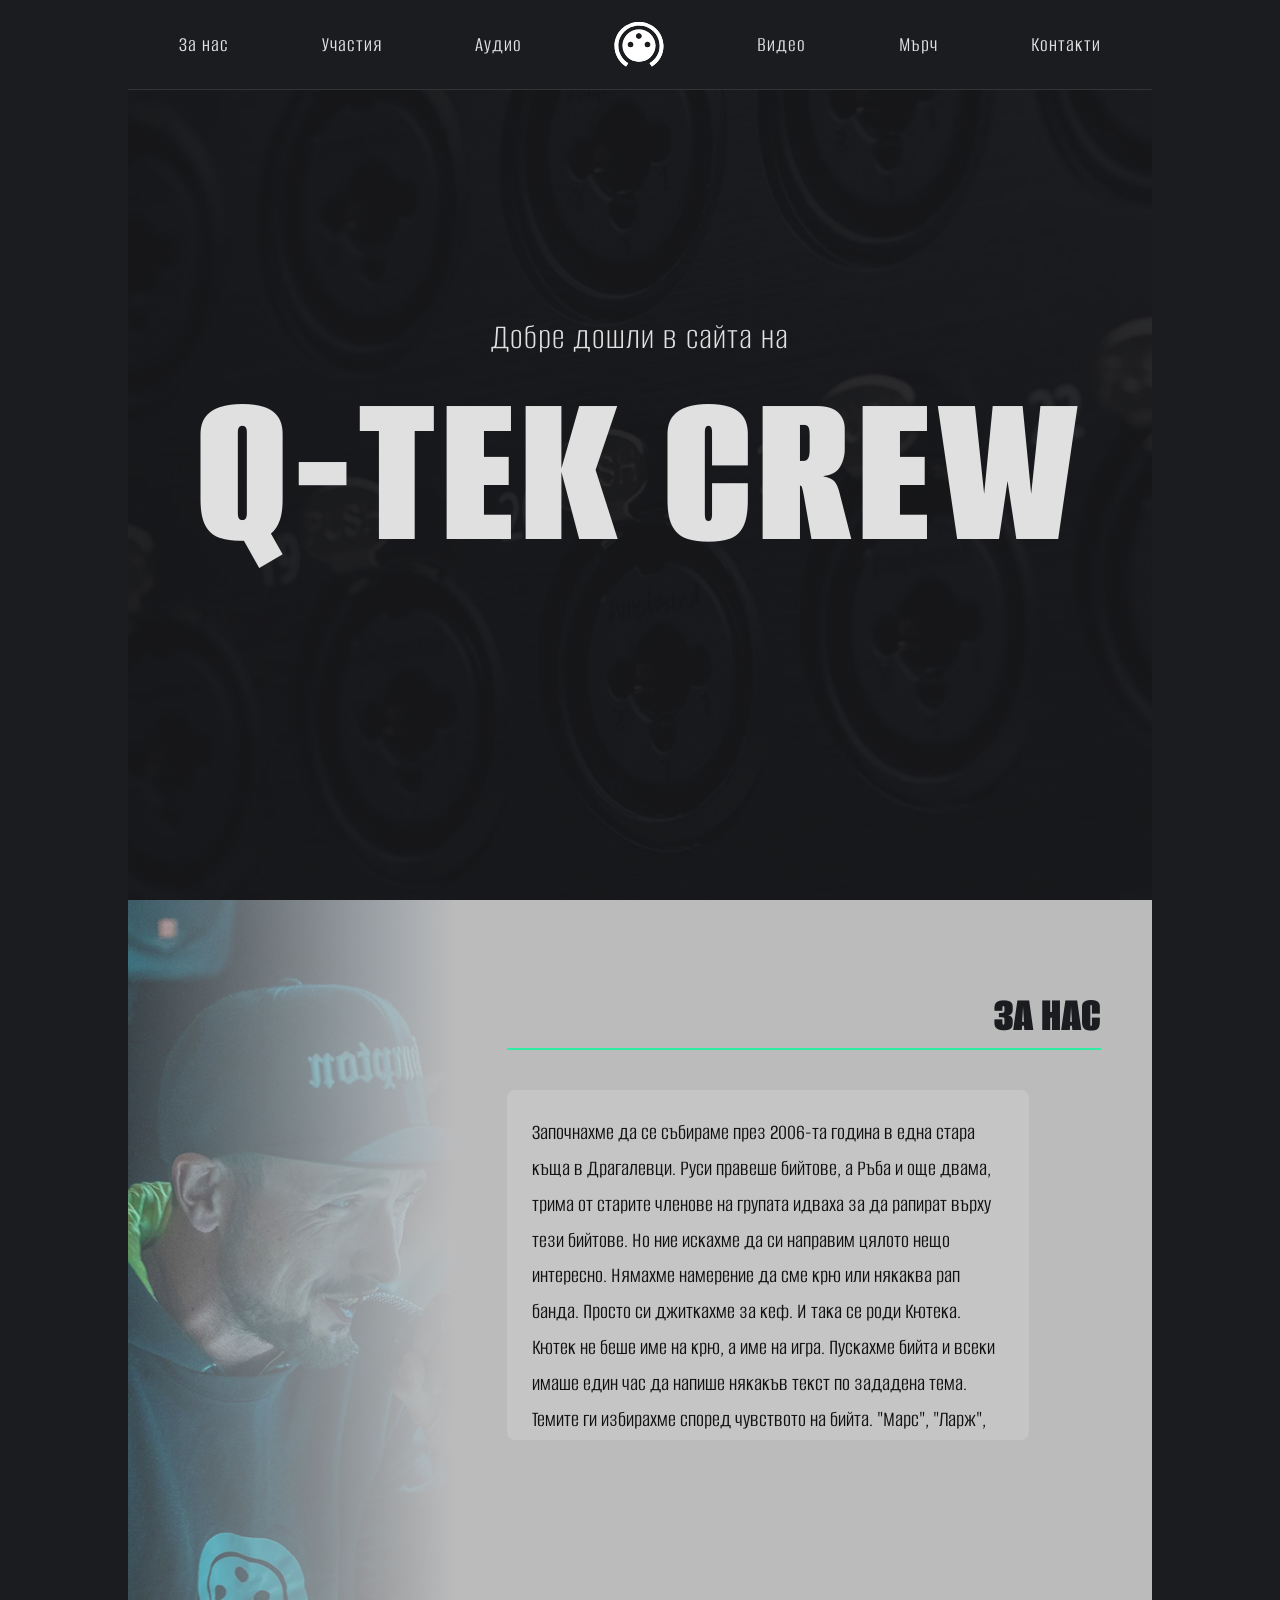
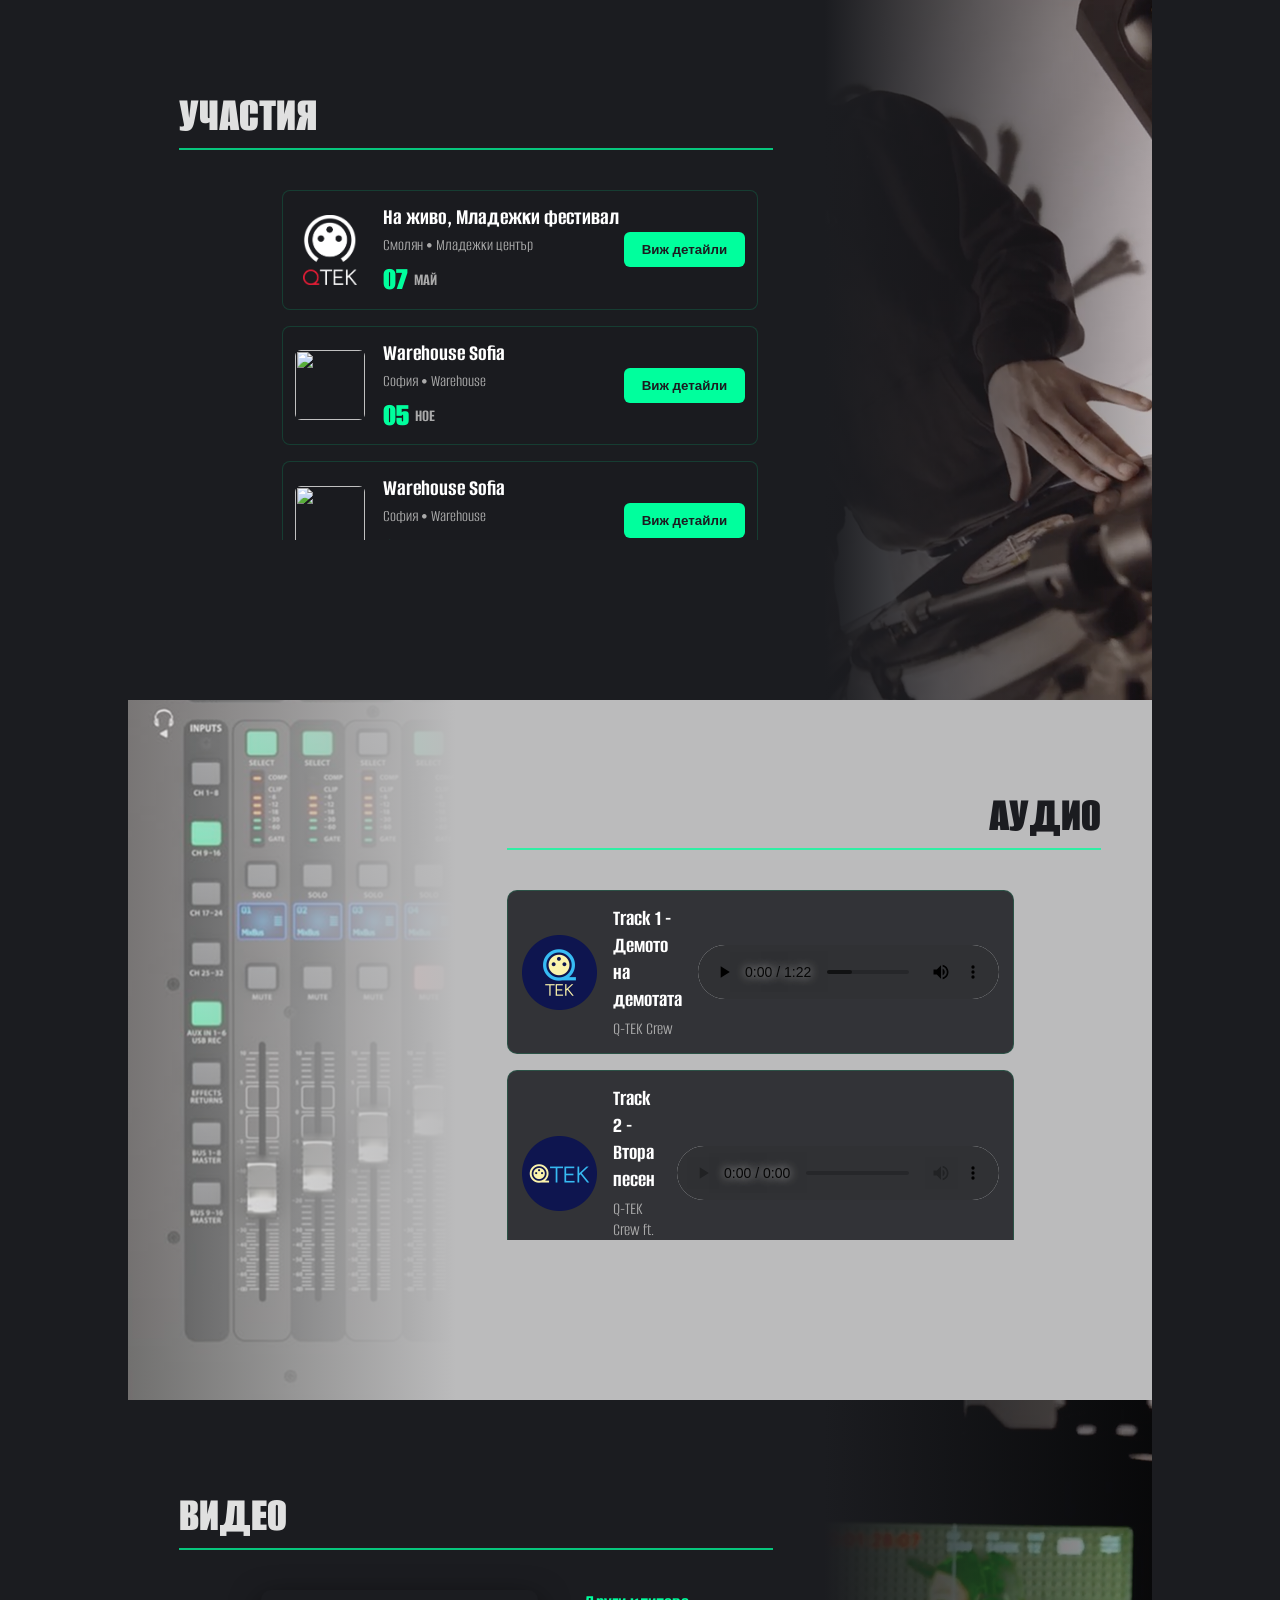
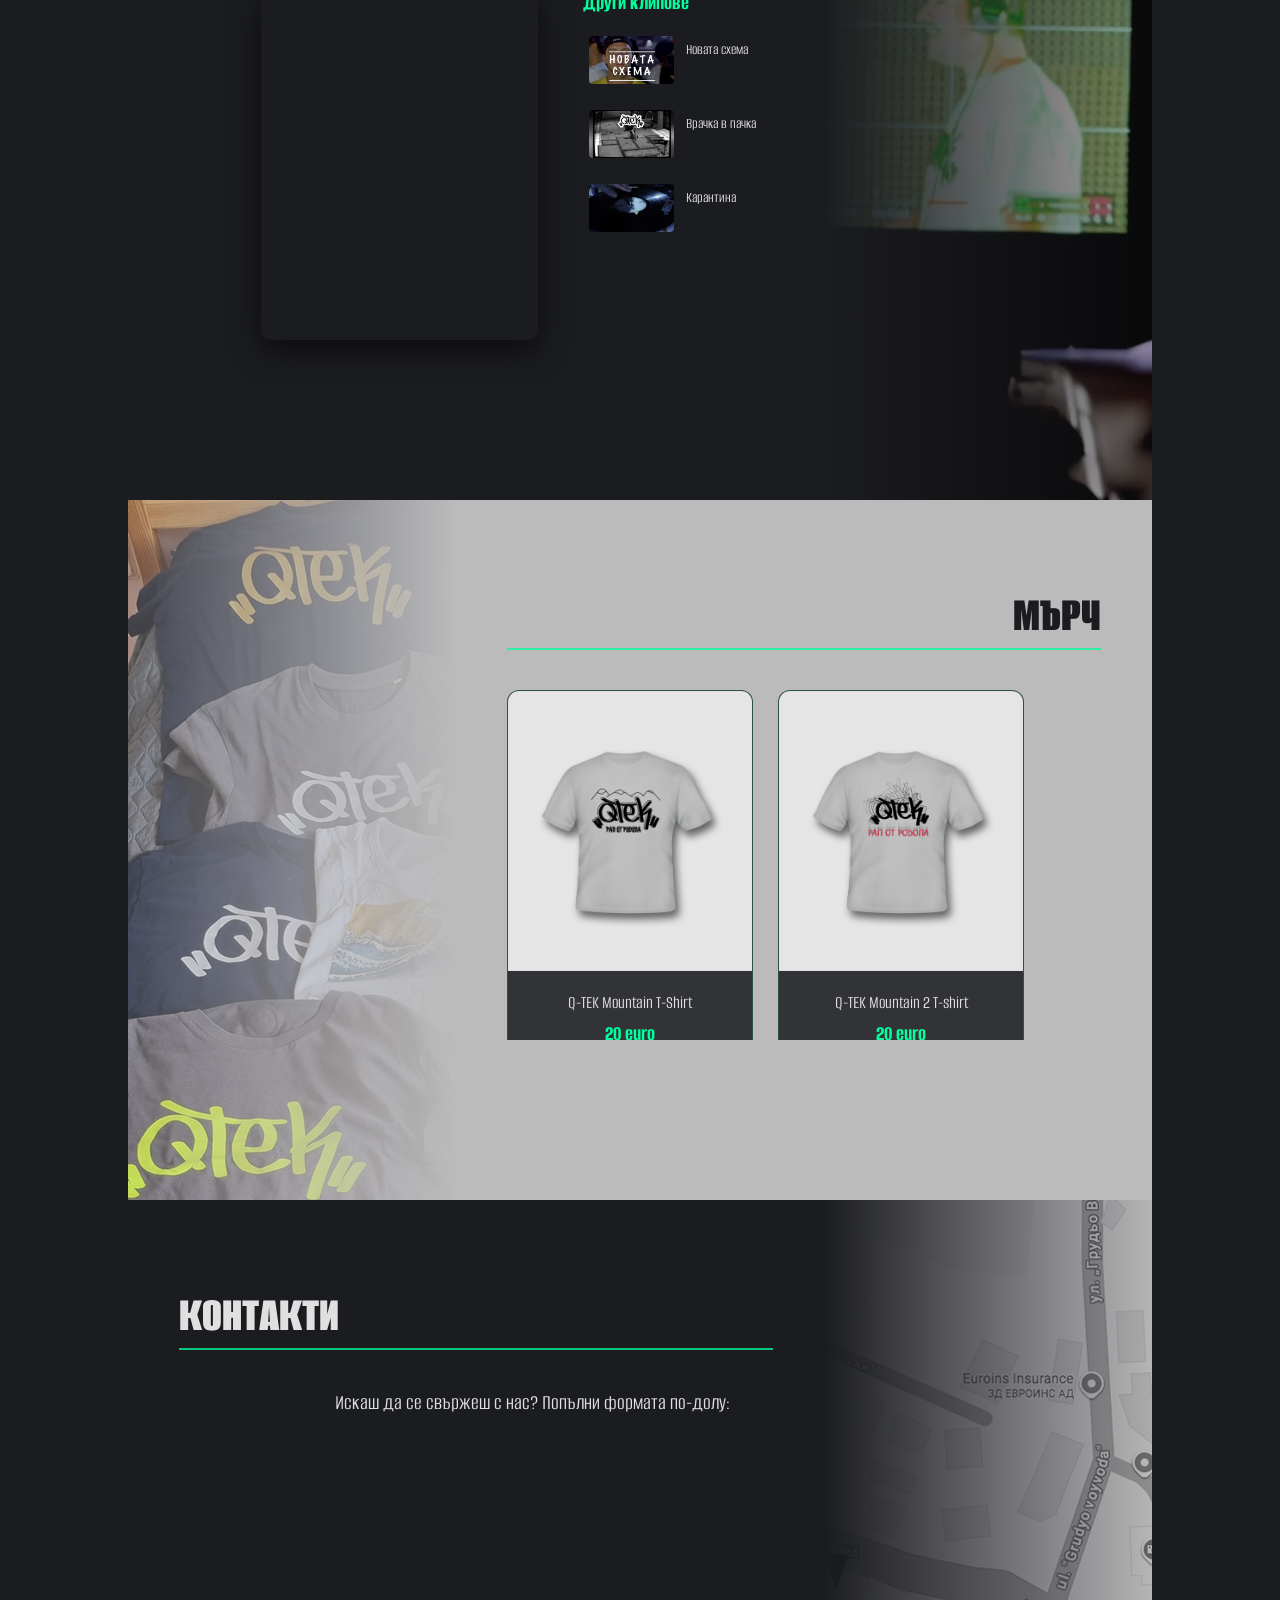
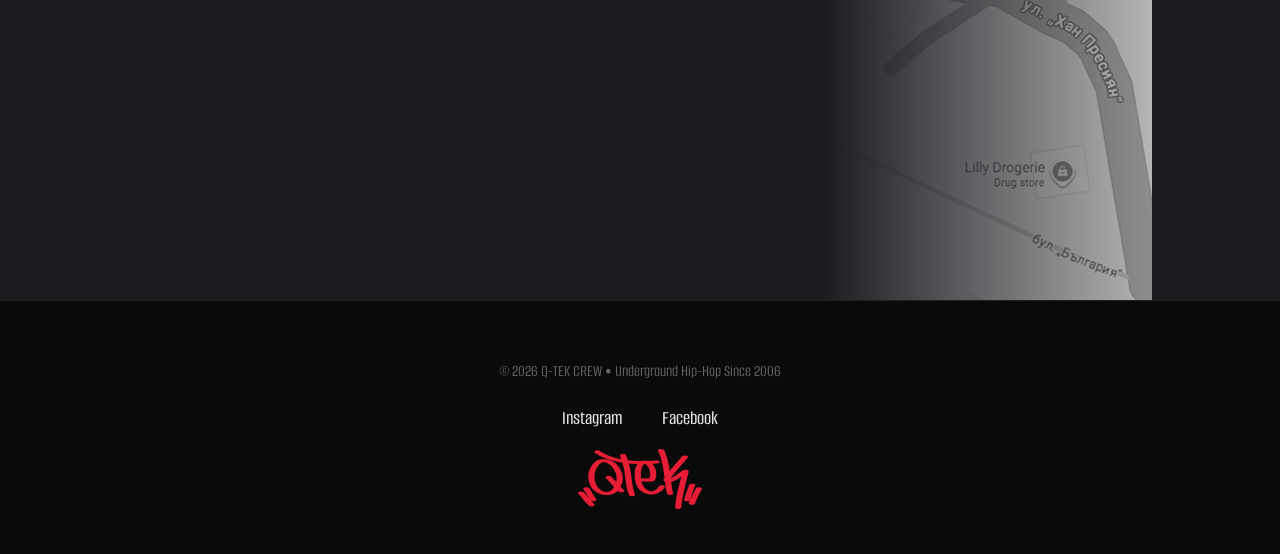
==== index.html @ bc911b11 "Update index.html" ====
<!DOCTYPE html>
<html lang="bg">
<head>
    <meta charset="UTF-8">
    <meta name="viewport" content="width=device-width, initial-scale=1.0">
    <title>Q-TEK CREW</title>
    <meta name="referrer" content="strict-origin-when-cross-origin">
    <link rel="stylesheet" href="style.css">
    <link href="https://fonts.googleapis.com/css2?family=Alumni+Sans:wght@300;400;700;900&display=swap" rel="stylesheet">
</head>
<body>

    <!-- NAVBAR -->
    <nav class="navbar">
        <div class="nav-container">
            <a href="#about" class="nav-link">За нас</a>
            <a href="#uchastia" class="nav-link">Участия</a>
            <a href="#audio" class="nav-link">Аудио</a>
            
            <a href="#home" class="logo">
                <img src="images/logo.svg" alt="Q-TEK CREW">
            </a>
            
            <a href="#video" class="nav-link">Видео</a>
            <a href="#merch" class="nav-link">Мърч</a>
            <a href="#contact" class="nav-link">Контакти</a>
        </div>
    </nav>

    <!-- HERO -->
    <section id="home" class="hero">
        <div class="hero-content">
            <p class="welcome">Добре дошли в сайта на</p>
            <h1 class="main-title">Q-TEK CREW</h1>
        </div>
    </section>

    <!-- ЗА НАС -->
    <section id="about" class="section left-section">
        <h2>За нас</h2>
        <hr class="section-line">
        
        <div class="about-text">
            <p>Започнахме да се събираме през 2006-та година в една стара къща в Драгалевци. Руси правеше бийтове, а Ръба и още двама, трима от старите членове на групата идваха за да рапират върху тези бийтове. Но ние искахме да си направим цялото нещо интересно. Нямахме намерение да сме крю или някаква рап банда. Просто си джиткахме за кеф. И така се роди Кютека. Кютек не беше име на крю, а име на игра. Пускахме бийта и всеки имаше един час да напише някакъв текст по зададена тема. Темите ги избирахме според чувството на бийта. "Марс", "Ларж", "Сплетен Кютек" и т.н. След като бяхме готови с текстовете всеки трябваше да представи на другите своето дело. Пускаме бийта и всеки рапира пред останалите. Така решавахме кой след кого ще записва и правехме записа веднага и...Готово. Това е. На всяка сбирка имахме нов трак. Нямахме лого. Нямахме клипове, но имахме приятелство и голямо желание да се забавляваме заедно създавайки рап музика.</p>
            <p>След известно време всеки пое по пътя на своя живот и само тук и там се сещахме, че някога е съществувало нещо наречено Кютек. С носталгия преслушвахме старите записи и си спомняхме за нашата супер яка игра.</p>
            <p>Обаче един ден дойде Ковид. Намерихме се на тавана на една къща в Смолян, квартал Каптажа. Руси с неговите бийтове. Ръба с нови идеи и още няколко приятели, които вече бяха мастерирали изкуството да римуваш в ритъм. Наско, Фиса и Ванката. Започнахме да правим Кютек по същите причини, по които играта беше възникнала. Но този път нещата започнаха да ескалират. Решихме да позлваме по-як миркофон. Да сложим адлипове тук и там. Изскочи Жорката, който много се изкефи на нашия първи трак - Карантина (естествено) и пожела да ни направи клип безплатно. И хоп - на този същия таван новия Кютек, почти 20 години по-късно, вече беше крю. От тогава записахме много музика, много участия и партита. Забиваме с мерак, кой когато има време, от време на време...но все пак със същия кеф, както преди 20 години. Сега имаме студио. От участията си купихме микрофон, работна станция, миксер и какво ли не. Приятели от близко и далеч дариха пари да се оборудваме още и сега творим между ежедневните задачи на всеки един.</p>
        </div>
    </section>

    <!-- УЧАСТИЯ -->
    <section id="uchastia" class="section right-section">
        <h2>Участия</h2>
        <hr class="section-line">
        
        <div class="events-container">
            <div class="event-card">
                <img src="images/events/event1.png" alt="">
                <div class="event-info">
                    <h3>На живо, Младежки фестивал</h3>
                    <p class="location">Смолян • Младежки център</p>
                    <div class="event-date">
                        <span class="day">07</span>
                        <span class="month">МАЙ</span>
                    </div>
                </div>
                <button class="btn-ticket">Виж детайли</button>
            </div>

            <div class="event-card">
                <img src="images/events/event2.png" alt="">
                <div class="event-info">
                    <h3>Warehouse Sofia</h3>
                    <p class="location">София • Warehouse</p>
                    <div class="event-date">
                        <span class="day">05</span>
                        <span class="month">НОЕ</span>
                    </div>
                </div>
                <button class="btn-ticket">Виж детайли</button>
            </div>

            <div class="event-card">
                <img src="images/events/event2.png" alt="">
                <div class="event-info">
                    <h3>Warehouse Sofia</h3>
                    <p class="location">София • Warehouse</p>
                    <div class="event-date">
                        <span class="day">05</span>
                        <span class="month">НОЕ</span>
                    </div>
                </div>
                <button class="btn-ticket">Виж детайли</button>
            </div>

            <div class="event-card">
                <img src="images/events/event2.png" alt="">
                <div class="event-info">
                    <h3>Warehouse Sofia</h3>
                    <p class="location">София • Warehouse</p>
                    <div class="event-date">
                        <span class="day">05</span>
                        <span class="month">НОЕ</span>
                    </div>
                </div>
                <button class="btn-ticket">Виж детайли</button>
            </div>
        </div>
    </section>

    <!-- АУДИО -->
    <section id="audio" class="section left-section">
        <h2>Аудио</h2>
        <hr class="section-line">
        
        <div class="audio-playlist">
            <div class="audio-card">
                <img src="images/audio/cover1.png" alt="">
                <div class="audio-info">
                    <h3>Track 1 - Демото на демотата</h3>
                    <p class="artist">Q-TEK Crew</p>
                </div>
                <audio controls>
                    <source src="music/track1.mp3" type="audio/mpeg">
                </audio>
            </div>

            <div class="audio-card">
                <img src="images/audio/cover2.png" alt="">
                <div class="audio-info">
                    <h3>Track 2 - Втора песен</h3>
                    <p class="artist">Q-TEK Crew ft. Someone</p>
                </div>
                <audio controls>
                    <source src="music/track2.mp3" type="audio/mpeg">
                </audio>
            </div>

            <div class="audio-card">
                <img src="images/audio/cover2.jpg" alt="">
                <div class="audio-info">
                    <h3>Track 2 - Втора песен</h3>
                    <p class="artist">Q-TEK Crew ft. Someone</p>
                </div>
                <audio controls>
                    <source src="music/track2.mp3" type="audio/mpeg">
                </audio>
            </div>

            <div class="audio-card">
                <img src="images/audio/cover2.jpg" alt="">
                <div class="audio-info">
                    <h3>Track 2 - Втора песен</h3>
                    <p class="artist">Q-TEK Crew ft. Someone</p>
                </div>
                <audio controls>
                    <source src="music/track2.mp3" type="audio/mpeg">
                </audio>
            </div>
        </div>
    </section>

<!-- ВИДЕО -->
<section id="video" class="section right-section">
    <h2>Видео</h2>
    <hr class="section-line">
    
    <div class="video-wrapper">
        
        <!-- Главно видео -->
        <div class="main-video">
            <iframe 
                width="100%" 
                height="380" 
                src="https://www.youtube-nocookie.com/embed/385UosqmgNo" 
                title="YouTube video player" 
                frameborder="0" 
                allow="accelerometer; clipboard-write; encrypted-media; gyroscope; picture-in-picture; web-share" 
                referrerpolicy="strict-origin-when-cross-origin" 
                allowfullscreen>
            </iframe>
        </div>

        <!-- Thumbnails вдясно -->
        <div class="video-thumbnails">
            <h3>Други клипове</h3>
            
            <a href="https://youtu.be/9_czXEb3F8U?si=NXvjmiXv7j6ZYD3T" target="_blank" class="thumbnail-item">
                <img src="images/video/thumb1.jpg" alt="">
                <div class="thumb-info">
                    <p>Новата схема</p>
                </div>
            </a>

            <a href="https://youtu.be/ChyFDSC9lro?si=u8r_Mq-R3jnevmii" target="_blank" class="thumbnail-item">
                <img src="images/video/thumb2.jpg" alt="">
                <div class="thumb-info">
                    <p>Врачка в пачка</p>
                </div>
            </a>

            <a href="https://youtu.be/LlnvRc2-4_8?si=OXyb1EpBNsr0DVvL" target="_blank" class="thumbnail-item">
                <img src="images/video/thumb3.jpg" alt="">
                <div class="thumb-info">
                    <p>Карантина</p>
                </div>
            </a>
        </div>
    </div>
</section>
    
<!-- МЪРЧ -->
<section id="merch" class="section left-section">
    <h2>Мърч</h2>
    <hr class="section-line">
    
    <div class="merch-grid">
        
        <div class="merch-card">
            <a href="images/merch/tshirt1.png" target="_blank">
                <img src="images/merch/tshirt1.png" alt="Q-TEK Mountain T-Shirt">
            </a>
            <div class="merch-info">
                <p class="merch-name">Q-TEK Mountain T-Shirt</p>
                <p class="merch-price">20 euro</p>
            </div>
        </div>

        <div class="merch-card">
            <a href="images/merch/tshirt2.png" target="_blank">
                <img src="images/merch/tshirt2.png" alt="Q-TEK Mountain 2 T-shirt">
            </a>
            <div class="merch-info">
                <p class="merch-name">Q-TEK Mountain 2 T-shirt</p>
                <p class="merch-price">20 euro</p>
            </div>
        </div>

        <div class="merch-card">
            <a href="images/merch/tshirt3.png" target="_blank">
                <img src="images/merch/tshirt3.png" alt="Q-TEK Mountain 3 T-shirt">
            </a>
            <div class="merch-info">
                <p class="merch-name">Q-TEK Mountain 3 T-shirt</p>
                <p class="merch-price">20 euro</p>
            </div>
        </div>

        <div class="merch-card">
            <a href="images/merch/tshirt4.png" target="_blank">
                <img src="images/merch/tshirt4.png" alt="Q-TEK Mountain 4 T-shirt">
            </a>
            <div class="merch-info">
                <p class="merch-name">Q-TEK Mountain 4 T-shirt</p>
                <p class="merch-price">20 euro</p>
            </div>
        </div>

    </div>
</section>

<!-- КОНТАКТИ -->
<section id="contact" class="section right-section">
    <h2>Контакти</h2>
    <hr class="section-line">
    
    <div class="contact-container">
        <p class="contact-intro">Искаш да се свържеш с нас? Попълни формата по-долу:</p>
        
        <div class="google-form">
            <iframe 
                src="https://forms.gle/pifRr93YZNywNdBe9" 
                width="100%" 
                height="350" 
                frameborder="0" 
                marginheight="0" 
                marginwidth="0"
		style="background: transparent;">
            </iframe>
        </div>
    </div>
</section>

    <!-- FOOTER -->
    <footer>
        <div class="footer-container">
            <p class="footer-text">&copy; 2026 Q-TEK CREW • Underground Hip-Hop Since 2006</p>
            
            <div class="social-icons">
                <a href="https://www.instagram.com/qtekcrew" target="_blank" class="social-icon instagram">
                    Instagram
                </a>
                <a href="https://www.facebook.com/Crew.Smolyan" target="_blank" class="social-icon facebook">
                    Facebook
                </a>
            </div><br>
	<img src="images/qtektag.png">
        </div>
    </footer>
</body>
</html>
---- style.css ----
* {
    margin: 0;
    padding: 0;
    box-sizing: border-box;
}

body {
    font-family: 'Alumni Sans', sans-serif;
    background: #1B1C20;
    color: #E0E0E0;
    overflow-x: hidden;
}

/* ==================== NAVBAR ==================== */
.navbar {
    position: fixed;
    top: 0;
    left: 10%;
    width: 80%;
    height: 90px;
    background: #1B1C20;
    z-index: 1000;
    border-bottom: 1px solid #333;
}

.nav-container {
    width: 100%;
    height: 100%;
    margin: 0 auto;
    padding: 0 5%;
    display: flex;
    align-items: center;
    justify-content: space-between;
}

.nav-link {
    color: #E0E0E0;
    text-decoration: none;
    font-size: 1.35rem;
    font-weight: 400;
    letter-spacing: 1px;
    transition: color 0.3s;
}

.nav-link:hover {
    color: #00FF9D;
}

.logo img {
    width: 50px;
    height: 45px;
    display: block;
}

/* ==================== HERO ==================== */
.hero {
    height: 100vh;
    width: 80%;
    left: 10%;
    min-height: 700px;
    background: linear-gradient(rgba(0,0,0,0.1), rgba(0,0,0,0.1)),
                url('images/main.png') center/cover no-repeat;
    display: flex;
    align-items: center;
    justify-content: center;
    text-align: center;
    position: relative;
}

.hero-content {
    z-index: 2;
}

.welcome {
    font-size: 4vh;
    font-weight: 300;
    letter-spacing: 1px;
    margin-bottom: 0.1vh;
}

.main-title {
    font-size: 25vh;
    font-weight: 900;
    letter-spacing: 5px;
    text-transform: uppercase;
    line-height: 1;
}

/* ==================== СЕКЦИИ ==================== */
.section {
    height: 700px;
    width: 80%;
    left: 10%;
    padding: 0 10%;
    position: relative;
    display: flex;
    align-items: flex-start;
    overflow: hidden;
}

/* Заглавия - поправена вертикална позиция */
.section h2 {
    font-size: 50px;
    font-weight: 900;
    text-transform: uppercase;
    position: absolute;
    top: 85px;           
    z-index: 3;
}

.left-section h2 {
    color: #1B1C20;
    right: 5%;
}

.right-section h2 {
    left: 5%;
}

.section-line {
    position: absolute;
    top: 148px;
    width: 58%;
    height: 2px;
    border: none;
    background: #00FF9D;
    opacity: 0.75;
    z-index: 3;
}

.left-section .section-line  { right: 5%; }
.right-section .section-line { left: 5%; }

/* ==================== BACKGROUND & GRADIENT ==================== */

.left-section, .right-section {
    background-repeat: no-repeat;
}

/* Леви секции */
.left-section {
    background-image: 
        linear-gradient(90deg,
            rgba(187,187,188,0.30) 0%,
            rgba(187,187,188,1) 32%,
            rgba(187,187,188,1) 100%),
        url('images/bg-about.jpg');
    background-position: left center;
    background-size: auto 100%;
}

/* Десни секции */
.right-section {
    background-image: 
        linear-gradient(90deg,
            rgba(27,28,32,1) 0%,
            rgba(27,28,32,1) 68%,
            rgba(27,28,32,0.30) 100%),
        url('images/bg-uchastia.jpg');
    background-position: right center;
    background-size: auto 100%;
}

/* Специфични background-и */
#about   { background-image: linear-gradient(90deg, rgba(187,187,188,0.30) 0%, rgba(187,187,188,1) 32%, rgba(187,187,188,1) 100%), url('images/rub.png'); }
#audio   { background-image: linear-gradient(90deg, rgba(187,187,188,0.30) 0%, rgba(187,187,188,1) 32%, rgba(187,187,188,1) 100%), url('images/audio.png'); }
#merch   { background-image: linear-gradient(90deg, rgba(187,187,188,0.30) 0%, rgba(187,187,188,1) 32%, rgba(187,187,188,1) 100%), url('images/merch.png'); }

#uchastia{ background-image: linear-gradient(90deg, rgba(27,28,32,1) 0%, rgba(27,28,32,1) 68%, rgba(27,28,32,0.30) 100%), url('images/uchastia.png'); }
#video   { background-image: linear-gradient(90deg, rgba(27,28,32,1) 0%, rgba(27,28,32,1) 68%, rgba(27,28,32,0.30) 100%), url('images/video.png'); }
#contact { background-image: linear-gradient(90deg, rgba(27,28,32,1) 0%, rgba(27,28,32,1) 68%, rgba(27,28,32,0.30) 100%), url('images/contact.png'); }

/* ==================== ЗА НАС - ТЕКСТ ==================== */
.about-text {
    position: absolute;
    top: 190px;
    Right: 12%;
    width: 51%;
    height: 350px;
    overflow-y: auto;
    padding-right: 20px;
    color: #111111;           /* много тъмно, за да се вижда на светлия фон */
    font-size: 1.4rem;
    line-height: 1.6;
    background: rgba(255,255,255,0.15);   /* временно светъл фон за тест */
    padding: 25px;
    border-radius: 8px;
}

/* Стил на скролбара (по-красив) */
.about-text::-webkit-scrollbar {
    width: 6px;
}

.about-text::-webkit-scrollbar-track {
    background: rgba(27, 28, 32, 0.2);
}

.about-text::-webkit-scrollbar-thumb {
    background: #00FF9D;
    border-radius: 3px;
}

.about-text::-webkit-scrollbar-thumb:hover {
    background: #00cc7a;
}

/* ==================== УЧАСТИЯ - КАЛЕНДАР ==================== */
.events-container {
    position: absolute;
    top: 190px;
    Left: 15%;
    width: 48%;
    height: 350px;
    overflow-y: auto;
    padding-right: 15px;
}

.event-card {
    display: flex;
    align-items: center;
    background: rgba(27, 28, 32, 0.85);
    border: 1px solid rgba(0, 255, 157, 0.15);
    border-radius: 8px;
    padding: 12px;
    margin-bottom: 16px;
    transition: all 0.3s;
}

.event-card:hover {
    background: rgba(27, 28, 32, 0.95);
    border-color: #00FF9D;
    transform: translateX(8px);
}

.event-card img {
    width: 70px;
    height: 70px;
    object-fit: contain;
    border-radius: 6px;
    margin-right: 18px;
}

.event-info {
    flex: 1;
}

.event-info h3 {
    font-size: 1.45rem;
    margin-bottom: 4px;
    color: white;
}

.location {
    color: #aaaaaa;
    font-size: 1.05rem;
    margin-bottom: 8px;
}

.event-date {
    display: flex;
    align-items: center;
    gap: 6px;
}

.day {
    font-size: 2.1rem;
    font-weight: 900;
    line-height: 1;
    color: #00FF9D;
}

.month {
    font-size: 1.1rem;
    font-weight: 700;
    color: #aaaaaa;
    text-transform: uppercase;
}

.btn-ticket {
    background: #00FF9D;
    color: #1B1C20;
    border: none;
    padding: 10px 18px;
    border-radius: 6px;
    font-weight: 700;
    cursor: pointer;
    transition: 0.3s;
}

.btn-ticket:hover {
    background: white;
    transform: scale(1.05);
}

/* Скролбар за календара */
.events-container::-webkit-scrollbar {
    width: 6px;
}

.events-container::-webkit-scrollbar-track {
    background: rgba(27, 28, 32, 0.3);
}

.events-container::-webkit-scrollbar-thumb {
    background: #00FF9D;
    border-radius: 3px;
}

/* ==================== АУДИО СЕКЦИЯ - HTML + CSS only ==================== */
.audio-playlist {
    position: absolute;
    top: 190px;
    right: 12%;
    width: 51%;
    height: 350px;
    overflow-y: auto;
    padding-right: 15px;
}

.audio-card {
    display: flex;
    align-items: center;
    background: rgba(27, 28, 32, 0.85);
    border: 1px solid rgba(0, 255, 157, 0.15);
    border-radius: 10px;
    padding: 14px;
    margin-bottom: 16px;
    gap: 16px;
}

.audio-card:hover {
    border-color: #00FF9D;
    background: rgba(27, 28, 32, 0.95);
}

.audio-card img {
    width: 75px;
    height: 75px;
    object-fit: contain;
    border-radius: 8px;
    flex-shrink: 0;
}

.audio-info {
    flex: 1;
}

.audio-info h3 {
    font-size: 1.4rem;
    margin-bottom: 5px;
    color: white;
}

.artist {
    color: #aaaaaa;
    font-size: 1.1rem;
}

/* Native audio controls styling */
audio {
    width: 350px;
    accent-color: #00FF9D;
}

audio::-webkit-media-controls-panel {
    background: rgba(27, 28, 32, 0.9);
}

/* Скролбар за аудио плейъра */
.audio-playlist::-webkit-scrollbar {
    width: 6px;
}

.audio-playlist::-webkit-scrollbar-track {
    background: rgba(27, 28, 32, 0.3);
}

.audio-playlist::-webkit-scrollbar-thumb {
    background: #00FF9D;
    border-radius: 3px;
}

/* ==================== ВИДЕО СЕКЦИЯ ==================== */

.video-wrapper {
    position: absolute;
    top: 190px;
    left: 13%;
    width: 51%;
    display: flex;
    gap: 25px;
    height: 350px;
}

.main-video {
    flex: 1;
}

.main-video iframe {
    width: 100%;
    height: 100%;
    border-radius: 10px;
    box-shadow: 0 10px 30px rgba(0,0,0,0.6);
}

/* Thumbnails */
.video-thumbnails {
    width: 220px;
    overflow-y: auto;
    Padding-left: 20px;
}

.video-thumbnails h3 {
    color: #00FF9D;
    margin-bottom: 15px;
    font-size: 1.35rem;
}

.thumbnail-item {
    display: flex;
    gap: 12px;
    margin-bottom: 14px;
    padding: 6px;
    border-radius: 6px;
    text-decoration: none;
    color: inherit;
    transition: 0.3s;
}

.thumbnail-item:hover {
    background: rgba(0, 255, 157, 0.15);
}

.thumbnail-item img {
    width: 85px;
    height: 48px;
    object-fit: cover;
    border-radius: 4px;
}

.thumb-info p {
    font-size: 0.95rem;
    line-height: 1.35;
    margin: 4px 0 0 0;
}

/* ==================== МЪРЧ СЕКЦИЯ ==================== */
.merch-grid {
position: absolute;
    top: 190px;
    right: 11%;
    width: 52%;
    display: grid;
    grid-template-columns: 1fr 1fr;   /* по две карти на ред */
    gap: 25px;
    padding-right: 15px;
}

.merch-card {
    background: rgba(27, 28, 32, 0.85);
    border: 1px solid rgba(0, 255, 157, 0.15);
    border-radius: 12px;
    overflow: hidden;
    transition: all 0.3s;
}

.merch-card:hover {
    transform: translateY(-8px);
    border-color: #00FF9D;
    box-shadow: 0 15px 30px rgba(0, 0, 0, 0.5);
}

.merch-card img {
    width: 100%;
    height: 280px;           /* квадратна форма */
    object-fit: cover;
}

.merch-card img {
    width: 100%;
    height: 280px;
    object-fit: cover;
    transition: all 0.3s;
}

.merch-card a {
    display: block;
}

.merch-card img:hover {
    transform: scale(1.04);
    filter: brightness(1.1);
}

/* По-добър изглед при отваряне в нов таб */
.merch-card a img {
    cursor: zoom-in;
}

.merch-info {
    padding: 15px;
    text-align: center;
}

.merch-name {
    font-size: 1.15rem;
    margin-bottom: 6px;
    color: #e0e0e0;
    line-height: 1.3;
}

.merch-price {
    font-size: 1.35rem;
    font-weight: 700;
    color: #00FF9D;
    margin: 0;
}

/* Скролбар ако има много артикули */
.merch-grid {
    max-height: 350px;
    overflow-y: auto;
}

.merch-grid::-webkit-scrollbar {
    width: 6px;
}

.merch-grid::-webkit-scrollbar-thumb {
    background: #00FF9D;
    border-radius: 4px;
}

/* ==================== КОНТАКТИ ==================== */
.contact-container {
    position: absolute;
    top: 190px;
    left: 16%;
    width: 47%;
    height: 50%;
}

.contact-intro {
    font-size: 1.35rem;
    color: #e0e0e0;
    margin-bottom: 20px;
    text-align: center;
}

.google-form {
    background: transparent;           /* прави фонът прозрачен */
    padding: 0;
    border: none;
}

.google-form iframe {
    border-radius: 8px;
}

/* ==================== FOOTER ==================== */
footer {
    background: #0a0a0a;
    padding: 60px 0 40px;
    border-top: 1px solid #222;
    text-align: center;
}

.footer-container {
    max-width: 1400px;
    margin: 0 auto;
    padding: 0 10%;
}

.footer-text {
    color: #666;
    font-size: 1.05rem;
    margin-bottom: 25px;
}

.social-icons {
    display: flex;
    justify-content: center;
    gap: 40px;
}

.social-icon {
    color: #e0e0e0;
    text-decoration: none;
    font-size: 1.25rem;
    font-weight: 500;
    transition: all 0.3s;
    display: flex;
    align-items: center;
    gap: 10px;
}

.social-icon:hover {
    color: #00FF9D;
    transform: translateY(-4px);
}

.instagram:hover { color: #E1306C; }
.facebook:hover  { color: #1877F2; }
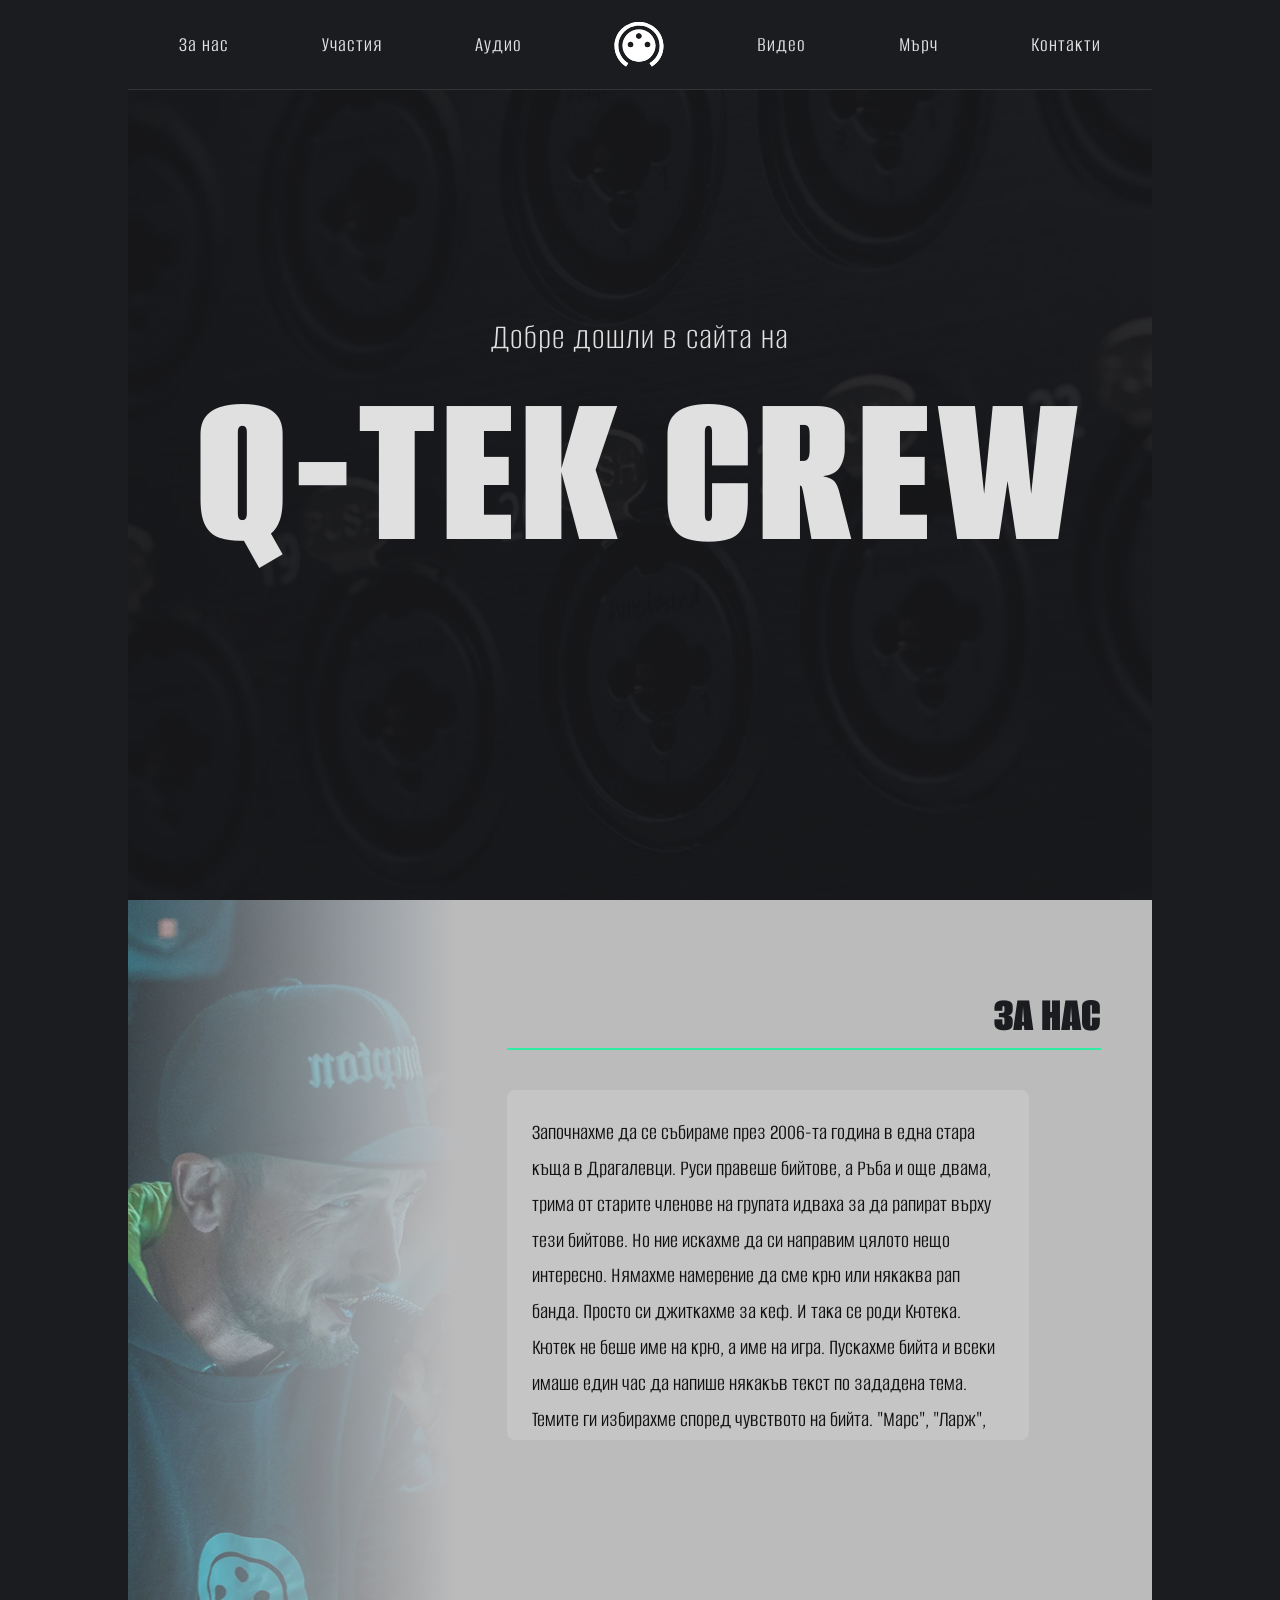
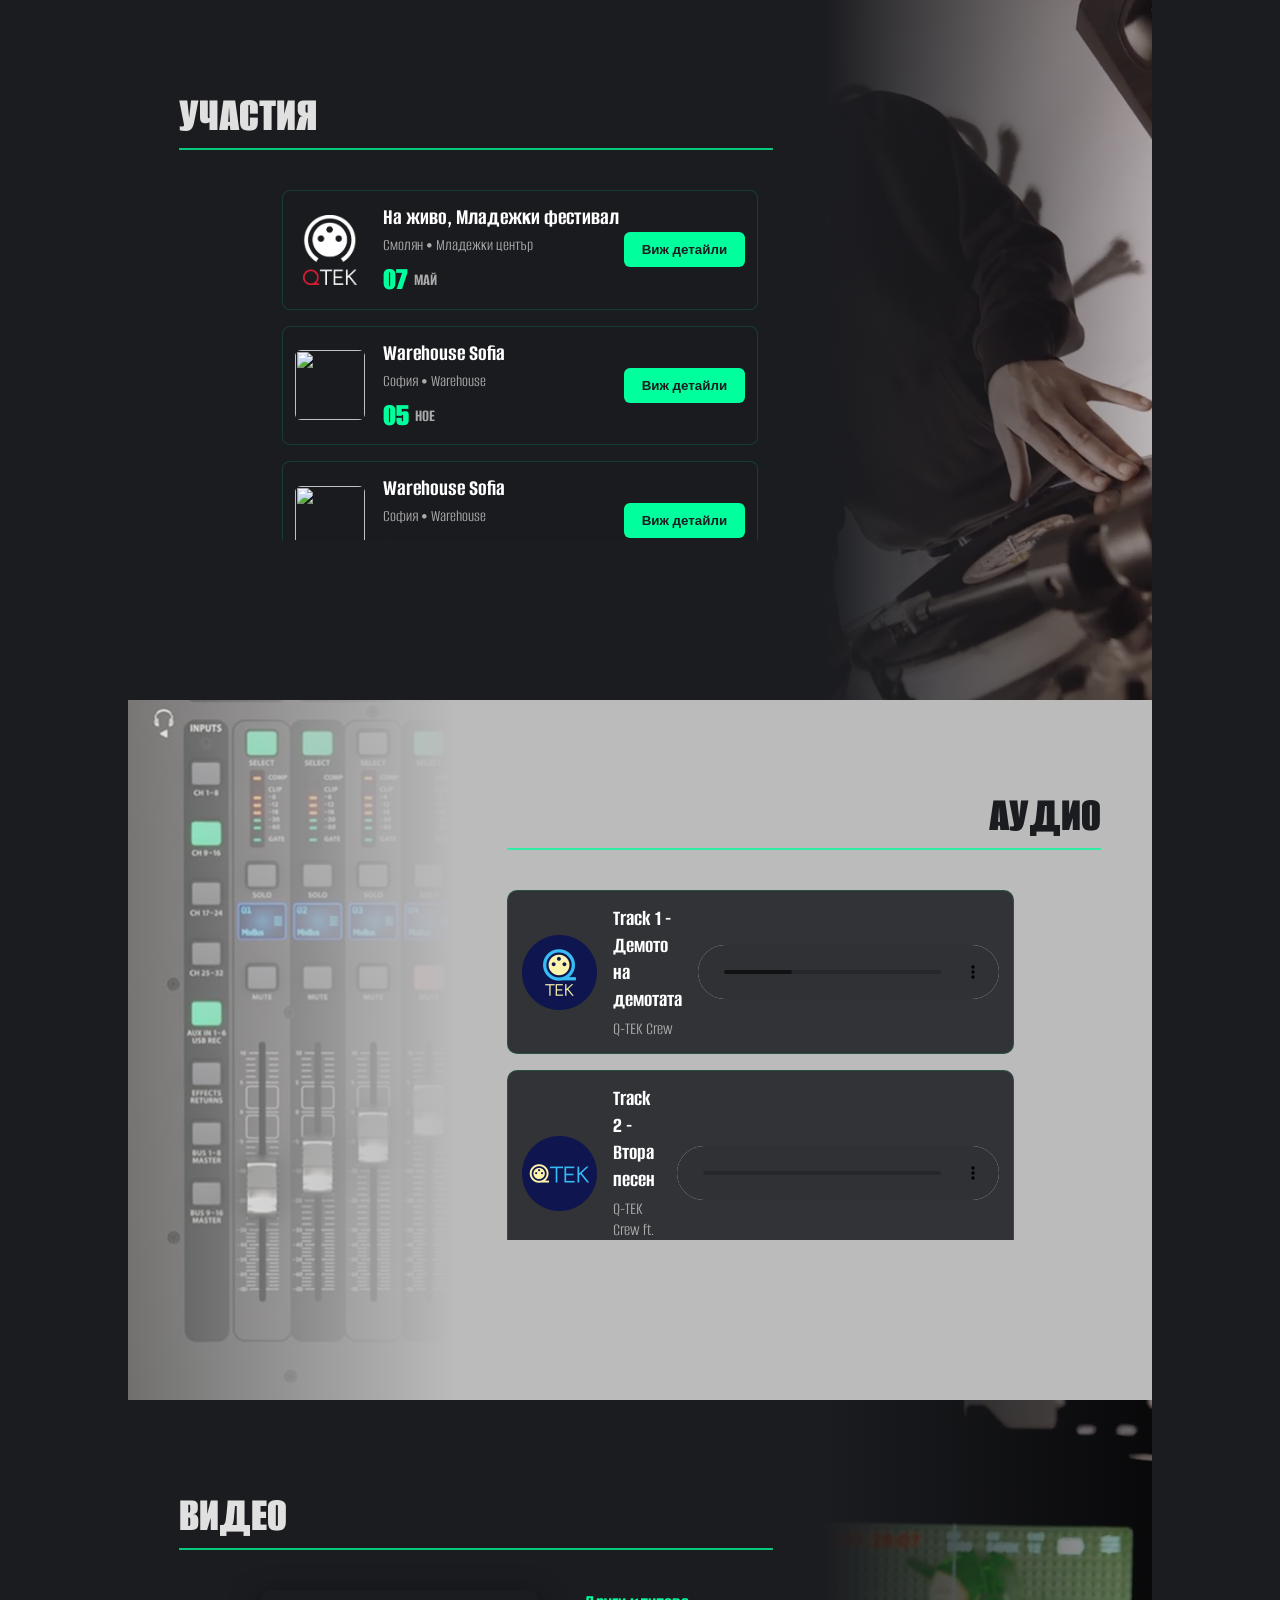
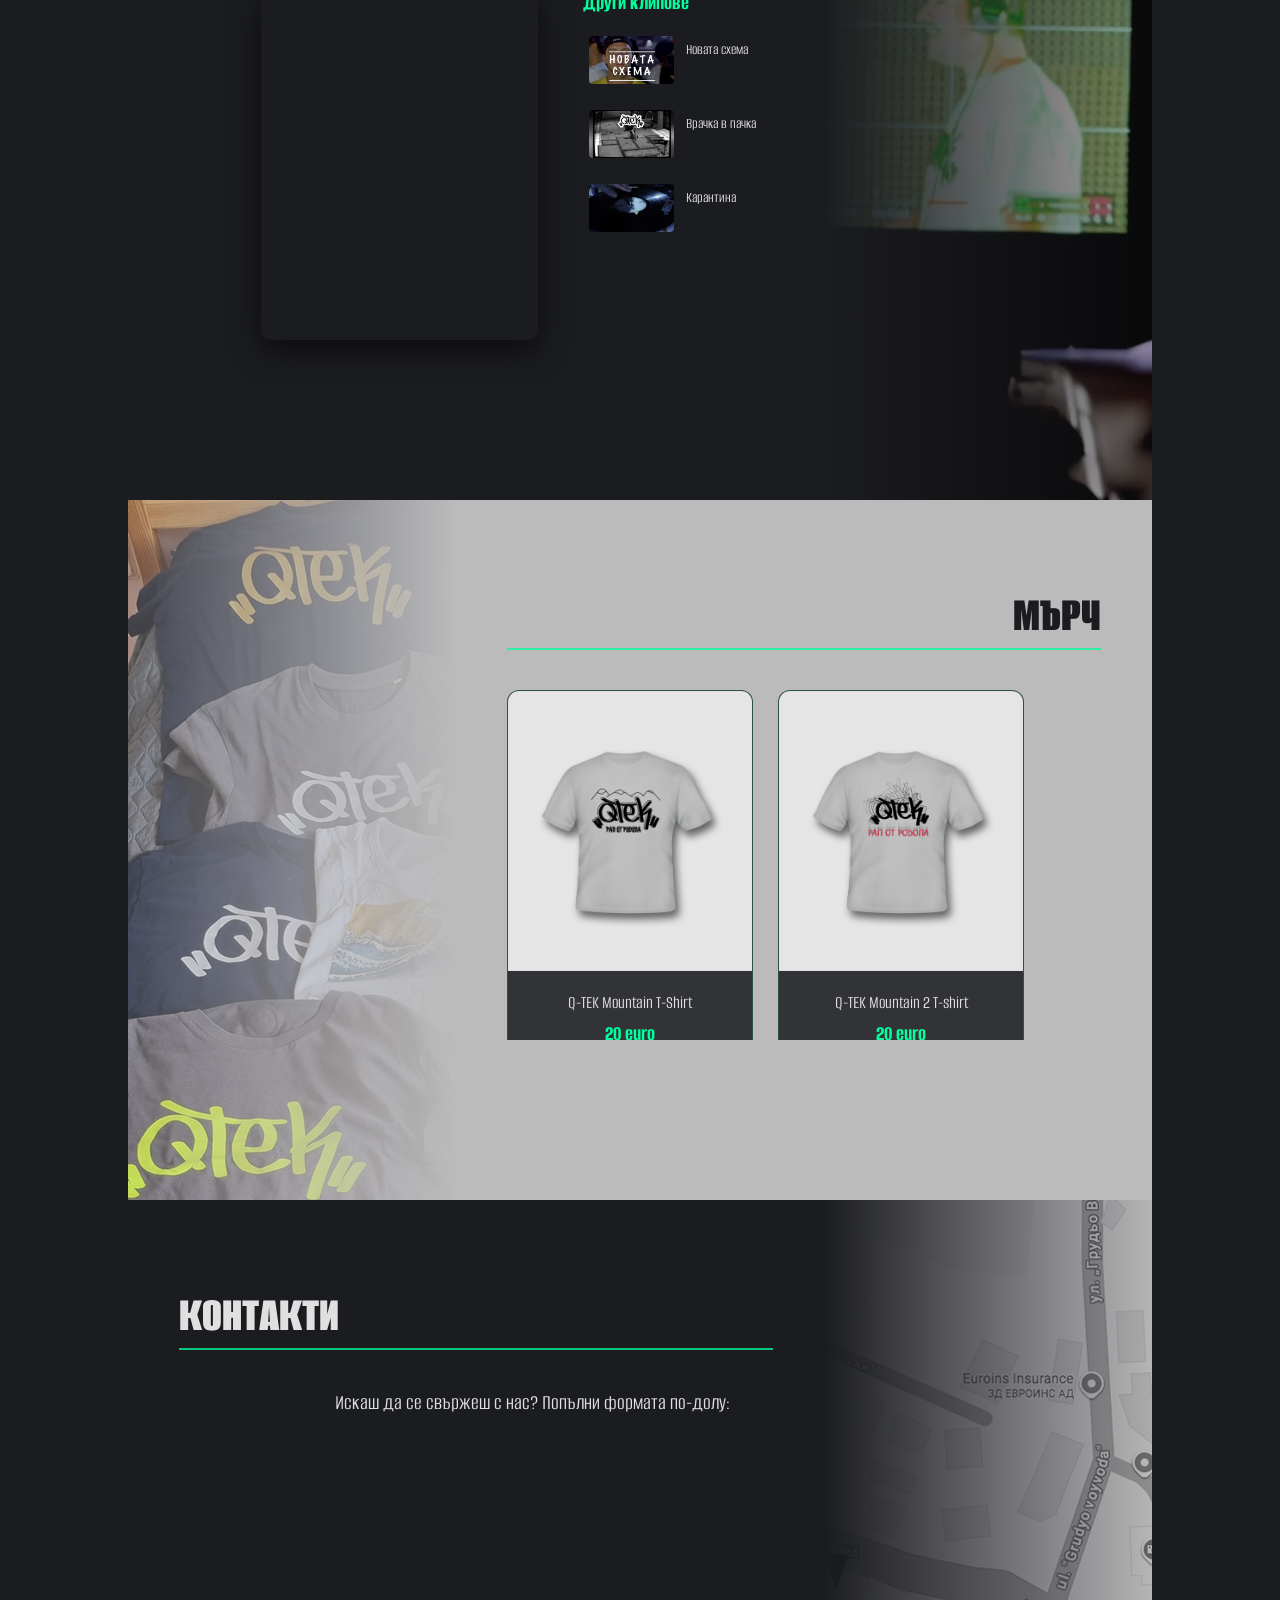
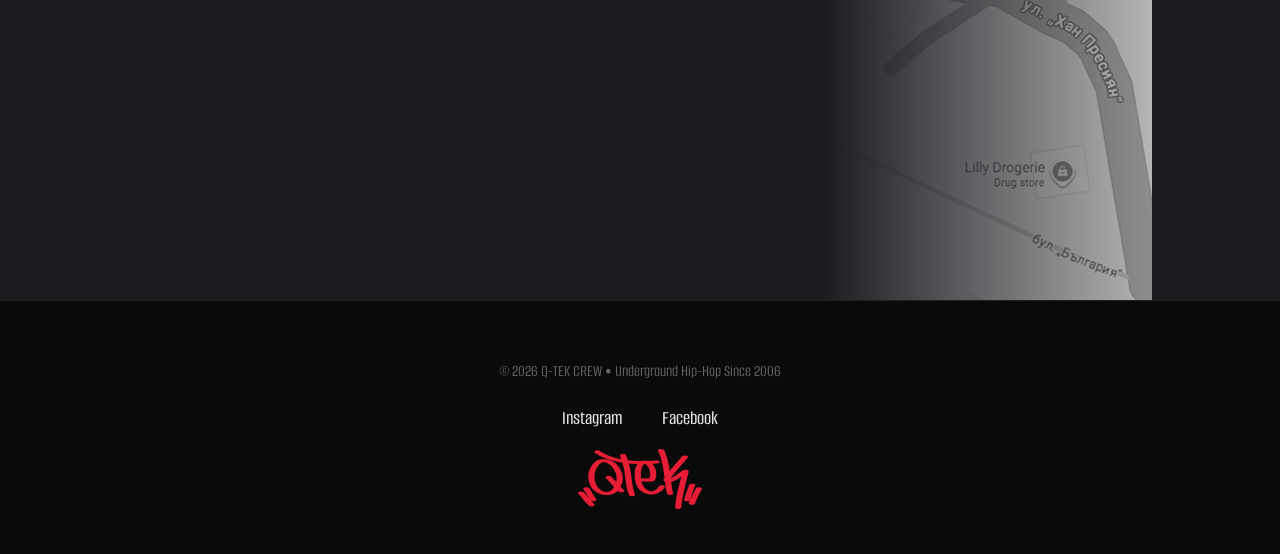
==== commit aaf934e4: "Update index.html" ====
--- a/index.html
+++ b/index.html
@@ -1,5 +1,13 @@
 <!DOCTYPE html>
 <html lang="bg">
+<head>
+    <meta charset="UTF-8">
+    <meta name="viewport" content="width=device-width, initial-scale=1.0, maximum-scale=1.0, user-scalable=no">
+    <title>Q-TEK CREW</title>
+    <link rel="stylesheet" href="style.css">
+    <link href="https://fonts.googleapis.com/css2?family=Alumni+Sans:wght@300;400;700;900&display=swap" rel="stylesheet">
+</head>	
+<!-- 	
 <head>
     <meta charset="UTF-8">
     <meta name="viewport" content="width=device-width, initial-scale=1.0">
@@ -8,8 +16,8 @@
     <link rel="stylesheet" href="style.css">
     <link href="https://fonts.googleapis.com/css2?family=Alumni+Sans:wght@300;400;700;900&display=swap" rel="stylesheet">
 </head>
+-->	
 <body>
-
     <!-- NAVBAR -->
     <nav class="navbar">
         <div class="nav-container">
--- a/style.css
+++ b/style.css
@@ -3,14 +3,12 @@
     padding: 0;
     box-sizing: border-box;
 }
-
 body {
     font-family: 'Alumni Sans', sans-serif;
     background: #1B1C20;
     color: #E0E0E0;
     overflow-x: hidden;
 }
-
 /* ==================== NAVBAR ==================== */
 .navbar {
     position: fixed;
@@ -22,7 +20,6 @@
     z-index: 1000;
     border-bottom: 1px solid #333;
 }
-
 .nav-container {
     width: 100%;
     height: 100%;
@@ -32,7 +29,6 @@
     align-items: center;
     justify-content: space-between;
 }
-
 .nav-link {
     color: #E0E0E0;
     text-decoration: none;
@@ -41,17 +37,14 @@
     letter-spacing: 1px;
     transition: color 0.3s;
 }
-
 .nav-link:hover {
     color: #00FF9D;
 }
-
 .logo img {
     width: 50px;
     height: 45px;
     display: block;
 }
-
 /* ==================== HERO ==================== */
 .hero {
     height: 100vh;
@@ -66,18 +59,15 @@
     text-align: center;
     position: relative;
 }
-
 .hero-content {
     z-index: 2;
 }
-
 .welcome {
     font-size: 4vh;
     font-weight: 300;
     letter-spacing: 1px;
     margin-bottom: 0.1vh;
 }
-
 .main-title {
     font-size: 25vh;
     font-weight: 900;
@@ -85,7 +75,6 @@
     text-transform: uppercase;
     line-height: 1;
 }
-
 /* ==================== СЕКЦИИ ==================== */
 .section {
     height: 700px;
@@ -97,26 +86,22 @@
     align-items: flex-start;
     overflow: hidden;
 }
-
 /* Заглавия - поправена вертикална позиция */
 .section h2 {
     font-size: 50px;
     font-weight: 900;
     text-transform: uppercase;
     position: absolute;
-    top: 85px;           
+    top: 85px;
     z-index: 3;
 }
-
 .left-section h2 {
     color: #1B1C20;
     right: 5%;
 }
-
 .right-section h2 {
     left: 5%;
 }
-
 .section-line {
     position: absolute;
     top: 148px;
@@ -127,19 +112,15 @@
     opacity: 0.75;
     z-index: 3;
 }
-
-.left-section .section-line  { right: 5%; }
+.left-section .section-line { right: 5%; }
 .right-section .section-line { left: 5%; }
-
 /* ==================== BACKGROUND & GRADIENT ==================== */
-
 .left-section, .right-section {
     background-repeat: no-repeat;
 }
-
 /* Леви секции */
 .left-section {
-    background-image: 
+    background-image:
         linear-gradient(90deg,
             rgba(187,187,188,0.30) 0%,
             rgba(187,187,188,1) 32%,
@@ -148,10 +129,9 @@
     background-position: left center;
     background-size: auto 100%;
 }
-
 /* Десни секции */
 .right-section {
-    background-image: 
+    background-image:
         linear-gradient(90deg,
             rgba(27,28,32,1) 0%,
             rgba(27,28,32,1) 68%,
@@ -160,16 +140,13 @@
     background-position: right center;
     background-size: auto 100%;
 }
-
 /* Специфични background-и */
-#about   { background-image: linear-gradient(90deg, rgba(187,187,188,0.30) 0%, rgba(187,187,188,1) 32%, rgba(187,187,188,1) 100%), url('images/rub.png'); }
-#audio   { background-image: linear-gradient(90deg, rgba(187,187,188,0.30) 0%, rgba(187,187,188,1) 32%, rgba(187,187,188,1) 100%), url('images/audio.png'); }
-#merch   { background-image: linear-gradient(90deg, rgba(187,187,188,0.30) 0%, rgba(187,187,188,1) 32%, rgba(187,187,188,1) 100%), url('images/merch.png'); }
-
+#about { background-image: linear-gradient(90deg, rgba(187,187,188,0.30) 0%, rgba(187,187,188,1) 32%, rgba(187,187,188,1) 100%), url('images/rub.png'); }
+#audio { background-image: linear-gradient(90deg, rgba(187,187,188,0.30) 0%, rgba(187,187,188,1) 32%, rgba(187,187,188,1) 100%), url('images/audio.png'); }
+#merch { background-image: linear-gradient(90deg, rgba(187,187,188,0.30) 0%, rgba(187,187,188,1) 32%, rgba(187,187,188,1) 100%), url('images/merch.png'); }
 #uchastia{ background-image: linear-gradient(90deg, rgba(27,28,32,1) 0%, rgba(27,28,32,1) 68%, rgba(27,28,32,0.30) 100%), url('images/uchastia.png'); }
-#video   { background-image: linear-gradient(90deg, rgba(27,28,32,1) 0%, rgba(27,28,32,1) 68%, rgba(27,28,32,0.30) 100%), url('images/video.png'); }
+#video { background-image: linear-gradient(90deg, rgba(27,28,32,1) 0%, rgba(27,28,32,1) 68%, rgba(27,28,32,0.30) 100%), url('images/video.png'); }
 #contact { background-image: linear-gradient(90deg, rgba(27,28,32,1) 0%, rgba(27,28,32,1) 68%, rgba(27,28,32,0.30) 100%), url('images/contact.png'); }
-
 /* ==================== ЗА НАС - ТЕКСТ ==================== */
 .about-text {
     position: absolute;
@@ -179,32 +156,27 @@
     height: 350px;
     overflow-y: auto;
     padding-right: 20px;
-    color: #111111;           /* много тъмно, за да се вижда на светлия фон */
+    color: #111111;
     font-size: 1.4rem;
     line-height: 1.6;
-    background: rgba(255,255,255,0.15);   /* временно светъл фон за тест */
+    background: rgba(255,255,255,0.15);
     padding: 25px;
     border-radius: 8px;
 }
-
-/* Стил на скролбара (по-красив) */
+/* Стил на скролбара */
 .about-text::-webkit-scrollbar {
     width: 6px;
 }
-
 .about-text::-webkit-scrollbar-track {
     background: rgba(27, 28, 32, 0.2);
 }
-
 .about-text::-webkit-scrollbar-thumb {
     background: #00FF9D;
     border-radius: 3px;
 }
-
 .about-text::-webkit-scrollbar-thumb:hover {
     background: #00cc7a;
 }
-
 /* ==================== УЧАСТИЯ - КАЛЕНДАР ==================== */
 .events-container {
     position: absolute;
@@ -215,7 +187,6 @@
     overflow-y: auto;
     padding-right: 15px;
 }
-
 .event-card {
     display: flex;
     align-items: center;
@@ -226,13 +197,11 @@
     margin-bottom: 16px;
     transition: all 0.3s;
 }
-
 .event-card:hover {
     background: rgba(27, 28, 32, 0.95);
     border-color: #00FF9D;
     transform: translateX(8px);
 }
-
 .event-card img {
     width: 70px;
     height: 70px;
@@ -240,43 +209,36 @@
     border-radius: 6px;
     margin-right: 18px;
 }
-
 .event-info {
     flex: 1;
 }
-
 .event-info h3 {
     font-size: 1.45rem;
     margin-bottom: 4px;
     color: white;
 }
-
 .location {
     color: #aaaaaa;
     font-size: 1.05rem;
     margin-bottom: 8px;
 }
-
 .event-date {
     display: flex;
     align-items: center;
     gap: 6px;
 }
-
 .day {
     font-size: 2.1rem;
     font-weight: 900;
     line-height: 1;
     color: #00FF9D;
 }
-
 .month {
     font-size: 1.1rem;
     font-weight: 700;
     color: #aaaaaa;
     text-transform: uppercase;
 }
-
 .btn-ticket {
     background: #00FF9D;
     color: #1B1C20;
@@ -287,26 +249,21 @@
     cursor: pointer;
     transition: 0.3s;
 }
-
 .btn-ticket:hover {
     background: white;
     transform: scale(1.05);
 }
-
 /* Скролбар за календара */
 .events-container::-webkit-scrollbar {
     width: 6px;
 }
-
 .events-container::-webkit-scrollbar-track {
     background: rgba(27, 28, 32, 0.3);
 }
-
 .events-container::-webkit-scrollbar-thumb {
     background: #00FF9D;
     border-radius: 3px;
 }
-
 /* ==================== АУДИО СЕКЦИЯ - HTML + CSS only ==================== */
 .audio-playlist {
     position: absolute;
@@ -317,7 +274,6 @@
     overflow-y: auto;
     padding-right: 15px;
 }
-
 .audio-card {
     display: flex;
     align-items: center;
@@ -328,12 +284,10 @@
     margin-bottom: 16px;
     gap: 16px;
 }
-
 .audio-card:hover {
     border-color: #00FF9D;
     background: rgba(27, 28, 32, 0.95);
 }
-
 .audio-card img {
     width: 75px;
     height: 75px;
@@ -341,48 +295,38 @@
     border-radius: 8px;
     flex-shrink: 0;
 }
-
 .audio-info {
     flex: 1;
 }
-
 .audio-info h3 {
     font-size: 1.4rem;
     margin-bottom: 5px;
     color: white;
 }
-
 .artist {
     color: #aaaaaa;
     font-size: 1.1rem;
 }
-
 /* Native audio controls styling */
 audio {
     width: 350px;
     accent-color: #00FF9D;
 }
-
 audio::-webkit-media-controls-panel {
     background: rgba(27, 28, 32, 0.9);
 }
-
 /* Скролбар за аудио плейъра */
 .audio-playlist::-webkit-scrollbar {
     width: 6px;
 }
-
 .audio-playlist::-webkit-scrollbar-track {
     background: rgba(27, 28, 32, 0.3);
 }
-
 .audio-playlist::-webkit-scrollbar-thumb {
     background: #00FF9D;
     border-radius: 3px;
 }
-
 /* ==================== ВИДЕО СЕКЦИЯ ==================== */
-
 .video-wrapper {
     position: absolute;
     top: 190px;
@@ -392,31 +336,26 @@
     gap: 25px;
     height: 350px;
 }
-
 .main-video {
     flex: 1;
 }
-
 .main-video iframe {
     width: 100%;
     height: 100%;
     border-radius: 10px;
     box-shadow: 0 10px 30px rgba(0,0,0,0.6);
 }
-
 /* Thumbnails */
 .video-thumbnails {
     width: 220px;
     overflow-y: auto;
     Padding-left: 20px;
 }
-
 .video-thumbnails h3 {
     color: #00FF9D;
     margin-bottom: 15px;
     font-size: 1.35rem;
 }
-
 .thumbnail-item {
     display: flex;
     gap: 12px;
@@ -427,24 +366,20 @@
     color: inherit;
     transition: 0.3s;
 }
-
 .thumbnail-item:hover {
     background: rgba(0, 255, 157, 0.15);
 }
-
 .thumbnail-item img {
     width: 85px;
     height: 48px;
     object-fit: cover;
     border-radius: 4px;
 }
-
 .thumb-info p {
     font-size: 0.95rem;
     line-height: 1.35;
     margin: 4px 0 0 0;
 }
-
 /* ==================== МЪРЧ СЕКЦИЯ ==================== */
 .merch-grid {
 position: absolute;
@@ -452,11 +387,10 @@
     right: 11%;
     width: 52%;
     display: grid;
-    grid-template-columns: 1fr 1fr;   /* по две карти на ред */
+    grid-template-columns: 1fr 1fr;
     gap: 25px;
     padding-right: 15px;
 }
-
 .merch-card {
     background: rgba(27, 28, 32, 0.85);
     border: 1px solid rgba(0, 255, 157, 0.15);
@@ -464,74 +398,55 @@
     overflow: hidden;
     transition: all 0.3s;
 }
-
 .merch-card:hover {
     transform: translateY(-8px);
     border-color: #00FF9D;
     box-shadow: 0 15px 30px rgba(0, 0, 0, 0.5);
 }
-
-.merch-card img {
-    width: 100%;
-    height: 280px;           /* квадратна форма */
-    object-fit: cover;
-}
-
 .merch-card img {
     width: 100%;
     height: 280px;
     object-fit: cover;
     transition: all 0.3s;
 }
-
 .merch-card a {
     display: block;
 }
-
 .merch-card img:hover {
     transform: scale(1.04);
     filter: brightness(1.1);
 }
-
-/* По-добър изглед при отваряне в нов таб */
 .merch-card a img {
     cursor: zoom-in;
 }
-
 .merch-info {
     padding: 15px;
     text-align: center;
 }
-
 .merch-name {
     font-size: 1.15rem;
     margin-bottom: 6px;
     color: #e0e0e0;
     line-height: 1.3;
 }
-
 .merch-price {
     font-size: 1.35rem;
     font-weight: 700;
     color: #00FF9D;
     margin: 0;
 }
-
 /* Скролбар ако има много артикули */
 .merch-grid {
     max-height: 350px;
     overflow-y: auto;
 }
-
 .merch-grid::-webkit-scrollbar {
     width: 6px;
 }
-
 .merch-grid::-webkit-scrollbar-thumb {
     background: #00FF9D;
     border-radius: 4px;
 }
-
 /* ==================== КОНТАКТИ ==================== */
 .contact-container {
     position: absolute;
@@ -540,24 +455,20 @@
     width: 47%;
     height: 50%;
 }
-
 .contact-intro {
     font-size: 1.35rem;
     color: #e0e0e0;
     margin-bottom: 20px;
     text-align: center;
 }
-
 .google-form {
-    background: transparent;           /* прави фонът прозрачен */
+    background: transparent;
     padding: 0;
     border: none;
 }
-
 .google-form iframe {
     border-radius: 8px;
 }
-
 /* ==================== FOOTER ==================== */
 footer {
     background: #0a0a0a;
@@ -565,25 +476,21 @@
     border-top: 1px solid #222;
     text-align: center;
 }
-
 .footer-container {
     max-width: 1400px;
     margin: 0 auto;
     padding: 0 10%;
 }
-
 .footer-text {
     color: #666;
     font-size: 1.05rem;
     margin-bottom: 25px;
 }
-
 .social-icons {
     display: flex;
     justify-content: center;
     gap: 40px;
 }
-
 .social-icon {
     color: #e0e0e0;
     text-decoration: none;
@@ -594,11 +501,9 @@
     align-items: center;
     gap: 10px;
 }
-
 .social-icon:hover {
     color: #00FF9D;
     transform: translateY(-4px);
 }
-
 .instagram:hover { color: #E1306C; }
-.facebook:hover  { color: #1877F2; }
+.facebook:hover { color: #1877F2; }
--- a/style.css
+++ b/style.css
@@ -3,14 +3,12 @@
     padding: 0;
     box-sizing: border-box;
 }
-
 body {
     font-family: 'Alumni Sans', sans-serif;
     background: #1B1C20;
     color: #E0E0E0;
     overflow-x: hidden;
 }
-
 /* ==================== NAVBAR ==================== */
 .navbar {
     position: fixed;
@@ -22,7 +20,6 @@
     z-index: 1000;
     border-bottom: 1px solid #333;
 }
-
 .nav-container {
     width: 100%;
     height: 100%;
@@ -32,7 +29,6 @@
     align-items: center;
     justify-content: space-between;
 }
-
 .nav-link {
     color: #E0E0E0;
     text-decoration: none;
@@ -41,17 +37,14 @@
     letter-spacing: 1px;
     transition: color 0.3s;
 }
-
 .nav-link:hover {
     color: #00FF9D;
 }
-
 .logo img {
     width: 50px;
     height: 45px;
     display: block;
 }
-
 /* ==================== HERO ==================== */
 .hero {
     height: 100vh;
@@ -66,18 +59,15 @@
     text-align: center;
     position: relative;
 }
-
 .hero-content {
     z-index: 2;
 }
-
 .welcome {
     font-size: 4vh;
     font-weight: 300;
     letter-spacing: 1px;
     margin-bottom: 0.1vh;
 }
-
 .main-title {
     font-size: 25vh;
     font-weight: 900;
@@ -85,7 +75,6 @@
     text-transform: uppercase;
     line-height: 1;
 }
-
 /* ==================== СЕКЦИИ ==================== */
 .section {
     height: 700px;
@@ -97,26 +86,22 @@
     align-items: flex-start;
     overflow: hidden;
 }
-
 /* Заглавия - поправена вертикална позиция */
 .section h2 {
     font-size: 50px;
     font-weight: 900;
     text-transform: uppercase;
     position: absolute;
-    top: 85px;           
+    top: 85px;
     z-index: 3;
 }
-
 .left-section h2 {
     color: #1B1C20;
     right: 5%;
 }
-
 .right-section h2 {
     left: 5%;
 }
-
 .section-line {
     position: absolute;
     top: 148px;
@@ -127,19 +112,15 @@
     opacity: 0.75;
     z-index: 3;
 }
-
-.left-section .section-line  { right: 5%; }
+.left-section .section-line { right: 5%; }
 .right-section .section-line { left: 5%; }
-
 /* ==================== BACKGROUND & GRADIENT ==================== */
-
 .left-section, .right-section {
     background-repeat: no-repeat;
 }
-
 /* Леви секции */
 .left-section {
-    background-image: 
+    background-image:
         linear-gradient(90deg,
             rgba(187,187,188,0.30) 0%,
             rgba(187,187,188,1) 32%,
@@ -148,10 +129,9 @@
     background-position: left center;
     background-size: auto 100%;
 }
-
 /* Десни секции */
 .right-section {
-    background-image: 
+    background-image:
         linear-gradient(90deg,
             rgba(27,28,32,1) 0%,
             rgba(27,28,32,1) 68%,
@@ -160,16 +140,13 @@
     background-position: right center;
     background-size: auto 100%;
 }
-
 /* Специфични background-и */
-#about   { background-image: linear-gradient(90deg, rgba(187,187,188,0.30) 0%, rgba(187,187,188,1) 32%, rgba(187,187,188,1) 100%), url('images/rub.png'); }
-#audio   { background-image: linear-gradient(90deg, rgba(187,187,188,0.30) 0%, rgba(187,187,188,1) 32%, rgba(187,187,188,1) 100%), url('images/audio.png'); }
-#merch   { background-image: linear-gradient(90deg, rgba(187,187,188,0.30) 0%, rgba(187,187,188,1) 32%, rgba(187,187,188,1) 100%), url('images/merch.png'); }
-
+#about { background-image: linear-gradient(90deg, rgba(187,187,188,0.30) 0%, rgba(187,187,188,1) 32%, rgba(187,187,188,1) 100%), url('images/rub.png'); }
+#audio { background-image: linear-gradient(90deg, rgba(187,187,188,0.30) 0%, rgba(187,187,188,1) 32%, rgba(187,187,188,1) 100%), url('images/audio.png'); }
+#merch { background-image: linear-gradient(90deg, rgba(187,187,188,0.30) 0%, rgba(187,187,188,1) 32%, rgba(187,187,188,1) 100%), url('images/merch.png'); }
 #uchastia{ background-image: linear-gradient(90deg, rgba(27,28,32,1) 0%, rgba(27,28,32,1) 68%, rgba(27,28,32,0.30) 100%), url('images/uchastia.png'); }
-#video   { background-image: linear-gradient(90deg, rgba(27,28,32,1) 0%, rgba(27,28,32,1) 68%, rgba(27,28,32,0.30) 100%), url('images/video.png'); }
+#video { background-image: linear-gradient(90deg, rgba(27,28,32,1) 0%, rgba(27,28,32,1) 68%, rgba(27,28,32,0.30) 100%), url('images/video.png'); }
 #contact { background-image: linear-gradient(90deg, rgba(27,28,32,1) 0%, rgba(27,28,32,1) 68%, rgba(27,28,32,0.30) 100%), url('images/contact.png'); }
-
 /* ==================== ЗА НАС - ТЕКСТ ==================== */
 .about-text {
     position: absolute;
@@ -179,32 +156,27 @@
     height: 350px;
     overflow-y: auto;
     padding-right: 20px;
-    color: #111111;           /* много тъмно, за да се вижда на светлия фон */
+    color: #111111;
     font-size: 1.4rem;
     line-height: 1.6;
-    background: rgba(255,255,255,0.15);   /* временно светъл фон за тест */
+    background: rgba(255,255,255,0.15);
     padding: 25px;
     border-radius: 8px;
 }
-
-/* Стил на скролбара (по-красив) */
+/* Стил на скролбара */
 .about-text::-webkit-scrollbar {
     width: 6px;
 }
-
 .about-text::-webkit-scrollbar-track {
     background: rgba(27, 28, 32, 0.2);
 }
-
 .about-text::-webkit-scrollbar-thumb {
     background: #00FF9D;
     border-radius: 3px;
 }
-
 .about-text::-webkit-scrollbar-thumb:hover {
     background: #00cc7a;
 }
-
 /* ==================== УЧАСТИЯ - КАЛЕНДАР ==================== */
 .events-container {
     position: absolute;
@@ -215,7 +187,6 @@
     overflow-y: auto;
     padding-right: 15px;
 }
-
 .event-card {
     display: flex;
     align-items: center;
@@ -226,13 +197,11 @@
     margin-bottom: 16px;
     transition: all 0.3s;
 }
-
 .event-card:hover {
     background: rgba(27, 28, 32, 0.95);
     border-color: #00FF9D;
     transform: translateX(8px);
 }
-
 .event-card img {
     width: 70px;
     height: 70px;
@@ -240,43 +209,36 @@
     border-radius: 6px;
     margin-right: 18px;
 }
-
 .event-info {
     flex: 1;
 }
-
 .event-info h3 {
     font-size: 1.45rem;
     margin-bottom: 4px;
     color: white;
 }
-
 .location {
     color: #aaaaaa;
     font-size: 1.05rem;
     margin-bottom: 8px;
 }
-
 .event-date {
     display: flex;
     align-items: center;
     gap: 6px;
 }
-
 .day {
     font-size: 2.1rem;
     font-weight: 900;
     line-height: 1;
     color: #00FF9D;
 }
-
 .month {
     font-size: 1.1rem;
     font-weight: 700;
     color: #aaaaaa;
     text-transform: uppercase;
 }
-
 .btn-ticket {
     background: #00FF9D;
     color: #1B1C20;
@@ -287,26 +249,21 @@
     cursor: pointer;
     transition: 0.3s;
 }
-
 .btn-ticket:hover {
     background: white;
     transform: scale(1.05);
 }
-
 /* Скролбар за календара */
 .events-container::-webkit-scrollbar {
     width: 6px;
 }
-
 .events-container::-webkit-scrollbar-track {
     background: rgba(27, 28, 32, 0.3);
 }
-
 .events-container::-webkit-scrollbar-thumb {
     background: #00FF9D;
     border-radius: 3px;
 }
-
 /* ==================== АУДИО СЕКЦИЯ - HTML + CSS only ==================== */
 .audio-playlist {
     position: absolute;
@@ -317,7 +274,6 @@
     overflow-y: auto;
     padding-right: 15px;
 }
-
 .audio-card {
     display: flex;
     align-items: center;
@@ -328,12 +284,10 @@
     margin-bottom: 16px;
     gap: 16px;
 }
-
 .audio-card:hover {
     border-color: #00FF9D;
     background: rgba(27, 28, 32, 0.95);
 }
-
 .audio-card img {
     width: 75px;
     height: 75px;
@@ -341,48 +295,38 @@
     border-radius: 8px;
     flex-shrink: 0;
 }
-
 .audio-info {
     flex: 1;
 }
-
 .audio-info h3 {
     font-size: 1.4rem;
     margin-bottom: 5px;
     color: white;
 }
-
 .artist {
     color: #aaaaaa;
     font-size: 1.1rem;
 }
-
 /* Native audio controls styling */
 audio {
     width: 350px;
     accent-color: #00FF9D;
 }
-
 audio::-webkit-media-controls-panel {
     background: rgba(27, 28, 32, 0.9);
 }
-
 /* Скролбар за аудио плейъра */
 .audio-playlist::-webkit-scrollbar {
     width: 6px;
 }
-
 .audio-playlist::-webkit-scrollbar-track {
     background: rgba(27, 28, 32, 0.3);
 }
-
 .audio-playlist::-webkit-scrollbar-thumb {
     background: #00FF9D;
     border-radius: 3px;
 }
-
 /* ==================== ВИДЕО СЕКЦИЯ ==================== */
-
 .video-wrapper {
     position: absolute;
     top: 190px;
@@ -392,31 +336,26 @@
     gap: 25px;
     height: 350px;
 }
-
 .main-video {
     flex: 1;
 }
-
 .main-video iframe {
     width: 100%;
     height: 100%;
     border-radius: 10px;
     box-shadow: 0 10px 30px rgba(0,0,0,0.6);
 }
-
 /* Thumbnails */
 .video-thumbnails {
     width: 220px;
     overflow-y: auto;
     Padding-left: 20px;
 }
-
 .video-thumbnails h3 {
     color: #00FF9D;
     margin-bottom: 15px;
     font-size: 1.35rem;
 }
-
 .thumbnail-item {
     display: flex;
     gap: 12px;
@@ -427,24 +366,20 @@
     color: inherit;
     transition: 0.3s;
 }
-
 .thumbnail-item:hover {
     background: rgba(0, 255, 157, 0.15);
 }
-
 .thumbnail-item img {
     width: 85px;
     height: 48px;
     object-fit: cover;
     border-radius: 4px;
 }
-
 .thumb-info p {
     font-size: 0.95rem;
     line-height: 1.35;
     margin: 4px 0 0 0;
 }
-
 /* ==================== МЪРЧ СЕКЦИЯ ==================== */
 .merch-grid {
 position: absolute;
@@ -452,11 +387,10 @@
     right: 11%;
     width: 52%;
     display: grid;
-    grid-template-columns: 1fr 1fr;   /* по две карти на ред */
+    grid-template-columns: 1fr 1fr;
     gap: 25px;
     padding-right: 15px;
 }
-
 .merch-card {
     background: rgba(27, 28, 32, 0.85);
     border: 1px solid rgba(0, 255, 157, 0.15);
@@ -464,74 +398,55 @@
     overflow: hidden;
     transition: all 0.3s;
 }
-
 .merch-card:hover {
     transform: translateY(-8px);
     border-color: #00FF9D;
     box-shadow: 0 15px 30px rgba(0, 0, 0, 0.5);
 }
-
-.merch-card img {
-    width: 100%;
-    height: 280px;           /* квадратна форма */
-    object-fit: cover;
-}
-
 .merch-card img {
     width: 100%;
     height: 280px;
     object-fit: cover;
     transition: all 0.3s;
 }
-
 .merch-card a {
     display: block;
 }
-
 .merch-card img:hover {
     transform: scale(1.04);
     filter: brightness(1.1);
 }
-
-/* По-добър изглед при отваряне в нов таб */
 .merch-card a img {
     cursor: zoom-in;
 }
-
 .merch-info {
     padding: 15px;
     text-align: center;
 }
-
 .merch-name {
     font-size: 1.15rem;
     margin-bottom: 6px;
     color: #e0e0e0;
     line-height: 1.3;
 }
-
 .merch-price {
     font-size: 1.35rem;
     font-weight: 700;
     color: #00FF9D;
     margin: 0;
 }
-
 /* Скролбар ако има много артикули */
 .merch-grid {
     max-height: 350px;
     overflow-y: auto;
 }
-
 .merch-grid::-webkit-scrollbar {
     width: 6px;
 }
-
 .merch-grid::-webkit-scrollbar-thumb {
     background: #00FF9D;
     border-radius: 4px;
 }
-
 /* ==================== КОНТАКТИ ==================== */
 .contact-container {
     position: absolute;
@@ -540,24 +455,20 @@
     width: 47%;
     height: 50%;
 }
-
 .contact-intro {
     font-size: 1.35rem;
     color: #e0e0e0;
     margin-bottom: 20px;
     text-align: center;
 }
-
 .google-form {
-    background: transparent;           /* прави фонът прозрачен */
+    background: transparent;
     padding: 0;
     border: none;
 }
-
 .google-form iframe {
     border-radius: 8px;
 }
-
 /* ==================== FOOTER ==================== */
 footer {
     background: #0a0a0a;
@@ -565,25 +476,21 @@
     border-top: 1px solid #222;
     text-align: center;
 }
-
 .footer-container {
     max-width: 1400px;
     margin: 0 auto;
     padding: 0 10%;
 }
-
 .footer-text {
     color: #666;
     font-size: 1.05rem;
     margin-bottom: 25px;
 }
-
 .social-icons {
     display: flex;
     justify-content: center;
     gap: 40px;
 }
-
 .social-icon {
     color: #e0e0e0;
     text-decoration: none;
@@ -594,11 +501,9 @@
     align-items: center;
     gap: 10px;
 }
-
 .social-icon:hover {
     color: #00FF9D;
     transform: translateY(-4px);
 }
-
 .instagram:hover { color: #E1306C; }
-.facebook:hover  { color: #1877F2; }
+.facebook:hover { color: #1877F2; }
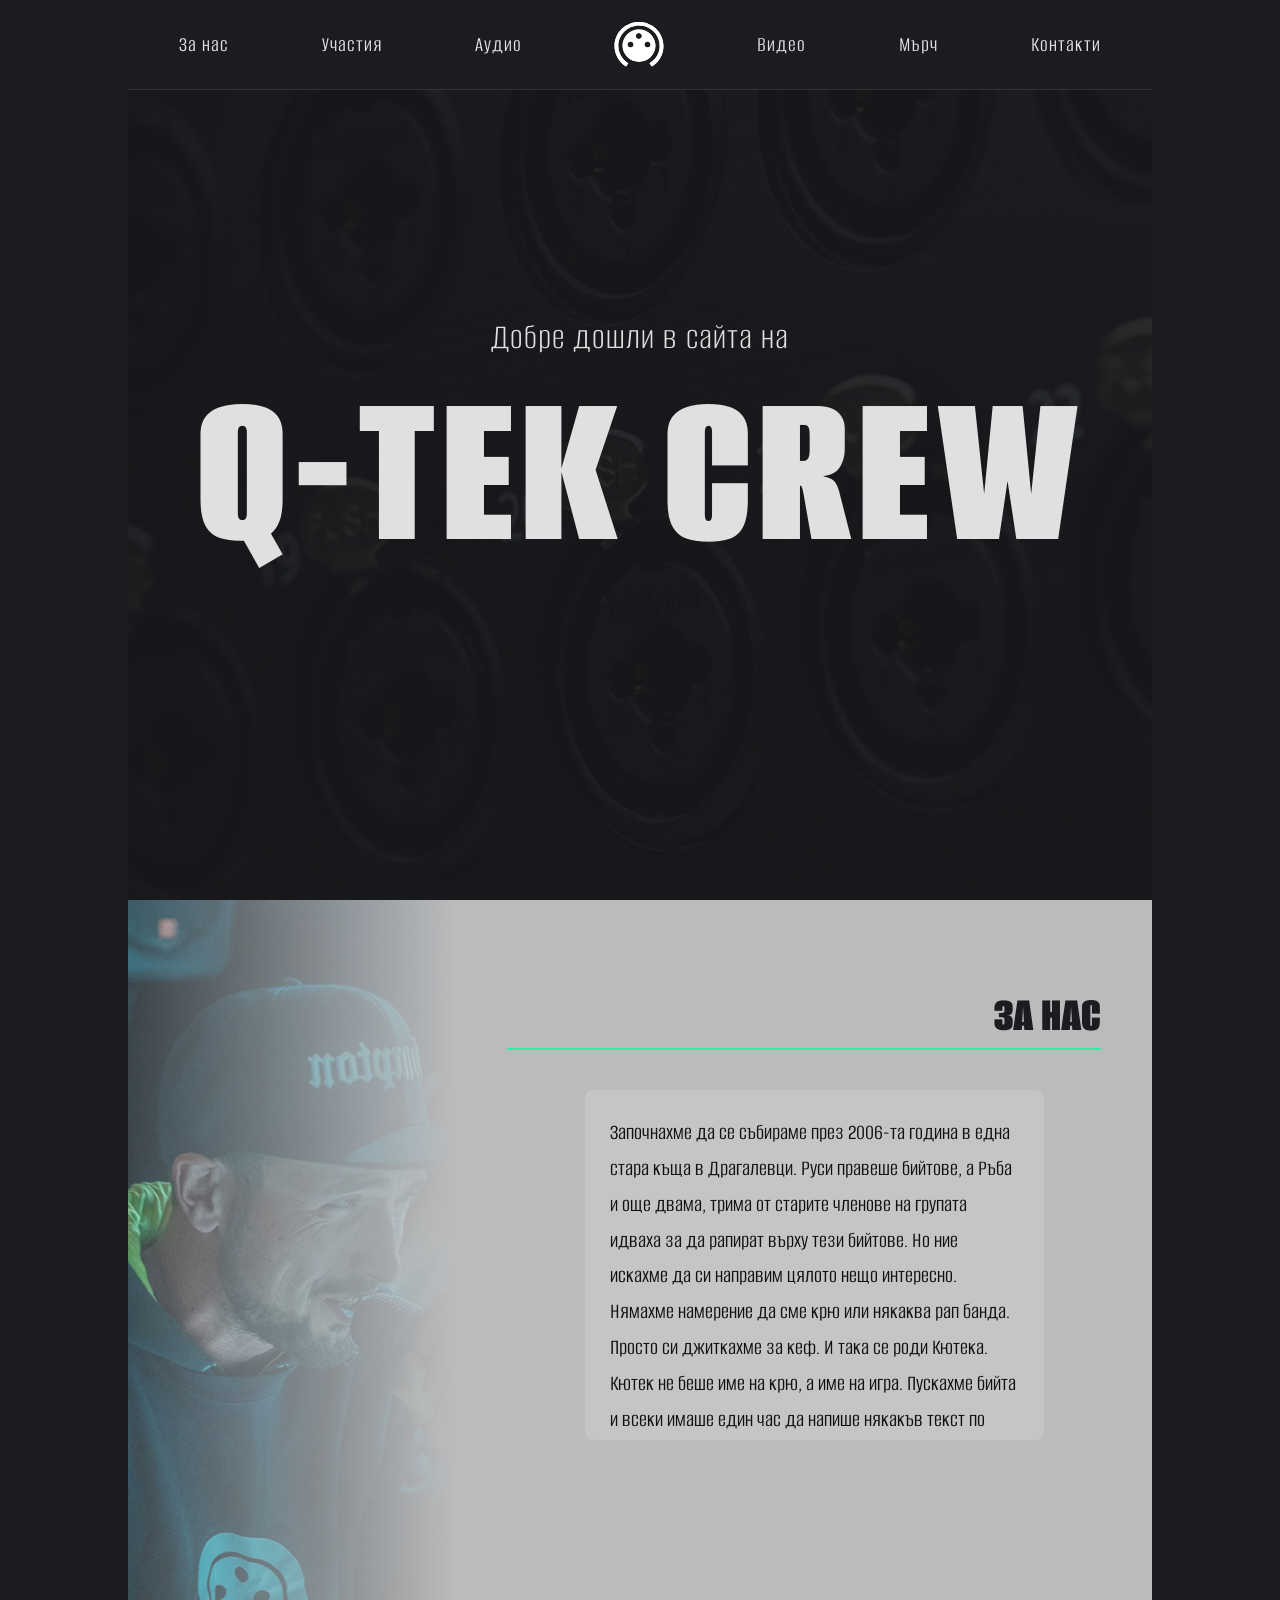
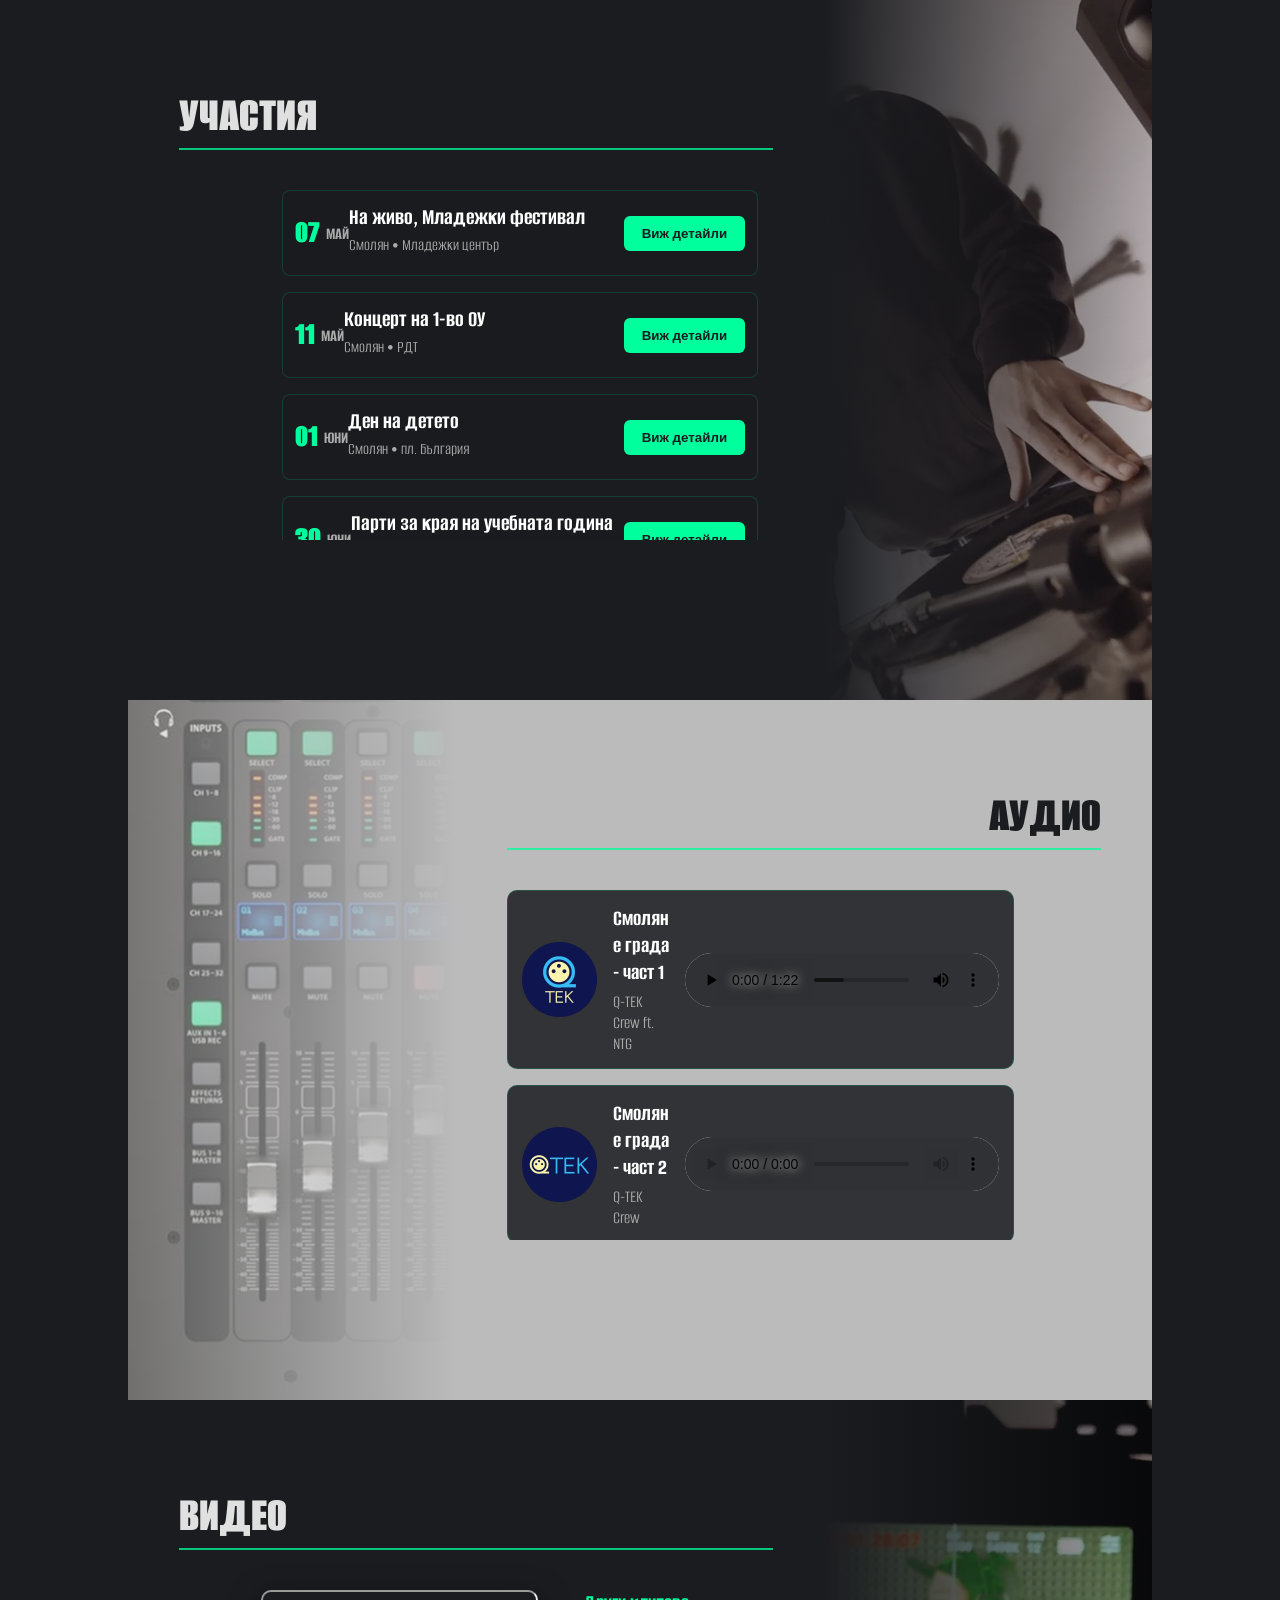
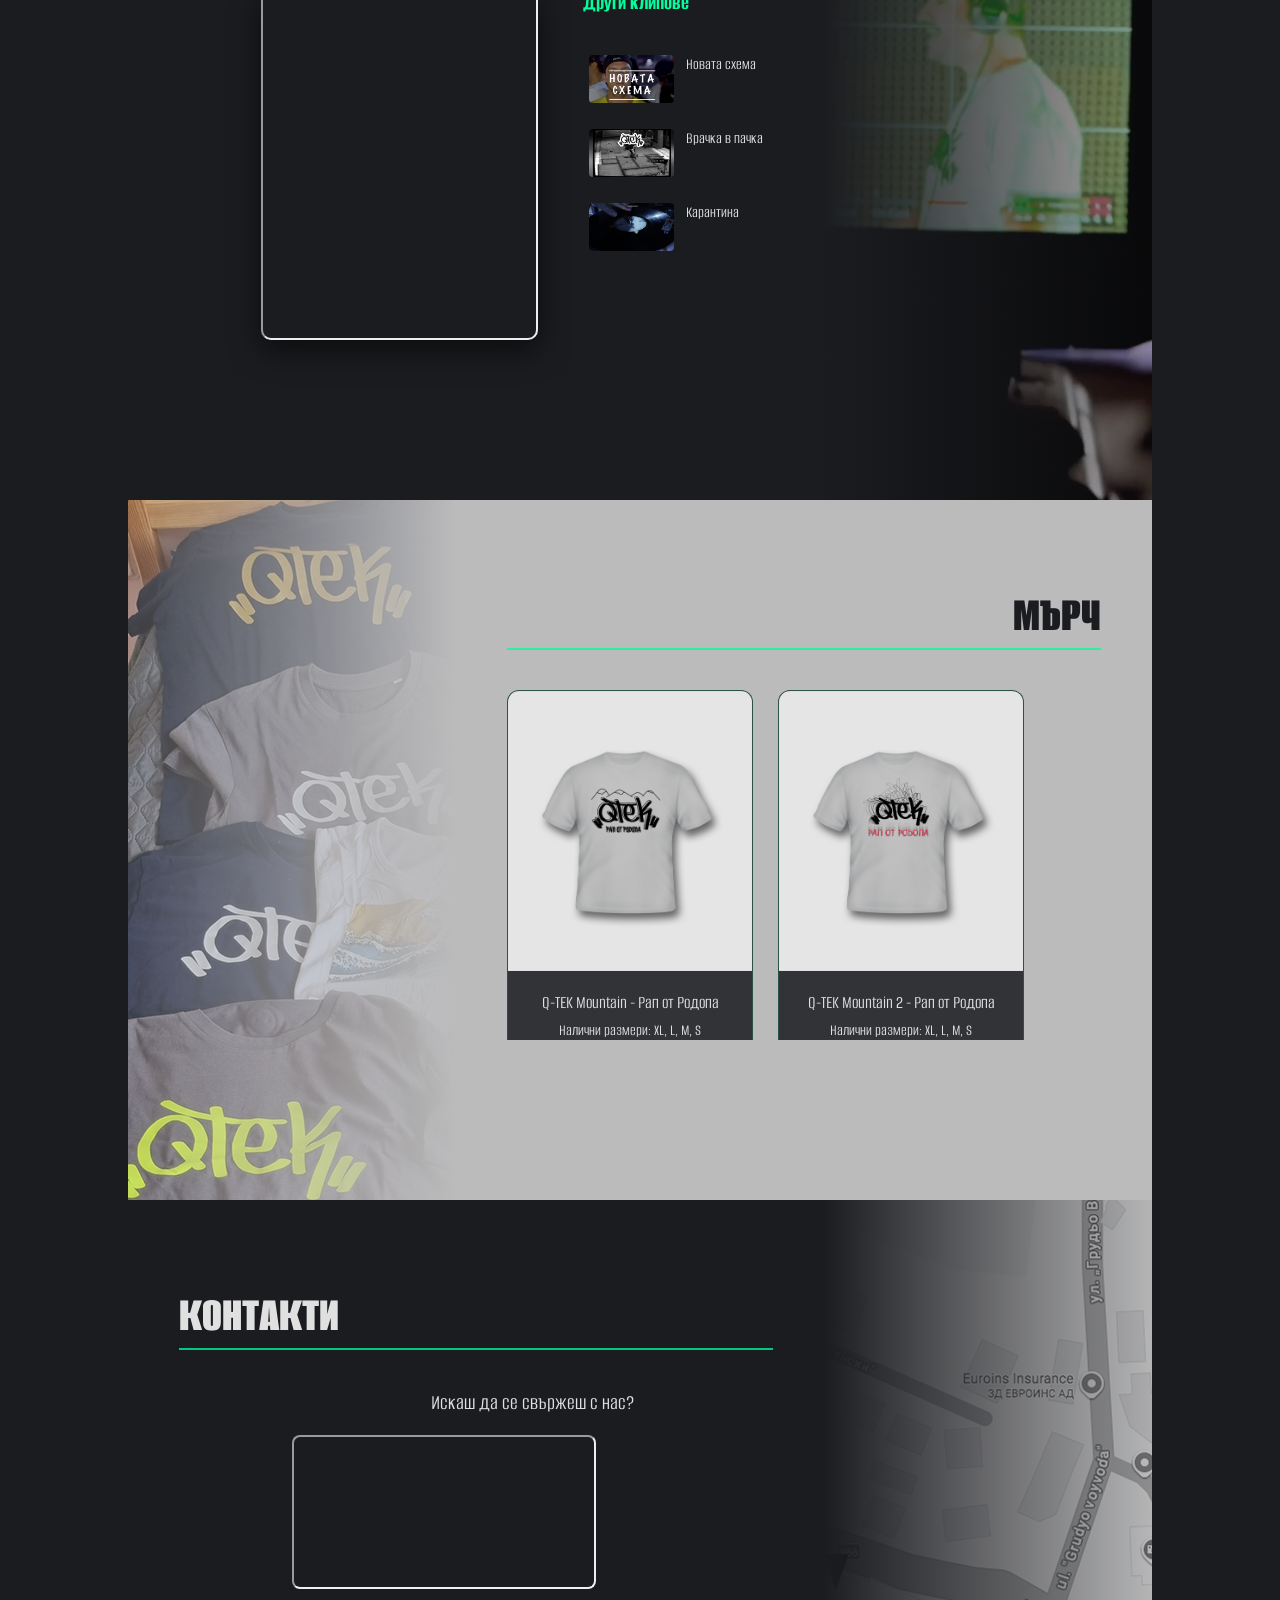
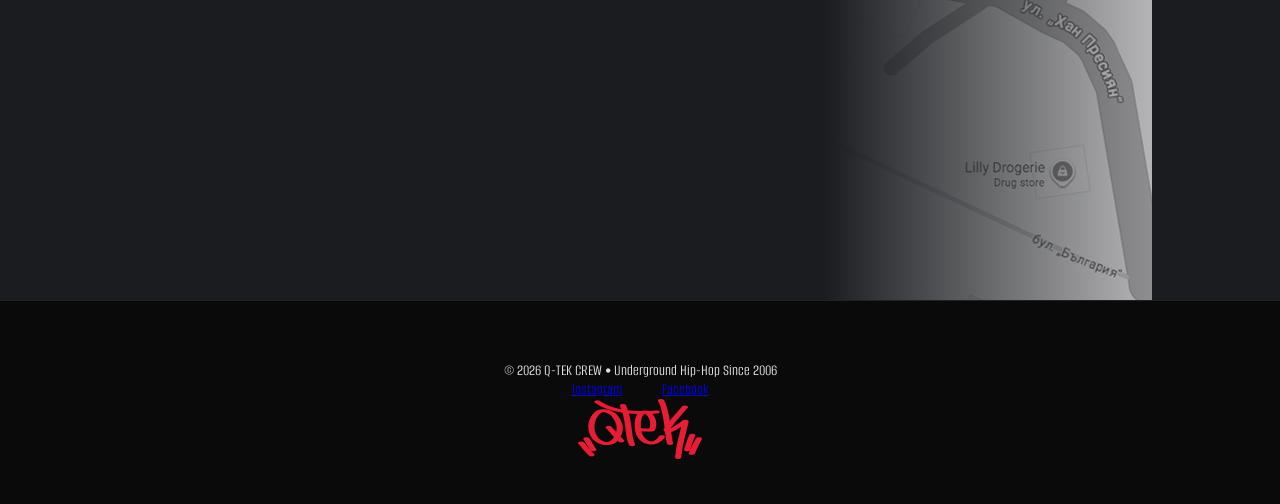
==== commit 99a5d507: "Update index.html" ====
--- a/index.html
+++ b/index.html
@@ -3,22 +3,12 @@
 <head>
     <meta charset="UTF-8">
     <meta name="viewport" content="width=device-width, initial-scale=1.0, maximum-scale=1.0, user-scalable=no">
-    <title>Q-TEK CREW</title>
-    <link rel="stylesheet" href="style.css">
-    <link href="https://fonts.googleapis.com/css2?family=Alumni+Sans:wght@300;400;700;900&display=swap" rel="stylesheet">
-</head>	
-<!-- 	
-<head>
-    <meta charset="UTF-8">
-    <meta name="viewport" content="width=device-width, initial-scale=1.0">
-    <title>Q-TEK CREW</title>
-    <meta name="referrer" content="strict-origin-when-cross-origin">
+    <title>Q-TEK CREW | Официален сайт</title>
     <link rel="stylesheet" href="style.css">
     <link href="https://fonts.googleapis.com/css2?family=Alumni+Sans:wght@300;400;700;900&display=swap" rel="stylesheet">
 </head>
--->	
 <body>
-    <!-- NAVBAR -->
+
     <nav class="navbar">
         <div class="nav-container">
             <a href="#about" class="nav-link">За нас</a>
@@ -35,274 +25,199 @@
         </div>
     </nav>
 
-    <!-- HERO -->
-    <section id="home" class="hero">
-        <div class="hero-content">
-            <p class="welcome">Добре дошли в сайта на</p>
-            <h1 class="main-title">Q-TEK CREW</h1>
-        </div>
-    </section>
-
-    <!-- ЗА НАС -->
-    <section id="about" class="section left-section">
-        <h2>За нас</h2>
-        <hr class="section-line">
+    <div class="main-wrapper">
         
-        <div class="about-text">
-            <p>Започнахме да се събираме през 2006-та година в една стара къща в Драгалевци. Руси правеше бийтове, а Ръба и още двама, трима от старите членове на групата идваха за да рапират върху тези бийтове. Но ние искахме да си направим цялото нещо интересно. Нямахме намерение да сме крю или някаква рап банда. Просто си джиткахме за кеф. И така се роди Кютека. Кютек не беше име на крю, а име на игра. Пускахме бийта и всеки имаше един час да напише някакъв текст по зададена тема. Темите ги избирахме според чувството на бийта. "Марс", "Ларж", "Сплетен Кютек" и т.н. След като бяхме готови с текстовете всеки трябваше да представи на другите своето дело. Пускаме бийта и всеки рапира пред останалите. Така решавахме кой след кого ще записва и правехме записа веднага и...Готово. Това е. На всяка сбирка имахме нов трак. Нямахме лого. Нямахме клипове, но имахме приятелство и голямо желание да се забавляваме заедно създавайки рап музика.</p>
-            <p>След известно време всеки пое по пътя на своя живот и само тук и там се сещахме, че някога е съществувало нещо наречено Кютек. С носталгия преслушвахме старите записи и си спомняхме за нашата супер яка игра.</p>
-            <p>Обаче един ден дойде Ковид. Намерихме се на тавана на една къща в Смолян, квартал Каптажа. Руси с неговите бийтове. Ръба с нови идеи и още няколко приятели, които вече бяха мастерирали изкуството да римуваш в ритъм. Наско, Фиса и Ванката. Започнахме да правим Кютек по същите причини, по които играта беше възникнала. Но този път нещата започнаха да ескалират. Решихме да позлваме по-як миркофон. Да сложим адлипове тук и там. Изскочи Жорката, който много се изкефи на нашия първи трак - Карантина (естествено) и пожела да ни направи клип безплатно. И хоп - на този същия таван новия Кютек, почти 20 години по-късно, вече беше крю. От тогава записахме много музика, много участия и партита. Забиваме с мерак, кой когато има време, от време на време...но все пак със същия кеф, както преди 20 години. Сега имаме студио. От участията си купихме микрофон, работна станция, миксер и какво ли не. Приятели от близко и далеч дариха пари да се оборудваме още и сега творим между ежедневните задачи на всеки един.</p>
-        </div>
-    </section>
-
-    <!-- УЧАСТИЯ -->
-    <section id="uchastia" class="section right-section">
-        <h2>Участия</h2>
-        <hr class="section-line">
-        
-        <div class="events-container">
-            <div class="event-card">
-                <img src="images/events/event1.png" alt="">
-                <div class="event-info">
-                    <h3>На живо, Младежки фестивал</h3>
-                    <p class="location">Смолян • Младежки център</p>
-                    <div class="event-date">
-                        <span class="day">07</span>
-                        <span class="month">МАЙ</span>
-                    </div>
-                </div>
-                <button class="btn-ticket">Виж детайли</button>
-            </div>
-
-            <div class="event-card">
-                <img src="images/events/event2.png" alt="">
-                <div class="event-info">
-                    <h3>Warehouse Sofia</h3>
-                    <p class="location">София • Warehouse</p>
-                    <div class="event-date">
-                        <span class="day">05</span>
-                        <span class="month">НОЕ</span>
-                    </div>
-                </div>
-                <button class="btn-ticket">Виж детайли</button>
-            </div>
-
-            <div class="event-card">
-                <img src="images/events/event2.png" alt="">
-                <div class="event-info">
-                    <h3>Warehouse Sofia</h3>
-                    <p class="location">София • Warehouse</p>
-                    <div class="event-date">
-                        <span class="day">05</span>
-                        <span class="month">НОЕ</span>
-                    </div>
-                </div>
-                <button class="btn-ticket">Виж детайли</button>
-            </div>
-
-            <div class="event-card">
-                <img src="images/events/event2.png" alt="">
-                <div class="event-info">
-                    <h3>Warehouse Sofia</h3>
-                    <p class="location">София • Warehouse</p>
-                    <div class="event-date">
-                        <span class="day">05</span>
-                        <span class="month">НОЕ</span>
-                    </div>
-                </div>
-                <button class="btn-ticket">Виж детайли</button>
-            </div>
-        </div>
-    </section>
-
-    <!-- АУДИО -->
-    <section id="audio" class="section left-section">
-        <h2>Аудио</h2>
-        <hr class="section-line">
-        
-        <div class="audio-playlist">
-            <div class="audio-card">
-                <img src="images/audio/cover1.png" alt="">
-                <div class="audio-info">
-                    <h3>Track 1 - Демото на демотата</h3>
-                    <p class="artist">Q-TEK Crew</p>
-                </div>
-                <audio controls>
-                    <source src="music/track1.mp3" type="audio/mpeg">
-                </audio>
-            </div>
-
-            <div class="audio-card">
-                <img src="images/audio/cover2.png" alt="">
-                <div class="audio-info">
-                    <h3>Track 2 - Втора песен</h3>
-                    <p class="artist">Q-TEK Crew ft. Someone</p>
-                </div>
-                <audio controls>
-                    <source src="music/track2.mp3" type="audio/mpeg">
-                </audio>
-            </div>
-
-            <div class="audio-card">
-                <img src="images/audio/cover2.jpg" alt="">
-                <div class="audio-info">
-                    <h3>Track 2 - Втора песен</h3>
-                    <p class="artist">Q-TEK Crew ft. Someone</p>
-                </div>
-                <audio controls>
-                    <source src="music/track2.mp3" type="audio/mpeg">
-                </audio>
-            </div>
-
-            <div class="audio-card">
-                <img src="images/audio/cover2.jpg" alt="">
-                <div class="audio-info">
-                    <h3>Track 2 - Втора песен</h3>
-                    <p class="artist">Q-TEK Crew ft. Someone</p>
-                </div>
-                <audio controls>
-                    <source src="music/track2.mp3" type="audio/mpeg">
-                </audio>
-            </div>
-        </div>
-    </section>
-
-<!-- ВИДЕО -->
-<section id="video" class="section right-section">
-    <h2>Видео</h2>
-    <hr class="section-line">
-    
-    <div class="video-wrapper">
-        
-        <!-- Главно видео -->
-        <div class="main-video">
-            <iframe 
-                width="100%" 
-                height="380" 
-                src="https://www.youtube-nocookie.com/embed/385UosqmgNo" 
-                title="YouTube video player" 
-                frameborder="0" 
-                allow="accelerometer; clipboard-write; encrypted-media; gyroscope; picture-in-picture; web-share" 
-                referrerpolicy="strict-origin-when-cross-origin" 
-                allowfullscreen>
-            </iframe>
-        </div>
-
-        <!-- Thumbnails вдясно -->
-        <div class="video-thumbnails">
-            <h3>Други клипове</h3>
-            
-            <a href="https://youtu.be/9_czXEb3F8U?si=NXvjmiXv7j6ZYD3T" target="_blank" class="thumbnail-item">
-                <img src="images/video/thumb1.jpg" alt="">
-                <div class="thumb-info">
-                    <p>Новата схема</p>
-                </div>
-            </a>
-
-            <a href="https://youtu.be/ChyFDSC9lro?si=u8r_Mq-R3jnevmii" target="_blank" class="thumbnail-item">
-                <img src="images/video/thumb2.jpg" alt="">
-                <div class="thumb-info">
-                    <p>Врачка в пачка</p>
-                </div>
-            </a>
-
-            <a href="https://youtu.be/LlnvRc2-4_8?si=OXyb1EpBNsr0DVvL" target="_blank" class="thumbnail-item">
-                <img src="images/video/thumb3.jpg" alt="">
-                <div class="thumb-info">
-                    <p>Карантина</p>
-                </div>
-            </a>
-        </div>
-    </div>
-</section>
-    
-<!-- МЪРЧ -->
-<section id="merch" class="section left-section">
-    <h2>Мърч</h2>
-    <hr class="section-line">
-    
-    <div class="merch-grid">
-        
-        <div class="merch-card">
-            <a href="images/merch/tshirt1.png" target="_blank">
-                <img src="images/merch/tshirt1.png" alt="Q-TEK Mountain T-Shirt">
-            </a>
-            <div class="merch-info">
-                <p class="merch-name">Q-TEK Mountain T-Shirt</p>
-                <p class="merch-price">20 euro</p>
-            </div>
-        </div>
-
-        <div class="merch-card">
-            <a href="images/merch/tshirt2.png" target="_blank">
-                <img src="images/merch/tshirt2.png" alt="Q-TEK Mountain 2 T-shirt">
-            </a>
-            <div class="merch-info">
-                <p class="merch-name">Q-TEK Mountain 2 T-shirt</p>
-                <p class="merch-price">20 euro</p>
-            </div>
-        </div>
-
-        <div class="merch-card">
-            <a href="images/merch/tshirt3.png" target="_blank">
-                <img src="images/merch/tshirt3.png" alt="Q-TEK Mountain 3 T-shirt">
-            </a>
-            <div class="merch-info">
-                <p class="merch-name">Q-TEK Mountain 3 T-shirt</p>
-                <p class="merch-price">20 euro</p>
-            </div>
-        </div>
-
-        <div class="merch-card">
-            <a href="images/merch/tshirt4.png" target="_blank">
-                <img src="images/merch/tshirt4.png" alt="Q-TEK Mountain 4 T-shirt">
-            </a>
-            <div class="merch-info">
-                <p class="merch-name">Q-TEK Mountain 4 T-shirt</p>
-                <p class="merch-price">20 euro</p>
-            </div>
-        </div>
-
-    </div>
-</section>
-
-<!-- КОНТАКТИ -->
-<section id="contact" class="section right-section">
-    <h2>Контакти</h2>
-    <hr class="section-line">
-    
-    <div class="contact-container">
-        <p class="contact-intro">Искаш да се свържеш с нас? Попълни формата по-долу:</p>
-        
-        <div class="google-form">
-            <iframe 
-                src="https://forms.gle/pifRr93YZNywNdBe9" 
-                width="100%" 
-                height="350" 
-                frameborder="0" 
-                marginheight="0" 
-                marginwidth="0"
-		style="background: transparent;">
-            </iframe>
-        </div>
-    </div>
-</section>
-
-    <!-- FOOTER -->
-    <footer>
-        <div class="footer-container">
-            <p class="footer-text">&copy; 2026 Q-TEK CREW • Underground Hip-Hop Since 2006</p>
-            
-            <div class="social-icons">
-                <a href="https://www.instagram.com/qtekcrew" target="_blank" class="social-icon instagram">
-                    Instagram
-                </a>
-                <a href="https://www.facebook.com/Crew.Smolyan" target="_blank" class="social-icon facebook">
-                    Facebook
-                </a>
-            </div><br>
-	<img src="images/qtektag.png">
-        </div>
-    </footer>
-</body>
+        <section id="home" class="hero">
+            <div class="hero-content">
+                <p class="welcome">Добре дошли в сайта на</p>
+                <h1 class="main-title">Q-TEK CREW</h1>
+            </div>
+        </section>
+
+        <section id="about" class="section left-section">
+            <h2 class="section-title">За нас</h2>
+            <hr class="section-line">
+            <div class="about-text">
+                <p>Започнахме да се събираме през 2006-та година в една стара къща в Драгалевци. Руси правеше бийтове, а Ръба и още двама, трима от старите членове на групата идваха за да рапират върху тези бийтове. Но ние искахме да си направим цялото нещо интересно. Нямахме намерение да сме крю или някаква рап банда. Просто си джиткахме за кеф. И така се роди Кютека. Кютек не беше име на крю, а име на игра. Пускахме бийта и всеки имаше един час да напише някакъв текст по зададена тема. Темите ги избирахме според чувството на бийта. "Марс", "Ларж", "Сплетен Кютек" и т.н. След като бяхме готови с текстовете всеки трябваше да представи на другите своето дело. Пускаме бийта и всеки рапира пред останалите. Така решавахме кой след кого ще записва и правехме записа веднага и...Готово. Това е. На всяка сбирка имахме нов трак. Нямахме лого. Нямахме клипове, но имахме приятелство и голямо желание да се забавляваме заедно създавайки рап музика.</p>
+                <br>
+                <p>След известно време всеки пое по пътя на своя живот и само тук и там се сещахме, че някога е съществувало нещо наречено Кютек. С носталгия преслушвахме старите записи и си спомням за нашата супер яка игра.</p>
+                <br>
+                <p>Обаче един ден дойде Ковид. Намерихме се на тавана на една къща в Смолян, квартал Каптажа. Руси с неговите бийтове. Ръба с нови идеи и още няколко приятели, които вече бяха мастерирали изкуството да римуваш в ритъм. Наско, Фиса и Ванката. Започнахме да правим Кютек по същите причини, по които играта беше възникнала. Но този път нещата започнаха да ескалират. Решихме да позлваме по-як миркофон. Да сложим адлипове тук и там. Изскочи Жорката, който много се изкефи на нашия първи трак - Карантина (естествено) и пожела да ни направи клип безплатно. И хоп - на този същия таван новия Кютек, почти 20 години по-късно, вече беше крю. От тогава записахме много музика, много участия и партита. Забиваме с мерак, кой когато има време, от време на време...но все пак със същия кеф, както преди 20 години. Сега имаме студио. От участията си купихме микрофон, работна станция, миксер и какво ли не. Приятели от близко и далеч дариха пари да се оборудваме още и сега творим между ежедневните задачи на всеки един.</p>
+            </div>
+        </section>
+
+        <section id="uchastia" class="section right-section">
+            <h2 class="section-title">Участия</h2>
+            <hr class="section-line">
+            <div class="events-container">
+                <div class="event-card">
+                    <div class="event-date"><span class="day">07</span><span class="month">МАЙ</span></div>
+                    <div class="event-info">
+                        <h3>На живо, Младежки фестивал</h3>
+                        <p class="location">Смолян • Младежки център</p>
+                    </div>
+                    <button class="btn-ticket">Виж детайли</button>
+                </div>
+                <div class="event-card">
+                    <div class="event-date"><span class="day">11</span><span class="month">МАЙ</span></div>
+                    <div class="event-info">
+                        <h3>Концерт на 1-во ОУ</h3>
+                        <p class="location">Смолян • РДТ</p>
+                    </div>
+                    <button class="btn-ticket">Виж детайли</button>
+                </div>
+                <div class="event-card">
+                    <div class="event-date"><span class="day">01</span><span class="month">ЮНИ</span></div>
+                    <div class="event-info">
+                        <h3>Ден на детето</h3>
+                        <p class="location">Смолян • пл. България</p>
+                    </div>
+                    <button class="btn-ticket">Виж детайли</button>
+                </div>
+                <div class="event-card">
+                    <div class="event-date"><span class="day">30</span><span class="month">ЮНИ</span></div>
+                    <div class="event-info">
+                        <h3>Парти за края на учебната година</h3>
+                        <p class="location">Пампорово • Студенец</p>
+                    </div>
+                    <button class="btn-ticket">Виж детайли</button>
+                </div>
+            </div>
+        </section>
+
+        <section id="audio" class="section left-section">
+            <h2 class="section-title">Аудио</h2>
+            <hr class="section-line">
+            <div class="audio-playlist">
+                <div class="audio-card">
+                    <img src="images/audio/cover1.png" alt="Cover">
+                    <div class="audio-info">
+                        <h3>Смолян е града - част 1</h3>
+                        <p class="artist">Q-TEK Crew ft. NTG</p>
+                    </div>
+                    <audio controls><source src="music/track1.mp3" type="audio/mpeg"></audio>
+                </div>
+                <div class="audio-card">
+                    <img src="images/audio/cover2.png" alt="Cover">
+                    <div class="audio-info">
+                        <h3>Смолян е града - част 2</h3>
+                        <p class="artist">Q-TEK Crew</p>
+                    </div>
+                    <audio controls><source src="music/track2.mp3" type="audio/mpeg"></audio>
+                </div>
+                <div class="audio-card">
+                    <img src="images/audio/cover2.png" alt="Cover">
+                    <div class="audio-info">
+                        <h3>Врачка в пачка</h3>
+                        <p class="artist">Q-TEK Crew ft. DJ Bijan</p>
+                    </div>
+                    <audio controls><source src="music/track3.mp3" type="audio/mpeg"></audio>
+                </div>
+                <div class="audio-card">
+                    <img src="images/audio/cover2.png" alt="Cover">
+                    <div class="audio-info">
+                        <h3>Сериозни играчи</h3>
+                        <p class="artist">Q-TEK Crew</p>
+                    </div>
+                    <audio controls><source src="music/track4.mp3" type="audio/mpeg"></audio>
+                </div>
+            </div>
+        </section>
+
+        <section id="video" class="section right-section">
+            <h2 class="section-title">Видео</h2>
+            <hr class="section-line">
+            <div class="video-wrapper">
+                <div class="main-video">
+                    <iframe src="https://www.youtube-nocookie.com/embed/385UosqmgNo" allowfullscreen></iframe>
+                </div>
+                <div class="video-thumbnails">
+                    <h3>Други клипове</h3>
+                    <br>
+                    <a href="https://youtu.be/9_czXEb3F8U" target="_blank" class="thumbnail-item">
+                        <img src="images/video/thumb1.jpg" alt="Thumbnail">
+                        <p>Новата схема</p>
+                    </a>
+                    <a href="https://youtu.be/ChyFDSC9lro" target="_blank" class="thumbnail-item">
+                        <img src="images/video/thumb2.jpg" alt="Thumbnail">
+                        <p>Врачка в пачка</p>
+                    </a>
+                    <a href="https://youtu.be/LlnvRc2-4_8" target="_blank" class="thumbnail-item">
+                        <img src="images/video/thumb3.jpg" alt="Thumbnail">
+                        <p>Карантина</p>
+                    </a>
+                </div>
+            </div>
+        </section>
+
+        <section id="merch" class="section left-section">
+            <h2 class="section-title">Мърч</h2>
+            <hr class="section-line">
+            <div class="merch-grid">
+                <div class="merch-card">
+                    <a href="images/merch/tshirt1.png" target="_blank">
+                        <img src="images/merch/tshirt1.png" alt="Q-TEK Mountain">
+                    </a>
+                    <div class="merch-info">
+                        <p class="merch-name">Q-TEK Mountain - Рап от Родопа</p>
+                        <p class="merch-description">Налични размери: XL, L, M, S</p>
+                        <p class="merch-price">20 euro</p>
+                    </div>
+                </div>
+                <div class="merch-card">
+                    <a href="images/merch/tshirt2.png" target="_blank">
+                        <img src="images/merch/tshirt2.png" alt="Q-TEK Classic">
+                    </a>
+                    <div class="merch-info">
+                        <p class="merch-name">Q-TEK Mountain 2 - Рап от Родопа</p>
+                        <p class="merch-description">Налични размери: XL, L, M, S</p>
+                        <p class="merch-price">20 euro</p>
+                    </div>
+                </div>
+                <div class="merch-card">
+                    <a href="images/merch/tshirt3.png" target="_blank">
+                        <img src="images/merch/tshirt3.png" alt="Q-TEK Hoodie">
+                    </a>
+                    <div class="merch-info">
+                        <p class="merch-name">Q-TEK Mountain 3 - Рап от Родопа</p>
+                        <p class="merch-description">Налични размери: XL, L, M, S</p>
+                        <p class="merch-price">20 euro</p>
+                    </div>
+                </div>
+                <div class="merch-card">
+                    <a href="images/merch/tshirt4.png" target="_blank">
+                        <img src="images/merch/tshirt4.png" alt="Q-TEK Cap">
+                    </a>
+                    <div class="merch-info">
+                        <p class="merch-name">Q-TEK Mountain 4 - Рап от Родопа</p>
+                        <p class="merch-description">Налични размери: XL, L, M, S</p>
+                        <p class="merch-price">20 euro</p>
+                    </div>
+                </div>
+            </div>
+        </section>
+
+        <section id="contact" class="section right-section">
+            <h2 class="section-title">Контакти</h2>
+            <hr class="section-line">
+            <div class="contact-container">
+                <p class="contact-intro">Искаш да се свържеш с нас?</p>
+                <div class="google-form">
+                    <iframe src="https://forms.gle/pifRr93YZNywNdBe9">Зарежда се...</iframe>
+                </div>
+            </div>
+        </section>
+
+        <footer>
+            <div class="footer-container">
+                <p>&copy; 2026 Q-TEK CREW • Underground Hip-Hop Since 2006</p>
+                <div class="social-icons">
+                    <a href="https://www.instagram.com/qtekcrew" target="_blank">Instagram</a>
+                    <a href="https://www.facebook.com/Crew.Smolyan" target="_blank">Facebook</a>
+                </div>
+                <img src="images/qtektag.png" alt="Tag" class="footer-tag">
+            </div>
+        </footer>
+
+    </div> </body>
 </html>
--- a/style.css
+++ b/style.css
@@ -151,8 +151,8 @@
 .about-text {
     position: absolute;
     top: 190px;
-    Right: 12%;
-    width: 51%;
+    Right: 12vh;
+    width: 51vh;
     height: 350px;
     overflow-y: auto;
     padding-right: 20px;
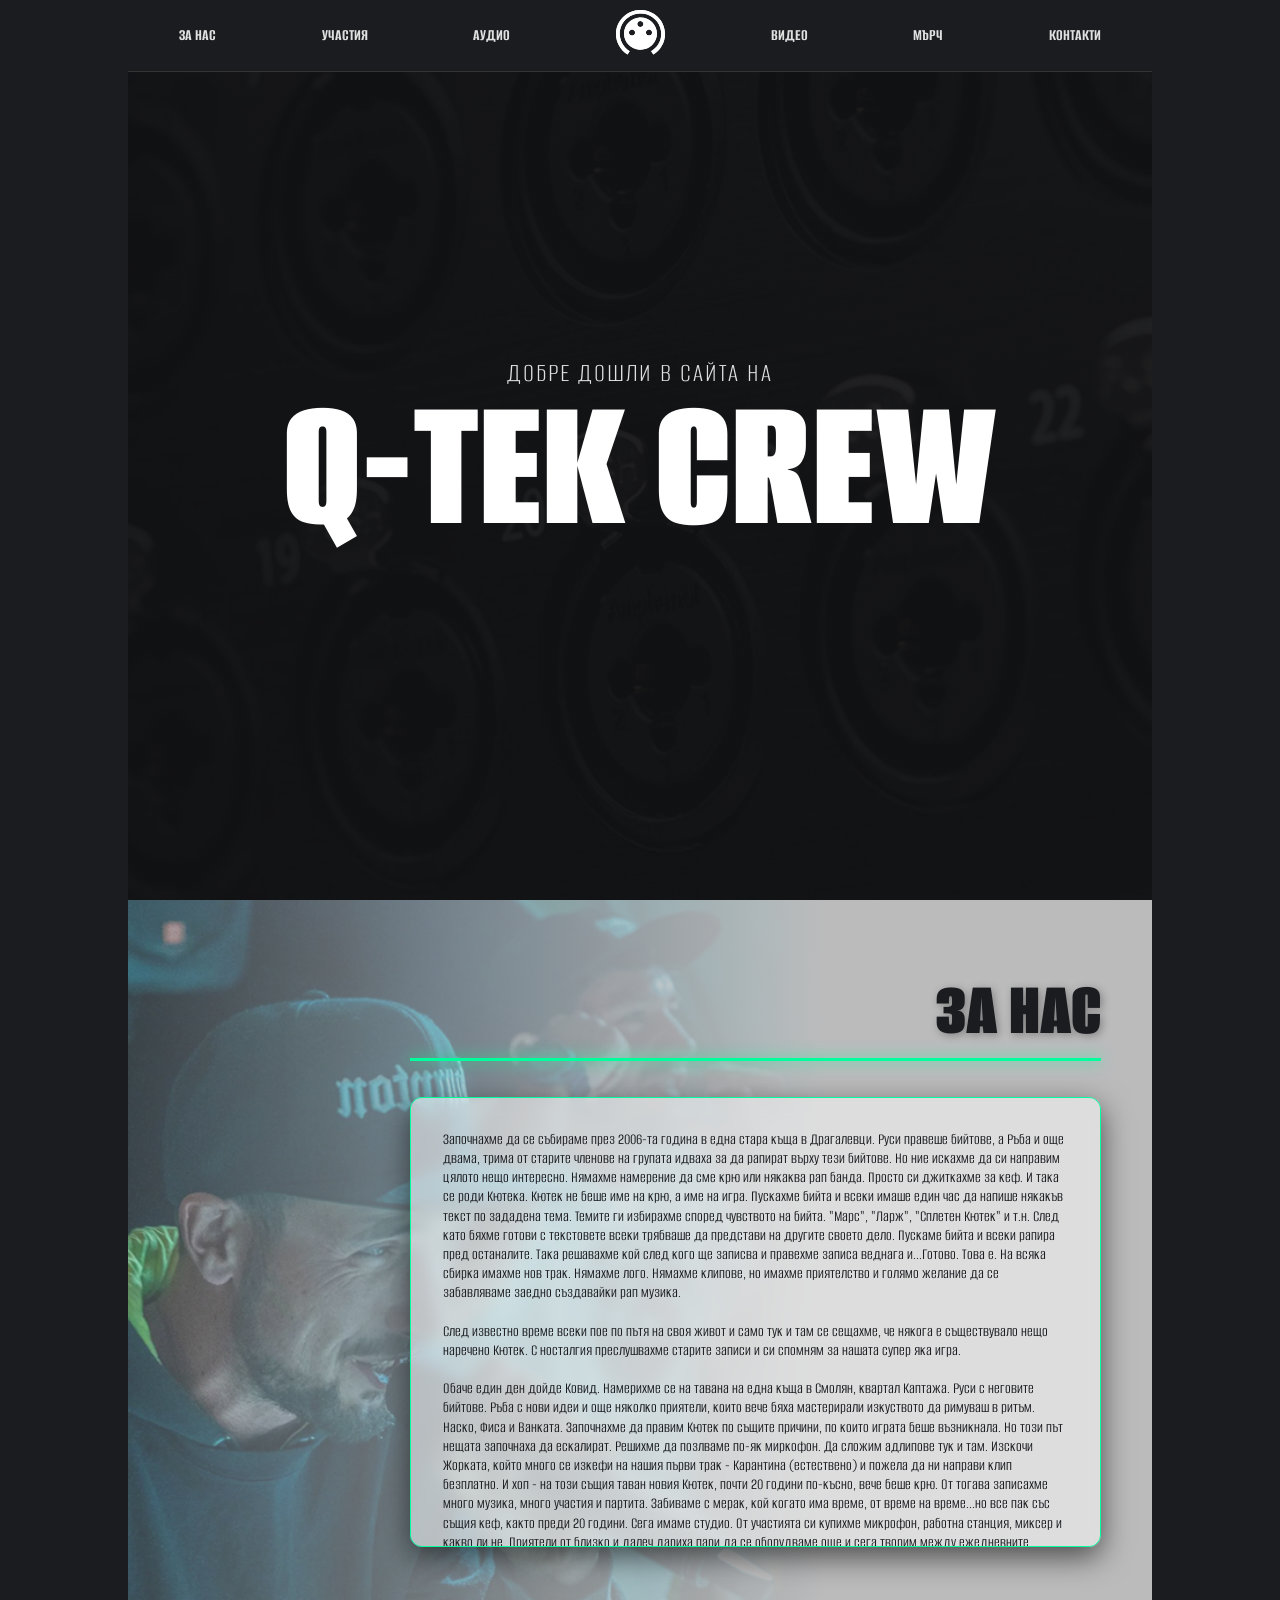
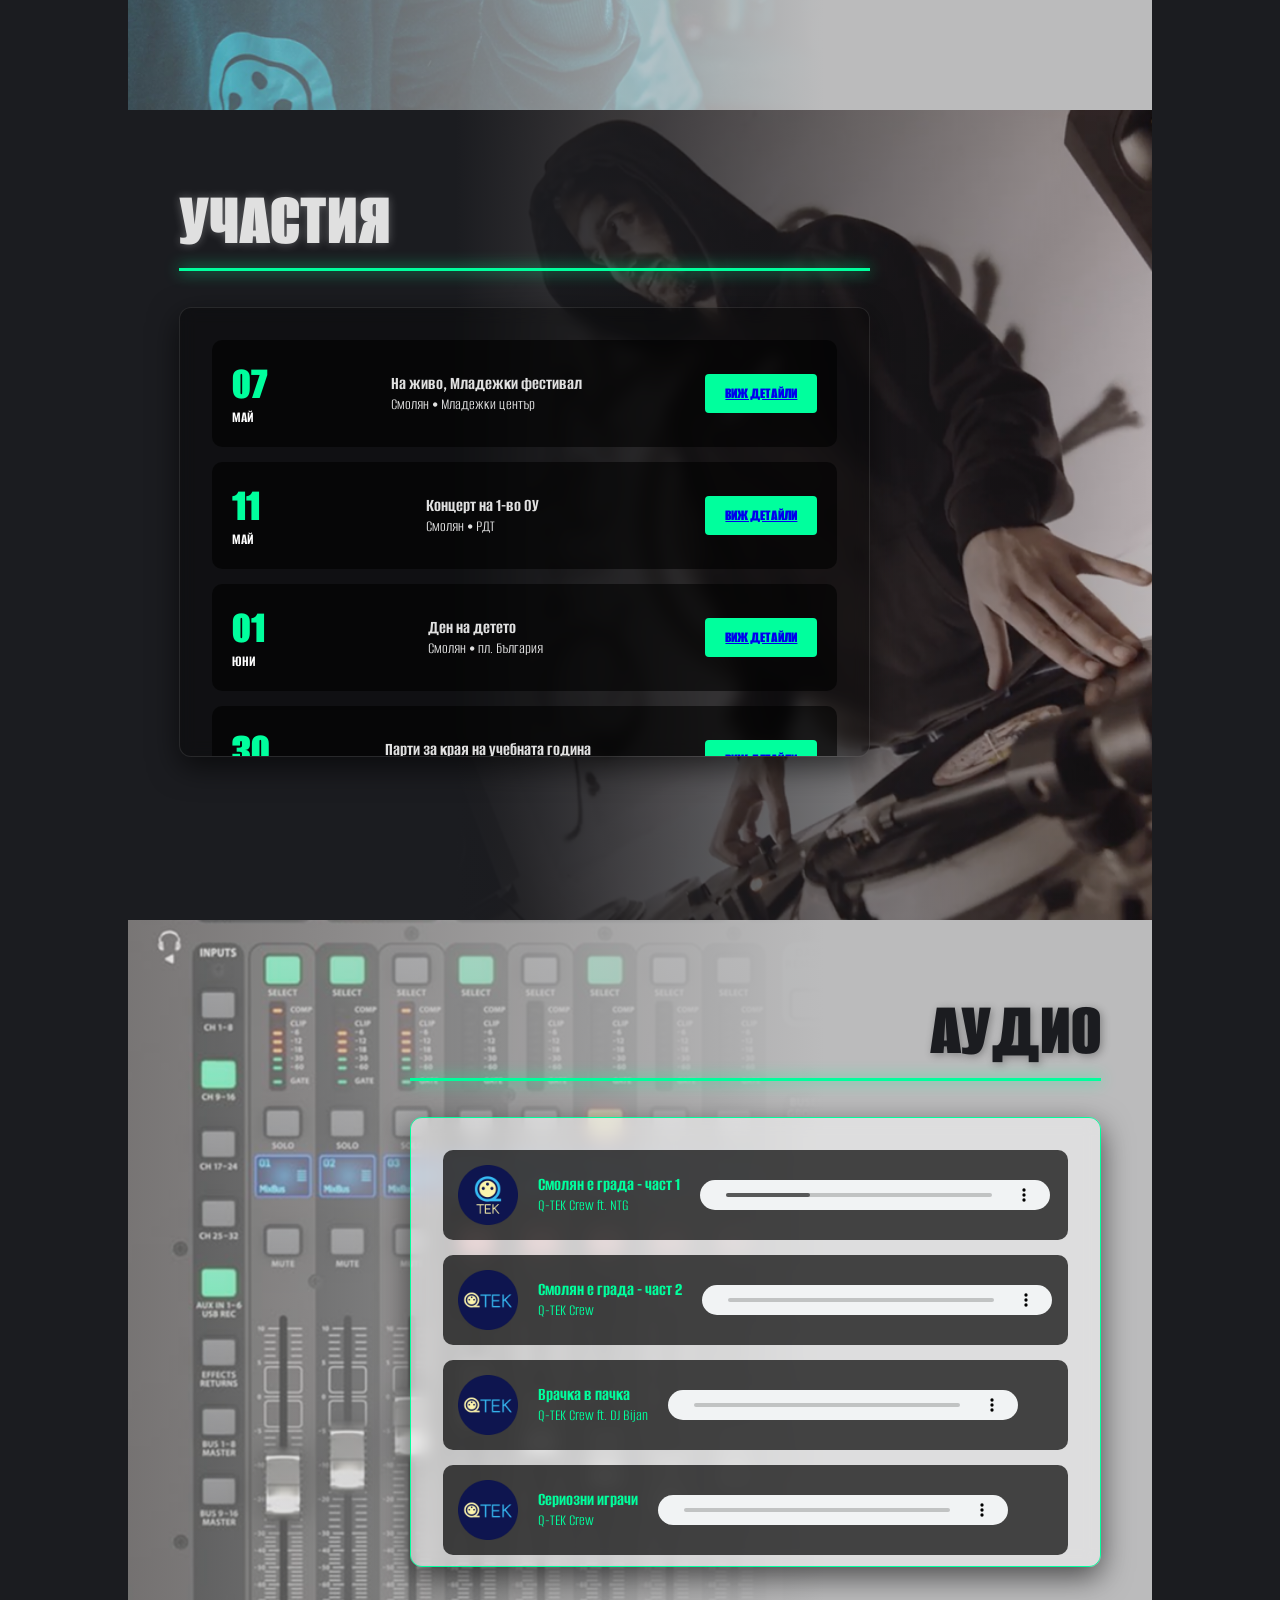
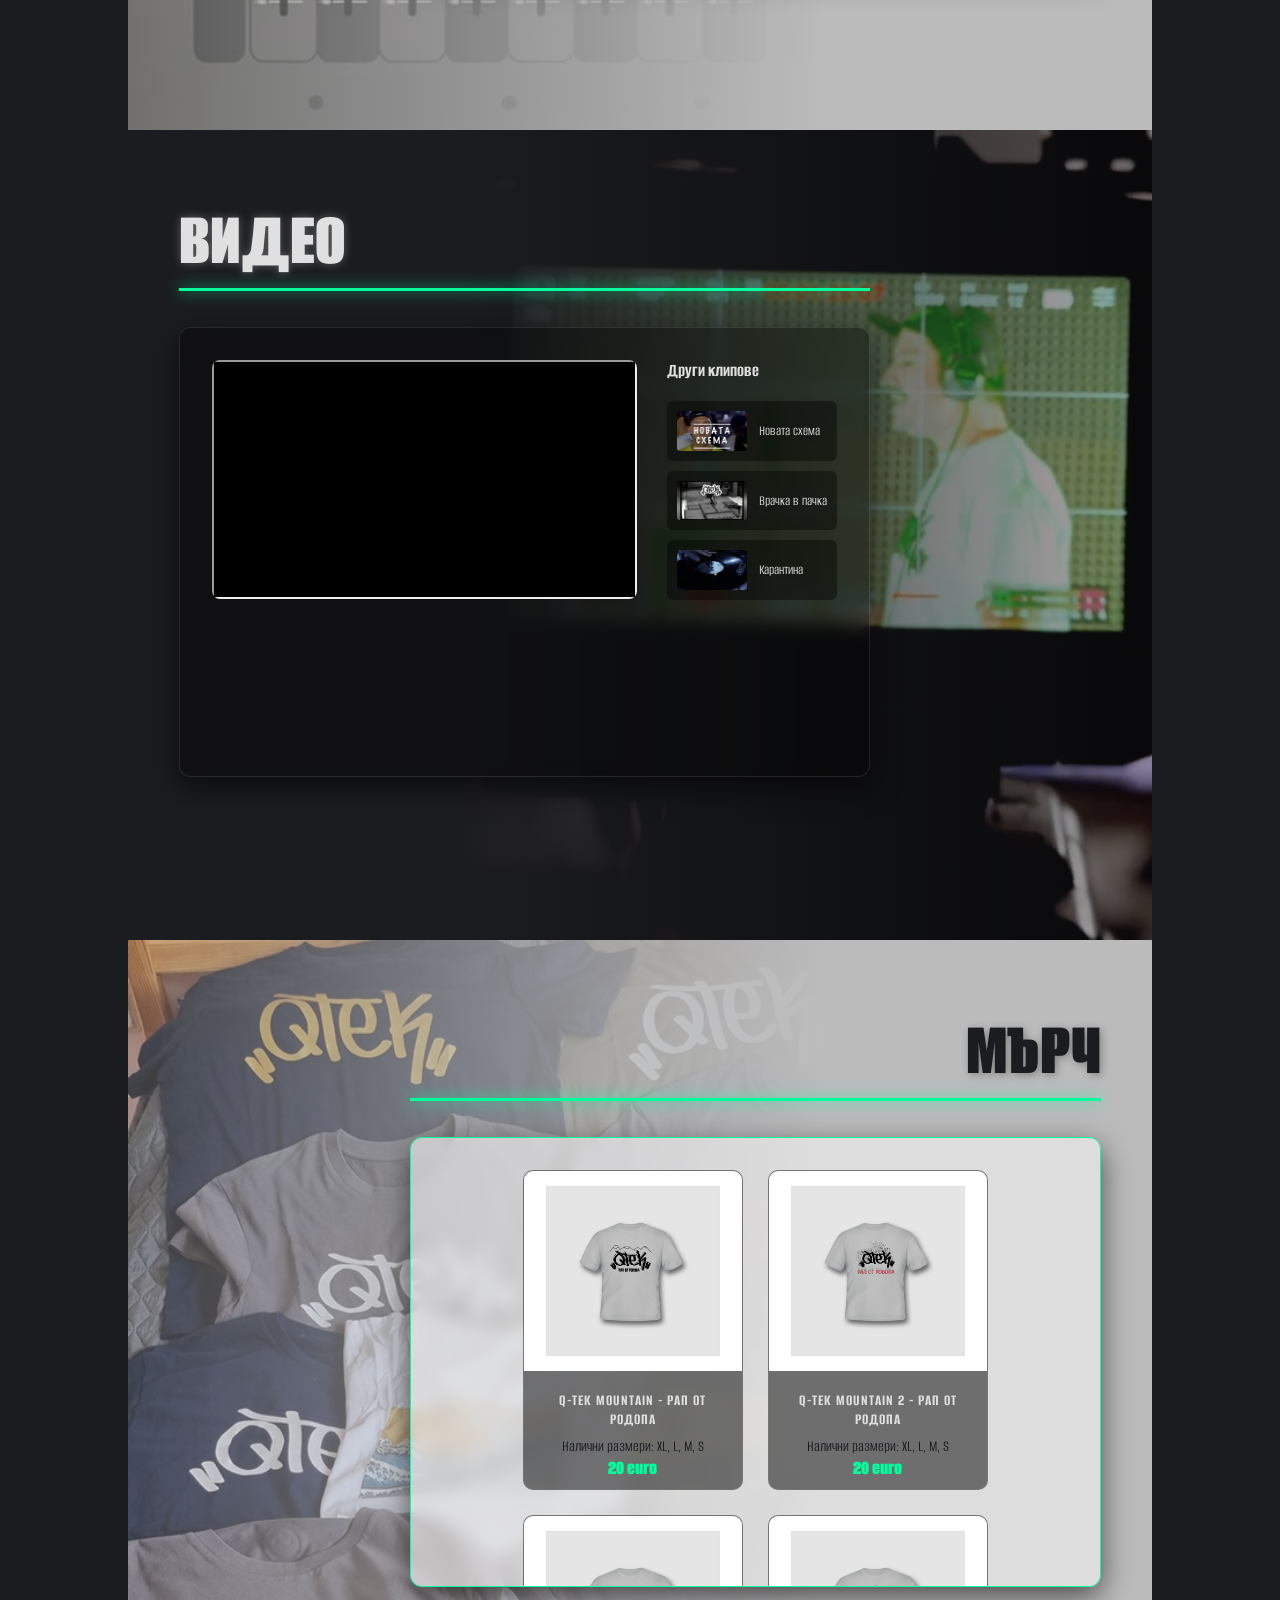
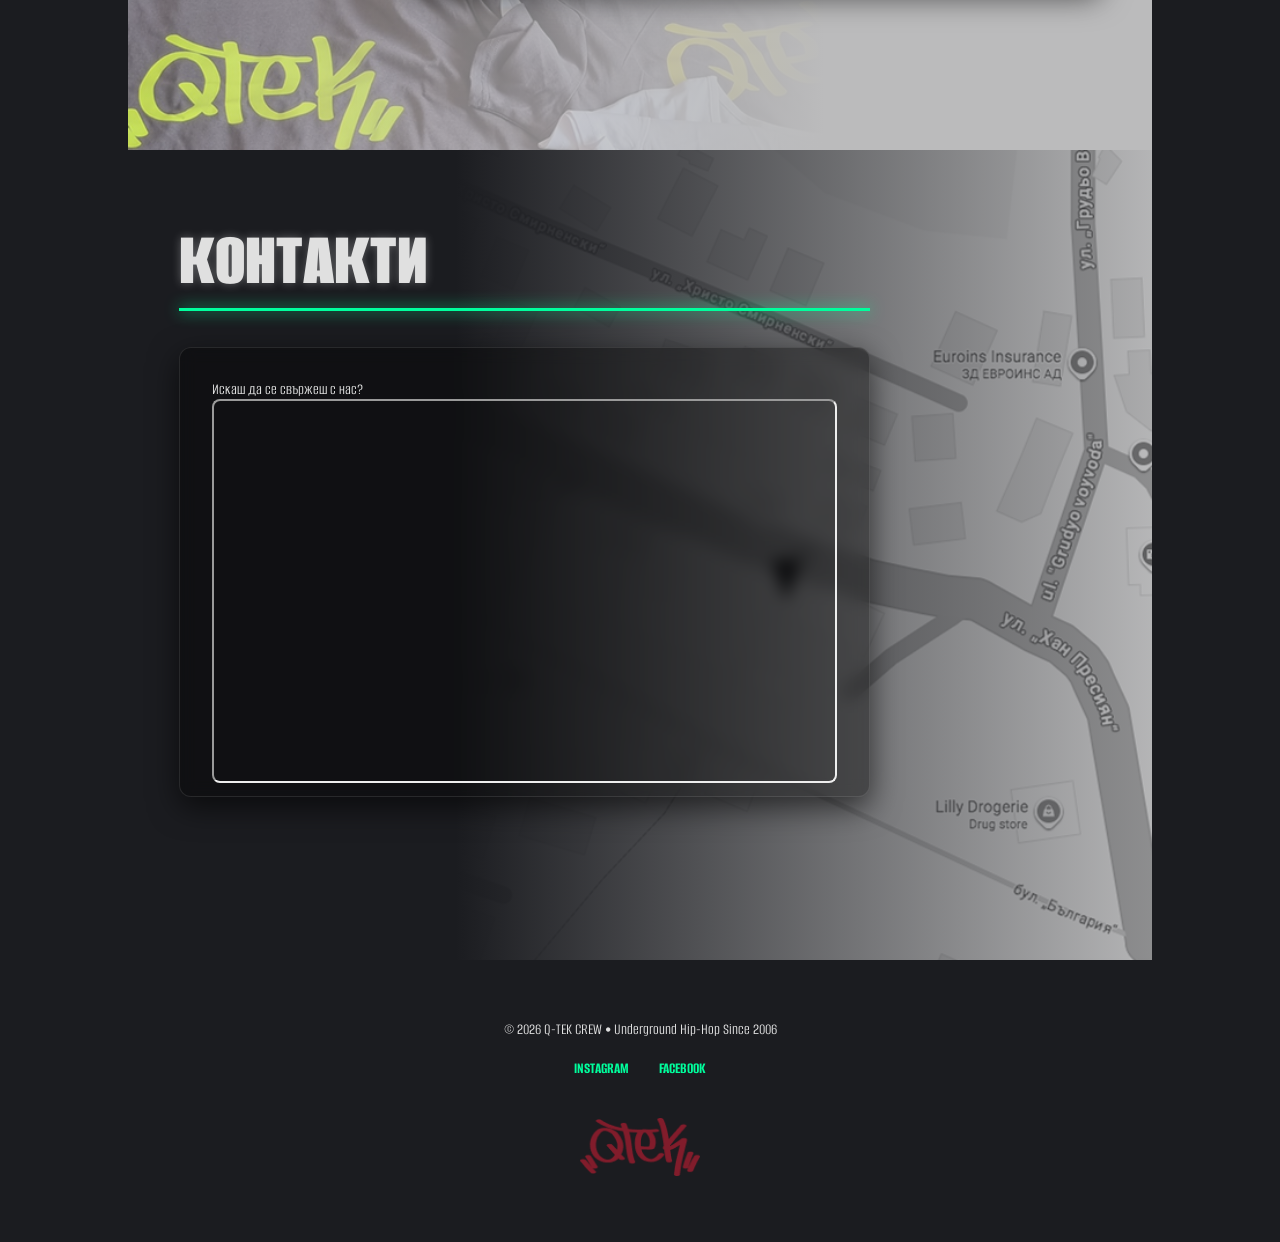
==== commit 767f5ebd: "Update index.html" ====
--- a/index.html
+++ b/index.html
@@ -56,7 +56,7 @@
                         <h3>На живо, Младежки фестивал</h3>
                         <p class="location">Смолян • Младежки център</p>
                     </div>
-                    <button class="btn-ticket">Виж детайли</button>
+                    <a href="https://www.facebook.com/Crew.Smolyan" target="_blank" class="btn-ticket">Виж детайли</a>
                 </div>
                 <div class="event-card">
                     <div class="event-date"><span class="day">11</span><span class="month">МАЙ</span></div>
@@ -64,7 +64,7 @@
                         <h3>Концерт на 1-во ОУ</h3>
                         <p class="location">Смолян • РДТ</p>
                     </div>
-                    <button class="btn-ticket">Виж детайли</button>
+                    <a href="https://www.facebook.com/Crew.Smolyan" target="_blank" class="btn-ticket">Виж детайли</a>
                 </div>
                 <div class="event-card">
                     <div class="event-date"><span class="day">01</span><span class="month">ЮНИ</span></div>
@@ -72,7 +72,7 @@
                         <h3>Ден на детето</h3>
                         <p class="location">Смолян • пл. България</p>
                     </div>
-                    <button class="btn-ticket">Виж детайли</button>
+                    <a href="https://www.facebook.com/Crew.Smolyan" target="_blank" class="btn-ticket">Виж детайли</a>
                 </div>
                 <div class="event-card">
                     <div class="event-date"><span class="day">30</span><span class="month">ЮНИ</span></div>
@@ -80,7 +80,7 @@
                         <h3>Парти за края на учебната година</h3>
                         <p class="location">Пампорово • Студенец</p>
                     </div>
-                    <button class="btn-ticket">Виж детайли</button>
+                    <a href="https://www.facebook.com/Crew.Smolyan" target="_blank" class="btn-ticket">Виж детайли</a>
                 </div>
             </div>
         </section>
--- a/style.css
+++ b/style.css
@@ -1,509 +1,342 @@
+/* ==================== ГЛОБАЛНИ СТИЛОВЕ ==================== */
 * {
     margin: 0;
     padding: 0;
     box-sizing: border-box;
 }
+
+:root {
+    --primary: #00FF9D;
+    --dark: #1B1C20;
+    --light: #E0E0E0;
+    --gray-bg: #bbbbbc;
+}
+
 body {
     font-family: 'Alumni Sans', sans-serif;
-    background: #1B1C20;
-    color: #E0E0E0;
+    background: var(--dark);
+    color: var(--light);
     overflow-x: hidden;
-}
+    line-height: 1.2;
+}
+
+html {
+    scroll-behavior: smooth;
+}
+
+.main-wrapper {
+    width: 80vw;
+    margin: 0 auto;
+}
+
 /* ==================== NAVBAR ==================== */
 .navbar {
     position: fixed;
     top: 0;
-    left: 10%;
-    width: 80%;
-    height: 90px;
-    background: #1B1C20;
+    left: 50%;
+    transform: translateX(-50%);
+    width: 80vw;
+    height: clamp(60px, 8vh, 90px);
+    background: var(--dark);
     z-index: 1000;
     border-bottom: 1px solid #333;
-}
+    display: flex;
+    align-items: center;
+}
+
 .nav-container {
     width: 100%;
-    height: 100%;
-    margin: 0 auto;
+    display: flex;
+    justify-content: space-between;
+    align-items: center;
     padding: 0 5%;
-    display: flex;
-    align-items: center;
-    justify-content: space-between;
-}
+}
+
 .nav-link {
-    color: #E0E0E0;
+    color: var(--light);
     text-decoration: none;
-    font-size: 1.35rem;
-    font-weight: 400;
-    letter-spacing: 1px;
-    transition: color 0.3s;
-}
-.nav-link:hover {
-    color: #00FF9D;
-}
-.logo img {
-    width: 50px;
-    height: 45px;
-    display: block;
-}
-/* ==================== HERO ==================== */
+    font-size: clamp(1rem, 1.3vw, 1.5rem);
+    text-transform: uppercase;
+    font-weight: 700;
+}
+
+.nav-link:hover { color: var(--primary); }
+.logo img { height: clamp(35px, 5vh, 50px); width: auto; }
+
+/* ==================== HERO SECTION ==================== */
 .hero {
     height: 100vh;
-    width: 80%;
-    left: 10%;
-    min-height: 700px;
-    background: linear-gradient(rgba(0,0,0,0.1), rgba(0,0,0,0.1)),
+    background: linear-gradient(rgba(0,0,0,0.3), rgba(0,0,0,0.3)),
                 url('images/main.png') center/cover no-repeat;
-    display: flex;
-    align-items: center;
-    justify-content: center;
+    display: grid;
+    place-items: center;
     text-align: center;
+}
+
+.welcome { 
+    font-size: clamp(1.2rem, 3vh, 2.5rem); 
+    font-weight: 300; 
+    text-transform: uppercase; 
+    letter-spacing: 2px; 
+}
+
+.main-title { 
+    font-size: 15vw; 
+    font-weight: 900; 
+    line-height: 0.8; 
+    color: white; 
+}
+
+/* ==================== GRID ENGINE (СЕКЦИИ) ==================== */
+.section {
+    height: clamp(650px, 90vh, 1100px);
+    padding: 8vh 5% 4vh;
+    display: grid;
+    grid-template-columns: repeat(12, 1fr);
+    grid-template-rows: auto auto 1fr;
+    align-items: start;
     position: relative;
-}
-.hero-content {
-    z-index: 2;
-}
-.welcome {
-    font-size: 4vh;
-    font-weight: 300;
-    letter-spacing: 1px;
-    margin-bottom: 0.1vh;
-}
-.main-title {
-    font-size: 25vh;
+    overflow: hidden;
+}
+
+.section-title {
+    grid-row: 1;
+    font-size: clamp(3.5rem, 6vw, 6.5rem);
     font-weight: 900;
-    letter-spacing: 5px;
     text-transform: uppercase;
     line-height: 1;
-}
-/* ==================== СЕКЦИИ ==================== */
-.section {
-    height: 700px;
-    width: 80%;
-    left: 10%;
-    padding: 0 10%;
+    z-index: 2;
+    text-shadow: 2px 4px 10px rgba(0, 0, 0, 0.5);
+}
+
+/* ==================== ЗЕЛЕНАТА ЛИНИЯ (ФИКС) ==================== */
+.section-line {
+    grid-row: 2;
+    height: 3px !important; /* Правим я малко по-плътна за по-добър вид */
+    background-color: var(--primary) !important; /* Насилствено зелено */
+    border: none !important;
+    margin: 1vh 0 4vh;
+    opacity: 1 !important; /* Пълна видимост */
+    z-index: 10; /* Да е над всичко останало */
+    box-shadow: 0 0 15px var(--primary); /* Връщаме и сиянието */
+}
+
+/* Гарантираме позицията в ляво и дясно */
+.left-section .section-line {
+    grid-column: 4 / 13; 
+    justify-self: end;
+    width: 100%; /* Или колкото искаш да е дълга */
+}
+
+.right-section .section-line {
+    grid-column: 1 / 10;
+    justify-self: start;
+    width: 100%;
+}
+
+/* Позициониране Ляво/Дясно */
+.left-section .section-title, 
+.left-section .section-line {
+    grid-column: 4 / 13; 
+    justify-self: end;
+    text-align: right;
+}
+
+.right-section .section-title, 
+.right-section .section-line {
+    grid-column: 1 / 10;
+    justify-self: start;
+}
+
+/* ==================== КОНТЕНТ КОНТЕЙНЕРИ (ОБЩИ) ==================== */
+.about-text, .events-container, .audio-playlist, .video-wrapper, .merch-grid, .contact-container {
+    grid-row: 3;
+    height: clamp(35vh, 50vh, 60vh);
+    overflow-y: auto;
+    padding: clamp(20px, 2.5vw, 40px);
+    border-radius: 12px;
+    background: rgba(0, 0, 0, 0.4); 
+    backdrop-filter: blur(8px);
+    border: 1px solid rgba(255, 255, 255, 0.1);
+    box-shadow: 0 10px 30px rgba(0, 0, 0, 0.6);
+}
+
+.left-section .about-text, 
+.left-section .audio-playlist, 
+.left-section .merch-grid {
+    grid-column: 4 / 13; 
+    width: 100%;       
+    justify-self: end;
+}
+
+.right-section .events-container, 
+.right-section .video-wrapper, 
+.right-section .contact-container {
+    grid-column: 1 / 10;
+    width: 100%;       
+    justify-self: start;
+}
+
+/* ==================== АУДИО И ВИДЕО ==================== */
+.audio-card {
+    display: flex;
+    align-items: center;
+    background: rgba(0, 0, 0, 0.7);
+    padding: 15px;
+    margin-bottom: 15px;
+    border-radius: 10px;
+    gap: 20px;
+    max-width: 800px;
+}
+
+.audio-card img { width: 60px; height: 60px; border-radius: 4px; }
+.audio-card audio { flex: 1; max-width: 350px; height: 30px; }
+
+.video-wrapper { display: flex; gap: 30px; align-items: flex-start; }
+.main-video { flex: 2.5; aspect-ratio: 16 / 9; background: #000; border-radius: 8px; overflow: hidden; }
+.main-video iframe { width: 100%; height: 100%; }
+.video-thumbnails { flex: 1; max-width: 280px; }
+
+.thumbnail-item {
+    display: flex;
+    align-items: center;
+    gap: 12px;
+    text-decoration: none;
+    color: var(--light);
+    background: rgba(0,0,0,0.4);
+    padding: 10px;
+    margin-bottom: 10px;
+    border-radius: 6px;
+    font-size: 0.9rem;
+    transition: 0.3s;
+}
+
+.thumbnail-item:hover { background: var(--primary); color: #000; }
+.thumbnail-item img { width: 70px; aspect-ratio: 16/9; object-fit: cover; border-radius: 3px; }
+
+/* ==================== МЪРЧ СЕКЦИЯ ==================== */
+.merch-grid {
+    display: grid;
+    grid-template-columns: repeat(auto-fill, minmax(180px, 220px)); 
+    gap: 25px;
+    justify-content: center;
+    align-content: start;
+}
+
+.merch-card {
+    background: rgba(0, 0, 0, 0.5);
+    border-radius: 10px;
+    overflow: hidden;
+    min-height: 320px; 
+    display: flex;
+    flex-direction: column;
+    border: 1px solid rgba(255, 255, 255, 0.05);
     position: relative;
-    display: flex;
-    align-items: flex-start;
-    overflow: hidden;
-}
-/* Заглавия - поправена вертикална позиция */
-.section h2 {
-    font-size: 50px;
+    transition: transform 0.3s ease;
+}
+
+.merch-card img {
+    width: 100%;
+    height: 200px;
+    object-fit: contain;
+    background: #fff;
+    padding: 15px;
+    display: block;
+}
+
+.merch-info {
+    padding: 20px 15px;
+    text-align: center;
+    flex-grow: 1;
+    display: flex;
+    flex-direction: column;
+    justify-content: center;
+}
+
+.merch-name {
+    font-size: 1rem !important;
+    font-weight: 700 !important;
+    margin-bottom: 8px !important;
+    text-transform: uppercase;
+    letter-spacing: 1px;
+    color: #E0E0E0 !important; /* Насилствено бяло/светло */
+}
+
+.merch-price {
+    font-size: 1.3rem !important;
+    font-weight: 900 !important;
+    color: var(--primary) !important;
+}
+
+.merch-card a { text-decoration: none; }
+
+/* ==================== УЧАСТИЯ ==================== */
+.event-card {
+    display: flex;
+    justify-content: space-between;
+    align-items: center;
+    background: rgba(0,0,0,0.6);
+    padding: 20px;
+    margin-bottom: 15px;
+    border-radius: 10px;
+    max-width: 800px;
+}
+
+.day { font-size: 3rem; color: var(--primary); font-weight: 900; line-height: 1; }
+.month { font-size: 1rem; display: block; font-weight: 700; color: white; }
+
+.btn-ticket {
+    background: var(--primary);
+    border: none;
+    padding: 10px 20px;
+    font-family: inherit;
     font-weight: 900;
     text-transform: uppercase;
-    position: absolute;
-    top: 85px;
-    z-index: 3;
-}
-.left-section h2 {
-    color: #1B1C20;
-    right: 5%;
-}
-.right-section h2 {
-    left: 5%;
-}
-.section-line {
-    position: absolute;
-    top: 148px;
-    width: 58%;
-    height: 2px;
-    border: none;
-    background: #00FF9D;
-    opacity: 0.75;
-    z-index: 3;
-}
-.left-section .section-line { right: 5%; }
-.right-section .section-line { left: 5%; }
-/* ==================== BACKGROUND & GRADIENT ==================== */
-.left-section, .right-section {
-    background-repeat: no-repeat;
-}
-/* Леви секции */
+    cursor: pointer;
+    border-radius: 4px;
+}
+
+/* ==================== BACKGROUNDS ==================== */
 .left-section {
-    background-image:
-        linear-gradient(90deg,
-            rgba(187,187,188,0.30) 0%,
-            rgba(187,187,188,1) 32%,
-            rgba(187,187,188,1) 100%),
-        url('images/bg-about.jpg');
-    background-position: left center;
-    background-size: auto 100%;
-}
-/* Десни секции */
+    background: linear-gradient(90deg, rgba(187,187,188,0.1) 0%, rgba(187,187,188,0.8) 45%), 
+                url('images/bg-about.jpg') left/auto 100% no-repeat;
+}
+
 .right-section {
-    background-image:
-        linear-gradient(90deg,
-            rgba(27,28,32,1) 0%,
-            rgba(27,28,32,1) 68%,
-            rgba(27,28,32,0.30) 100%),
-        url('images/bg-uchastia.jpg');
-    background-position: right center;
-    background-size: auto 100%;
-}
-/* Специфични background-и */
-#about { background-image: linear-gradient(90deg, rgba(187,187,188,0.30) 0%, rgba(187,187,188,1) 32%, rgba(187,187,188,1) 100%), url('images/rub.png'); }
-#audio { background-image: linear-gradient(90deg, rgba(187,187,188,0.30) 0%, rgba(187,187,188,1) 32%, rgba(187,187,188,1) 100%), url('images/audio.png'); }
-#merch { background-image: linear-gradient(90deg, rgba(187,187,188,0.30) 0%, rgba(187,187,188,1) 32%, rgba(187,187,188,1) 100%), url('images/merch.png'); }
-#uchastia{ background-image: linear-gradient(90deg, rgba(27,28,32,1) 0%, rgba(27,28,32,1) 68%, rgba(27,28,32,0.30) 100%), url('images/uchastia.png'); }
-#video { background-image: linear-gradient(90deg, rgba(27,28,32,1) 0%, rgba(27,28,32,1) 68%, rgba(27,28,32,0.30) 100%), url('images/video.png'); }
-#contact { background-image: linear-gradient(90deg, rgba(27,28,32,1) 0%, rgba(27,28,32,1) 68%, rgba(27,28,32,0.30) 100%), url('images/contact.png'); }
-/* ==================== ЗА НАС - ТЕКСТ ==================== */
-.about-text {
-    position: absolute;
-    top: 190px;
-    Right: 12vh;
-    width: 51vh;
-    height: 350px;
-    overflow-y: auto;
-    padding-right: 20px;
-    color: #111111;
-    font-size: 1.4rem;
-    line-height: 1.6;
-    background: rgba(255,255,255,0.15);
-    padding: 25px;
-    border-radius: 8px;
-}
-/* Стил на скролбара */
-.about-text::-webkit-scrollbar {
-    width: 6px;
-}
-.about-text::-webkit-scrollbar-track {
-    background: rgba(27, 28, 32, 0.2);
-}
-.about-text::-webkit-scrollbar-thumb {
-    background: #00FF9D;
-    border-radius: 3px;
-}
-.about-text::-webkit-scrollbar-thumb:hover {
-    background: #00cc7a;
-}
-/* ==================== УЧАСТИЯ - КАЛЕНДАР ==================== */
-.events-container {
-    position: absolute;
-    top: 190px;
-    Left: 15%;
-    width: 48%;
-    height: 350px;
-    overflow-y: auto;
-    padding-right: 15px;
-}
-.event-card {
-    display: flex;
-    align-items: center;
-    background: rgba(27, 28, 32, 0.85);
-    border: 1px solid rgba(0, 255, 157, 0.15);
-    border-radius: 8px;
-    padding: 12px;
-    margin-bottom: 16px;
-    transition: all 0.3s;
-}
-.event-card:hover {
-    background: rgba(27, 28, 32, 0.95);
-    border-color: #00FF9D;
-    transform: translateX(8px);
-}
-.event-card img {
-    width: 70px;
-    height: 70px;
-    object-fit: contain;
-    border-radius: 6px;
-    margin-right: 18px;
-}
-.event-info {
-    flex: 1;
-}
-.event-info h3 {
-    font-size: 1.45rem;
-    margin-bottom: 4px;
-    color: white;
-}
-.location {
-    color: #aaaaaa;
-    font-size: 1.05rem;
-    margin-bottom: 8px;
-}
-.event-date {
-    display: flex;
-    align-items: center;
-    gap: 6px;
-}
-.day {
-    font-size: 2.1rem;
-    font-weight: 900;
-    line-height: 1;
-    color: #00FF9D;
-}
-.month {
-    font-size: 1.1rem;
-    font-weight: 700;
-    color: #aaaaaa;
-    text-transform: uppercase;
-}
-.btn-ticket {
-    background: #00FF9D;
-    color: #1B1C20;
-    border: none;
-    padding: 10px 18px;
-    border-radius: 6px;
-    font-weight: 700;
-    cursor: pointer;
-    transition: 0.3s;
-}
-.btn-ticket:hover {
-    background: white;
-    transform: scale(1.05);
-}
-/* Скролбар за календара */
-.events-container::-webkit-scrollbar {
-    width: 6px;
-}
-.events-container::-webkit-scrollbar-track {
-    background: rgba(27, 28, 32, 0.3);
-}
-.events-container::-webkit-scrollbar-thumb {
-    background: #00FF9D;
-    border-radius: 3px;
-}
-/* ==================== АУДИО СЕКЦИЯ - HTML + CSS only ==================== */
-.audio-playlist {
-    position: absolute;
-    top: 190px;
-    right: 12%;
-    width: 51%;
-    height: 350px;
-    overflow-y: auto;
-    padding-right: 15px;
-}
-.audio-card {
-    display: flex;
-    align-items: center;
-    background: rgba(27, 28, 32, 0.85);
-    border: 1px solid rgba(0, 255, 157, 0.15);
-    border-radius: 10px;
-    padding: 14px;
-    margin-bottom: 16px;
-    gap: 16px;
-}
-.audio-card:hover {
-    border-color: #00FF9D;
-    background: rgba(27, 28, 32, 0.95);
-}
-.audio-card img {
-    width: 75px;
-    height: 75px;
-    object-fit: contain;
-    border-radius: 8px;
-    flex-shrink: 0;
-}
-.audio-info {
-    flex: 1;
-}
-.audio-info h3 {
-    font-size: 1.4rem;
-    margin-bottom: 5px;
-    color: white;
-}
-.artist {
-    color: #aaaaaa;
-    font-size: 1.1rem;
-}
-/* Native audio controls styling */
-audio {
-    width: 350px;
-    accent-color: #00FF9D;
-}
-audio::-webkit-media-controls-panel {
-    background: rgba(27, 28, 32, 0.9);
-}
-/* Скролбар за аудио плейъра */
-.audio-playlist::-webkit-scrollbar {
-    width: 6px;
-}
-.audio-playlist::-webkit-scrollbar-track {
-    background: rgba(27, 28, 32, 0.3);
-}
-.audio-playlist::-webkit-scrollbar-thumb {
-    background: #00FF9D;
-    border-radius: 3px;
-}
-/* ==================== ВИДЕО СЕКЦИЯ ==================== */
-.video-wrapper {
-    position: absolute;
-    top: 190px;
-    left: 13%;
-    width: 51%;
-    display: flex;
-    gap: 25px;
-    height: 350px;
-}
-.main-video {
-    flex: 1;
-}
-.main-video iframe {
-    width: 100%;
-    height: 100%;
-    border-radius: 10px;
-    box-shadow: 0 10px 30px rgba(0,0,0,0.6);
-}
-/* Thumbnails */
-.video-thumbnails {
-    width: 220px;
-    overflow-y: auto;
-    Padding-left: 20px;
-}
-.video-thumbnails h3 {
-    color: #00FF9D;
-    margin-bottom: 15px;
-    font-size: 1.35rem;
-}
-.thumbnail-item {
-    display: flex;
-    gap: 12px;
-    margin-bottom: 14px;
-    padding: 6px;
-    border-radius: 6px;
-    text-decoration: none;
-    color: inherit;
-    transition: 0.3s;
-}
-.thumbnail-item:hover {
-    background: rgba(0, 255, 157, 0.15);
-}
-.thumbnail-item img {
-    width: 85px;
-    height: 48px;
-    object-fit: cover;
-    border-radius: 4px;
-}
-.thumb-info p {
-    font-size: 0.95rem;
-    line-height: 1.35;
-    margin: 4px 0 0 0;
-}
-/* ==================== МЪРЧ СЕКЦИЯ ==================== */
-.merch-grid {
-position: absolute;
-    top: 190px;
-    right: 11%;
-    width: 52%;
-    display: grid;
-    grid-template-columns: 1fr 1fr;
-    gap: 25px;
-    padding-right: 15px;
-}
-.merch-card {
-    background: rgba(27, 28, 32, 0.85);
-    border: 1px solid rgba(0, 255, 157, 0.15);
-    border-radius: 12px;
-    overflow: hidden;
-    transition: all 0.3s;
-}
-.merch-card:hover {
-    transform: translateY(-8px);
-    border-color: #00FF9D;
-    box-shadow: 0 15px 30px rgba(0, 0, 0, 0.5);
-}
-.merch-card img {
-    width: 100%;
-    height: 280px;
-    object-fit: cover;
-    transition: all 0.3s;
-}
-.merch-card a {
-    display: block;
-}
-.merch-card img:hover {
-    transform: scale(1.04);
-    filter: brightness(1.1);
-}
-.merch-card a img {
-    cursor: zoom-in;
-}
-.merch-info {
-    padding: 15px;
-    text-align: center;
-}
-.merch-name {
-    font-size: 1.15rem;
-    margin-bottom: 6px;
-    color: #e0e0e0;
-    line-height: 1.3;
-}
-.merch-price {
-    font-size: 1.35rem;
-    font-weight: 700;
-    color: #00FF9D;
-    margin: 0;
-}
-/* Скролбар ако има много артикули */
-.merch-grid {
-    max-height: 350px;
-    overflow-y: auto;
-}
-.merch-grid::-webkit-scrollbar {
-    width: 6px;
-}
-.merch-grid::-webkit-scrollbar-thumb {
-    background: #00FF9D;
-    border-radius: 4px;
-}
-/* ==================== КОНТАКТИ ==================== */
-.contact-container {
-    position: absolute;
-    top: 190px;
-    left: 16%;
-    width: 47%;
-    height: 50%;
-}
-.contact-intro {
-    font-size: 1.35rem;
-    color: #e0e0e0;
-    margin-bottom: 20px;
-    text-align: center;
-}
-.google-form {
-    background: transparent;
-    padding: 0;
-    border: none;
-}
-.google-form iframe {
-    border-radius: 8px;
-}
+    background: linear-gradient(90deg, rgba(27,28,32,0.8) 55%, rgba(27,28,32,0.2) 100%), 
+                url('images/bg-uchastia.jpg') right/auto 100% no-repeat;
+}
+
+#about { background-image: linear-gradient(90deg, rgba(187,187,188,0.30) 0%, rgba(187,187,188,1) 68%), url('images/rub.png'); }
+#audio { background-image: linear-gradient(90deg, rgba(187,187,188,0.30) 0%, rgba(187,187,188,1) 68%), url('images/audio.png'); }
+#merch { background-image: linear-gradient(90deg, rgba(187,187,188,0.30) 0%, rgba(187,187,188,1) 68%), url('images/merch.png'); }
+#uchastia { background-image: linear-gradient(90deg, rgba(27,28,32,1) 0%, rgba(27,28,32,1) 32%, rgba(27,28,32,0.30) 100%), url('images/uchastia.png'); }
+#video { background-image: linear-gradient(90deg, rgba(27,28,32,1) 0%, rgba(27,28,32,1) 32%, rgba(27,28,32,0.30) 100%), url('images/video.png'); }
+#contact { background-image: linear-gradient(90deg, rgba(27,28,32,1) 0%, rgba(27,28,32,1) 32%, rgba(27,28,32,0.30) 100%), url('images/contact.png'); }
+
+/* ==================== СПЕЦИФИЧНИ КОРЕКЦИИ КОНТРАСТ ==================== */
+.left-section .section-title { color: #1B1C20 !important; text-shadow: 2px 2px 8px rgba(0, 0, 0, 0.3); }
+.right-section .section-title { color: #E0E0E0; text-shadow: 0 0 10px rgba(255, 255, 255, 0.3); }
+
+.left-section .about-text, 
+.left-section .audio-playlist, 
+.left-section .merch-grid {
+    background: rgba(255, 255, 255, 0.5) !important;
+    color: #1B1C20 !important;
+    border: 1px solid var(--primary);
+}
+
+/* Текст в светлите секции */
+.left-section .about-text p { color: #1B1C20 !important; }
+.left-section .audio-card h3, 
+.left-section .audio-card .artist { color: var(--primary) !important; }
+
 /* ==================== FOOTER ==================== */
-footer {
-    background: #0a0a0a;
-    padding: 60px 0 40px;
-    border-top: 1px solid #222;
-    text-align: center;
-}
-.footer-container {
-    max-width: 1400px;
-    margin: 0 auto;
-    padding: 0 10%;
-}
-.footer-text {
-    color: #666;
-    font-size: 1.05rem;
-    margin-bottom: 25px;
-}
-.social-icons {
-    display: flex;
-    justify-content: center;
-    gap: 40px;
-}
-.social-icon {
-    color: #e0e0e0;
-    text-decoration: none;
-    font-size: 1.25rem;
-    font-weight: 500;
-    transition: all 0.3s;
-    display: flex;
-    align-items: center;
-    gap: 10px;
-}
-.social-icon:hover {
-    color: #00FF9D;
-    transform: translateY(-4px);
-}
-.instagram:hover { color: #E1306C; }
-.facebook:hover { color: #1877F2; }
+footer { padding: 60px 0; text-align: center; }
+.social-icons { margin: 20px 0; display: flex; justify-content: center; gap: 30px; }
+.social-icons a { color: var(--primary); text-decoration: none; font-weight: 700; text-transform: uppercase; }
+.footer-tag { width: 120px; opacity: 0.5; margin-top: 20px; }
+
+/* ФОРМА */
+.google-form { height: 100%; width: 100%; }
+.google-form iframe { width: 100%; height: 100%; border-radius: 8px; }
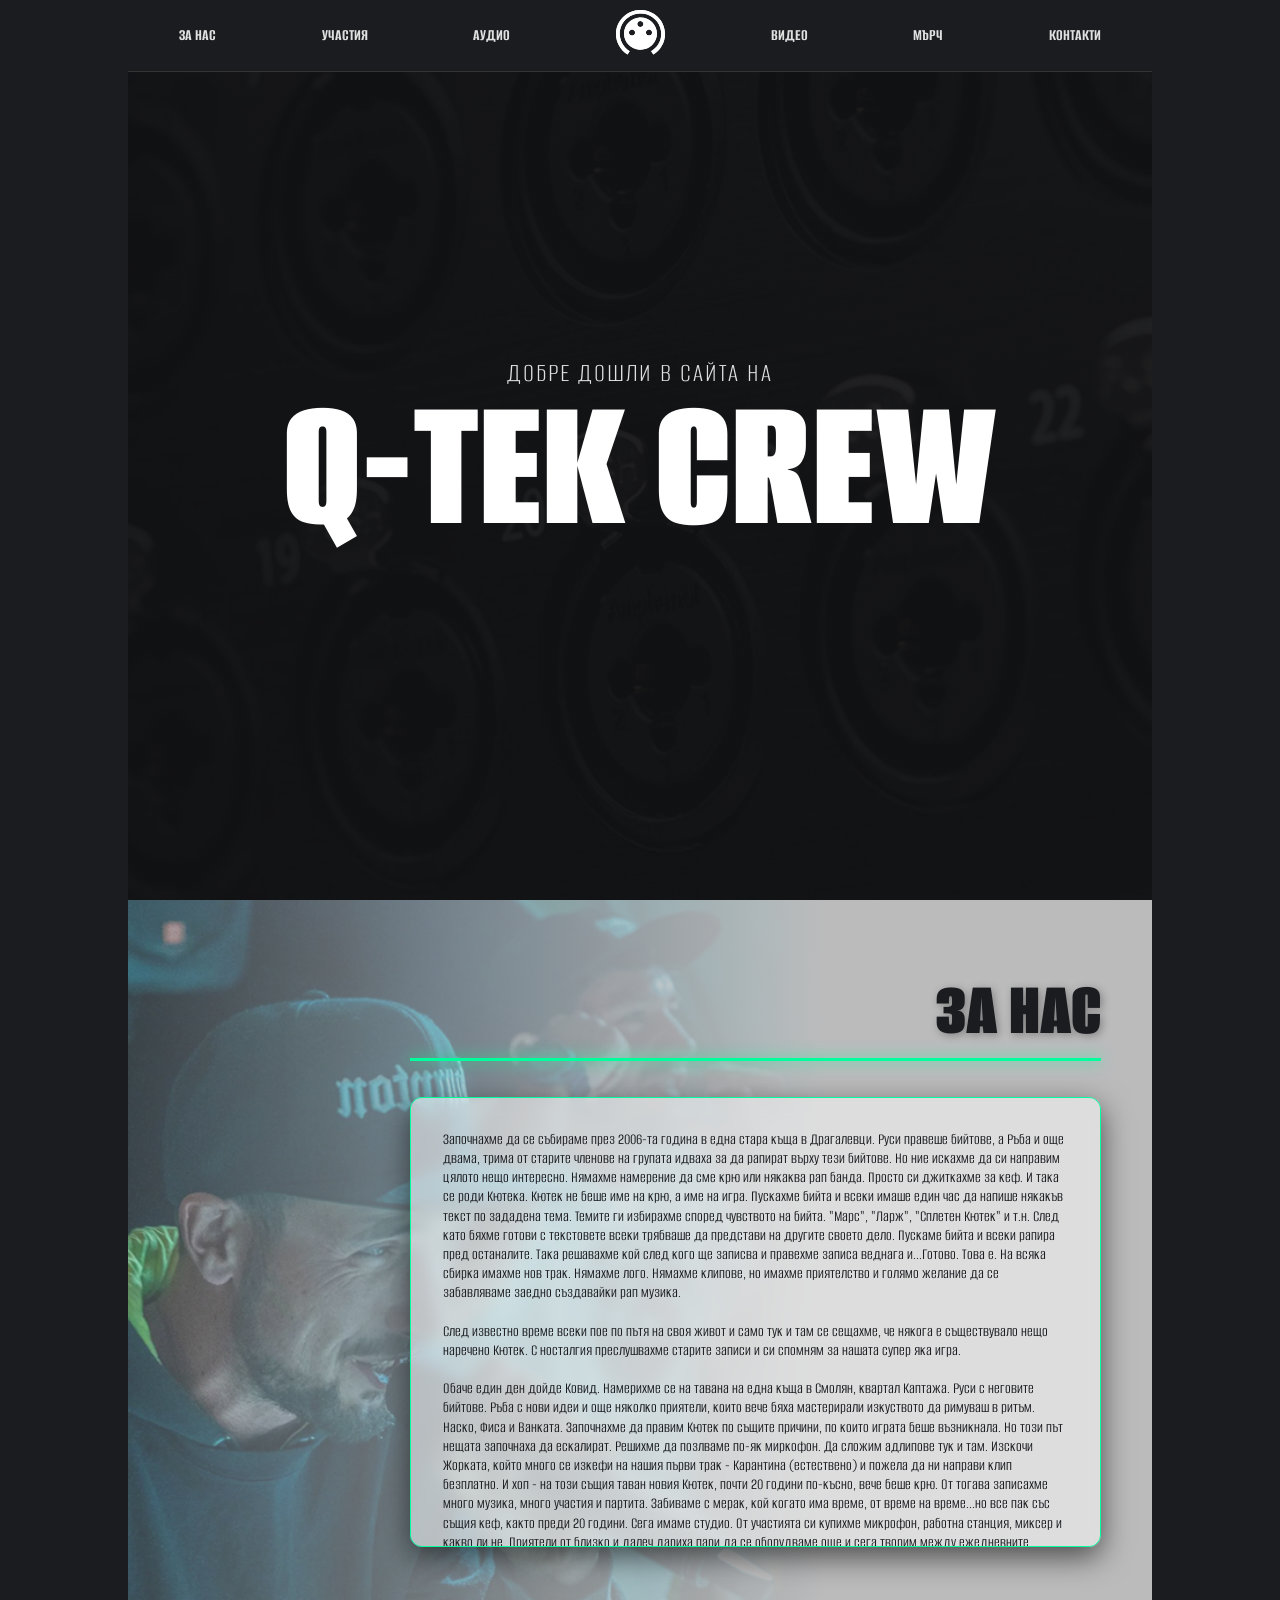
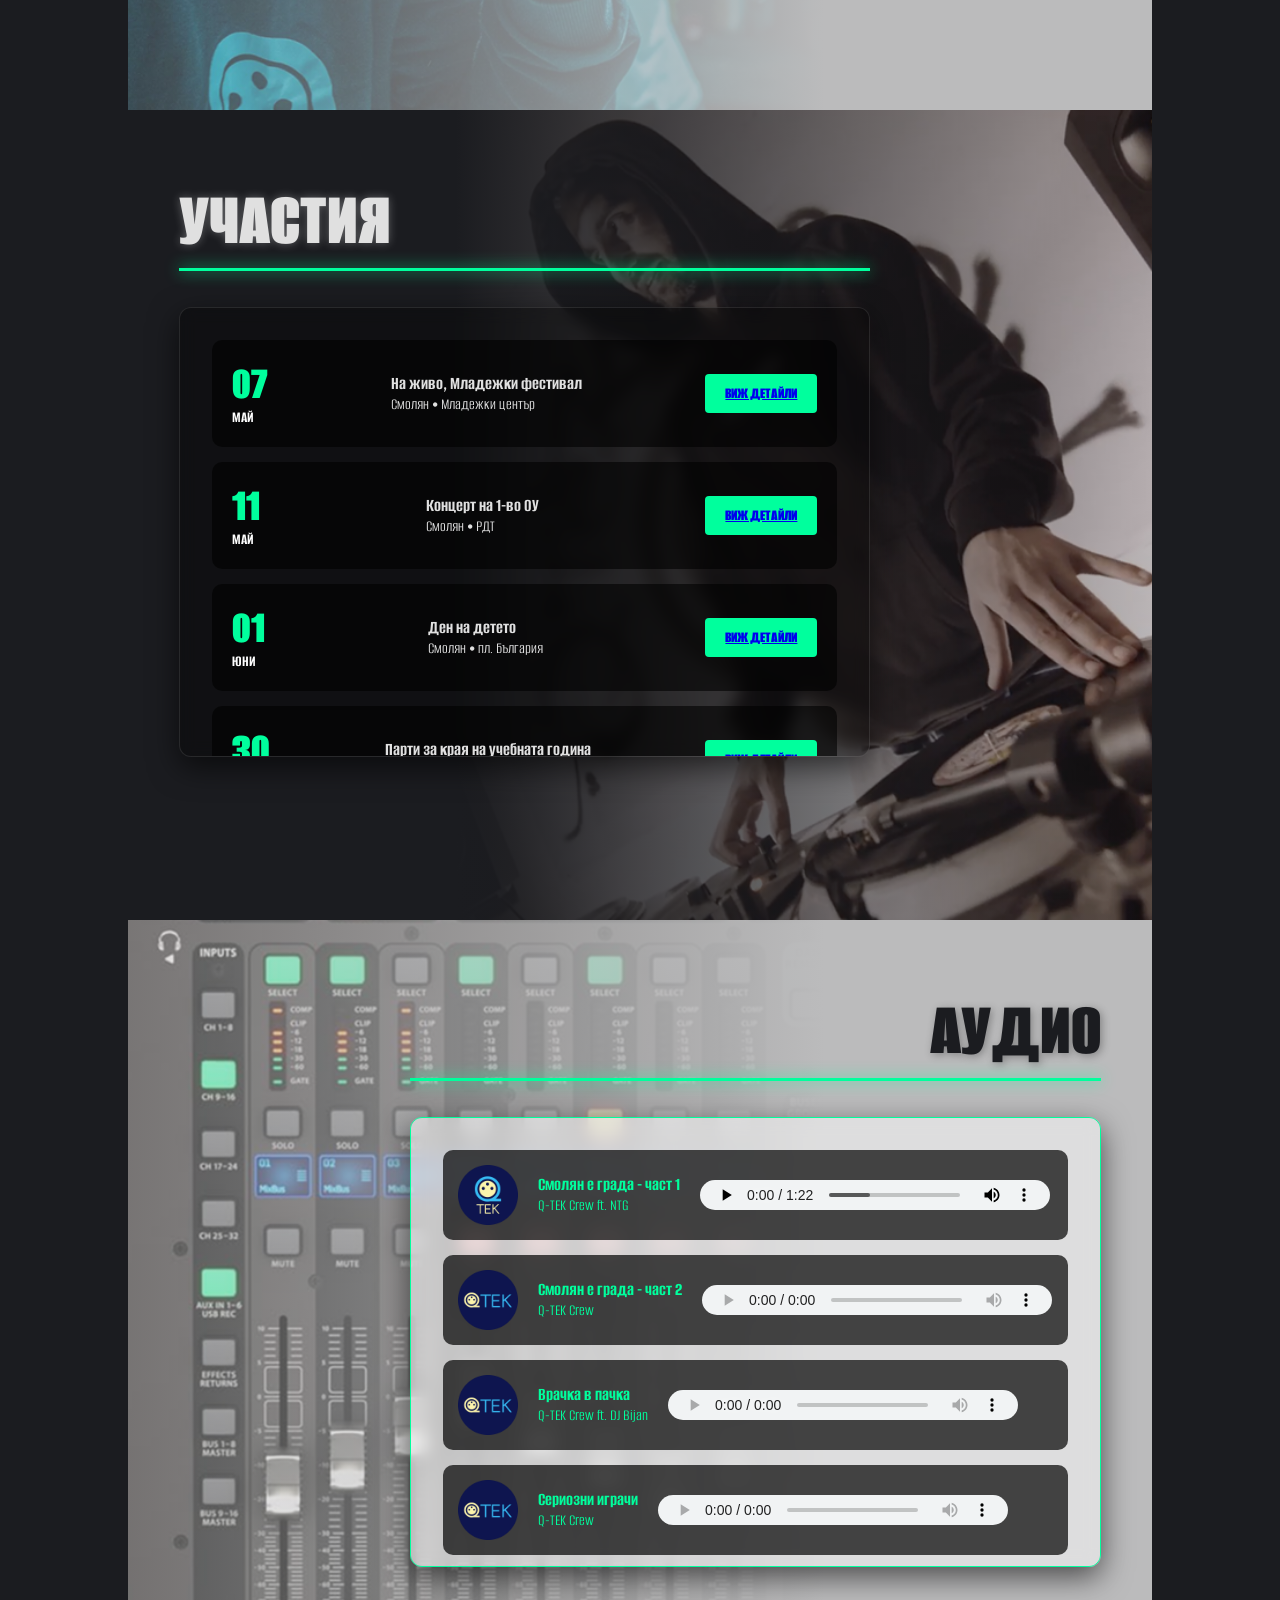
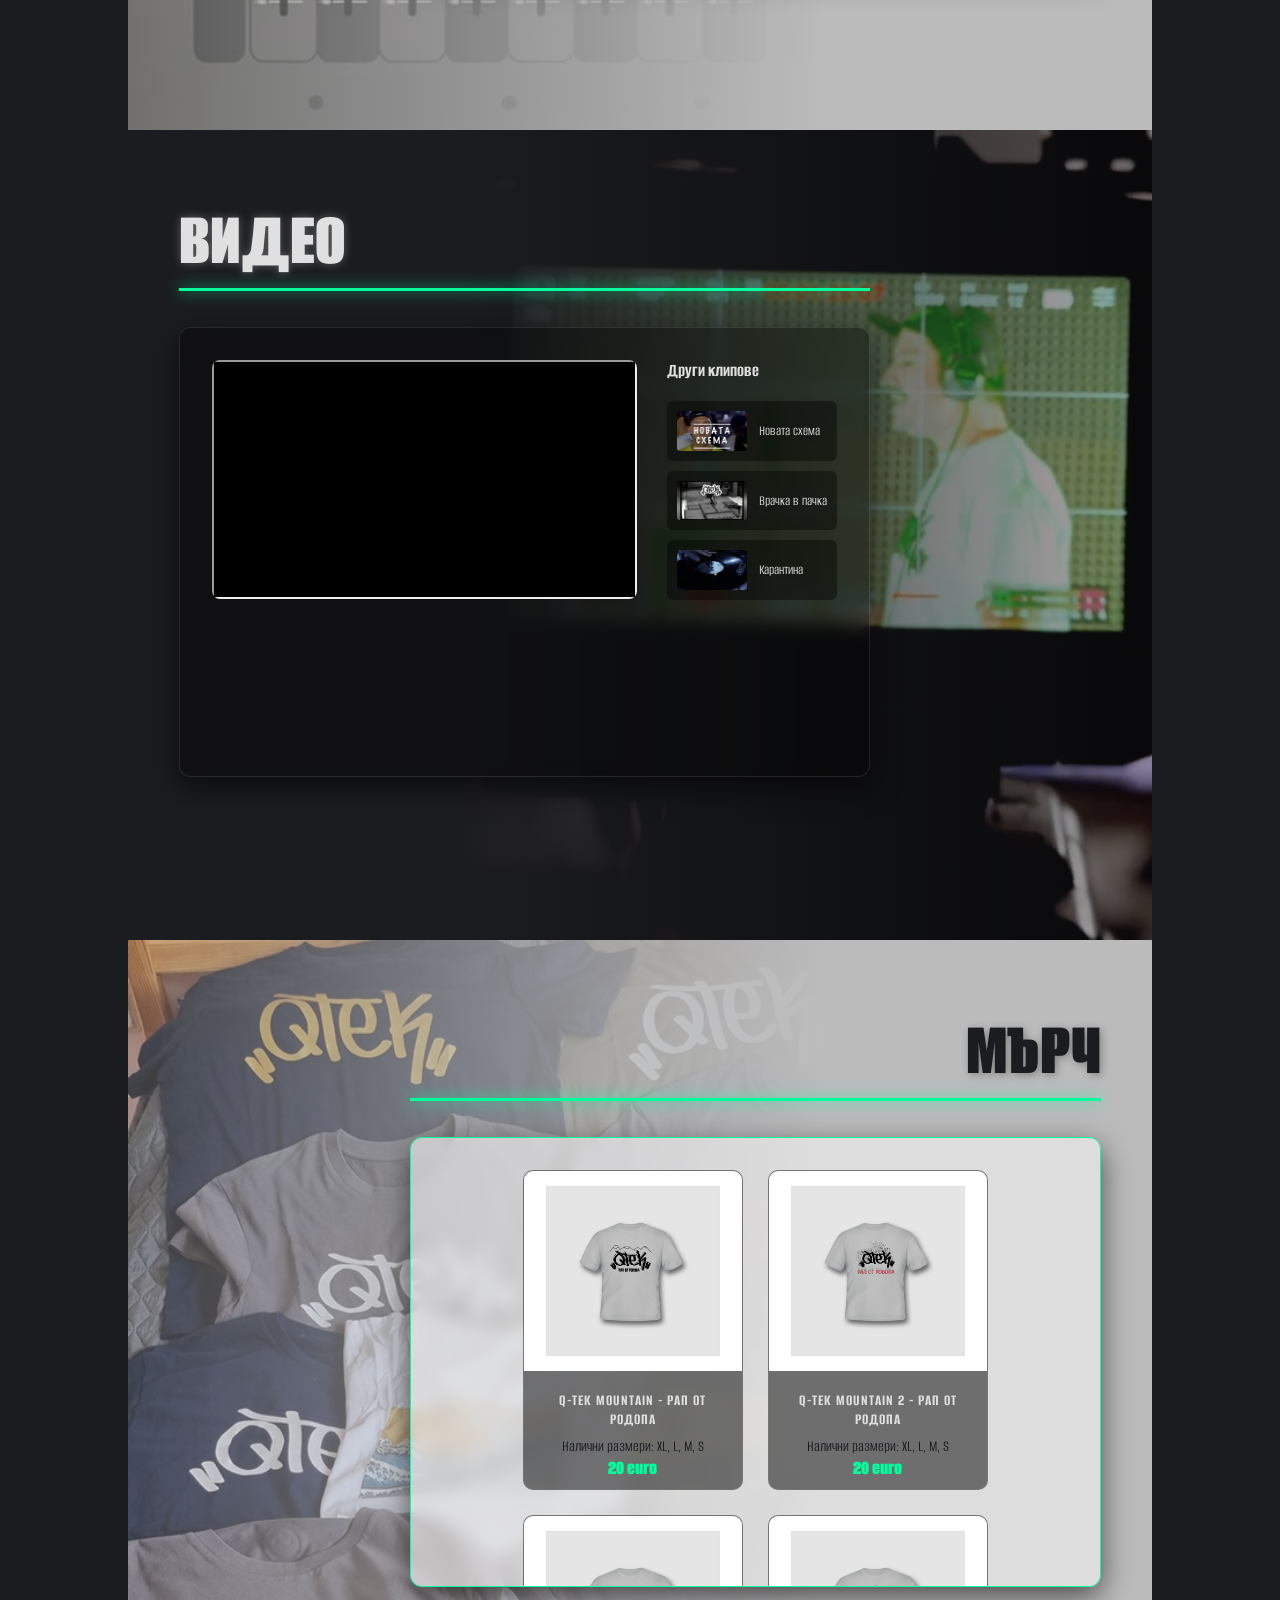
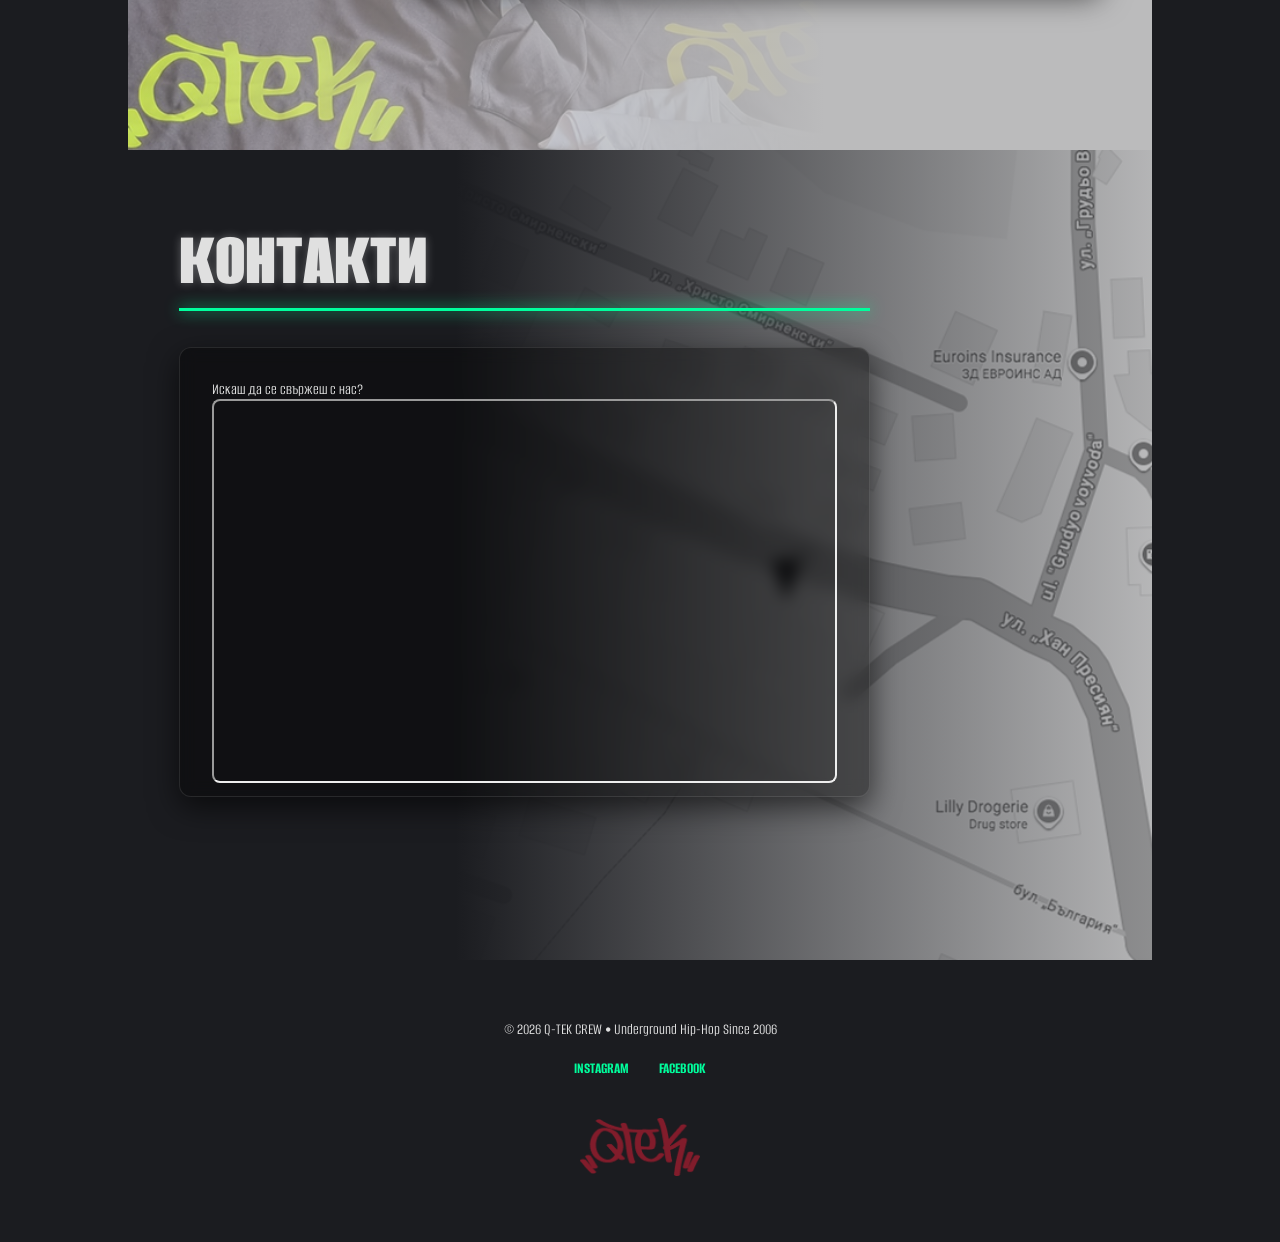
==== commit 5e1a6594: "Update index.html" ====
--- a/index.html
+++ b/index.html
@@ -6,6 +6,7 @@
     <title>Q-TEK CREW | Официален сайт</title>
     <link rel="stylesheet" href="style.css">
     <link href="https://fonts.googleapis.com/css2?family=Alumni+Sans:wght@300;400;700;900&display=swap" rel="stylesheet">
+    <link rel="icon" type="image/x-icon" href="images/favicon.ico">
 </head>
 <body>
 
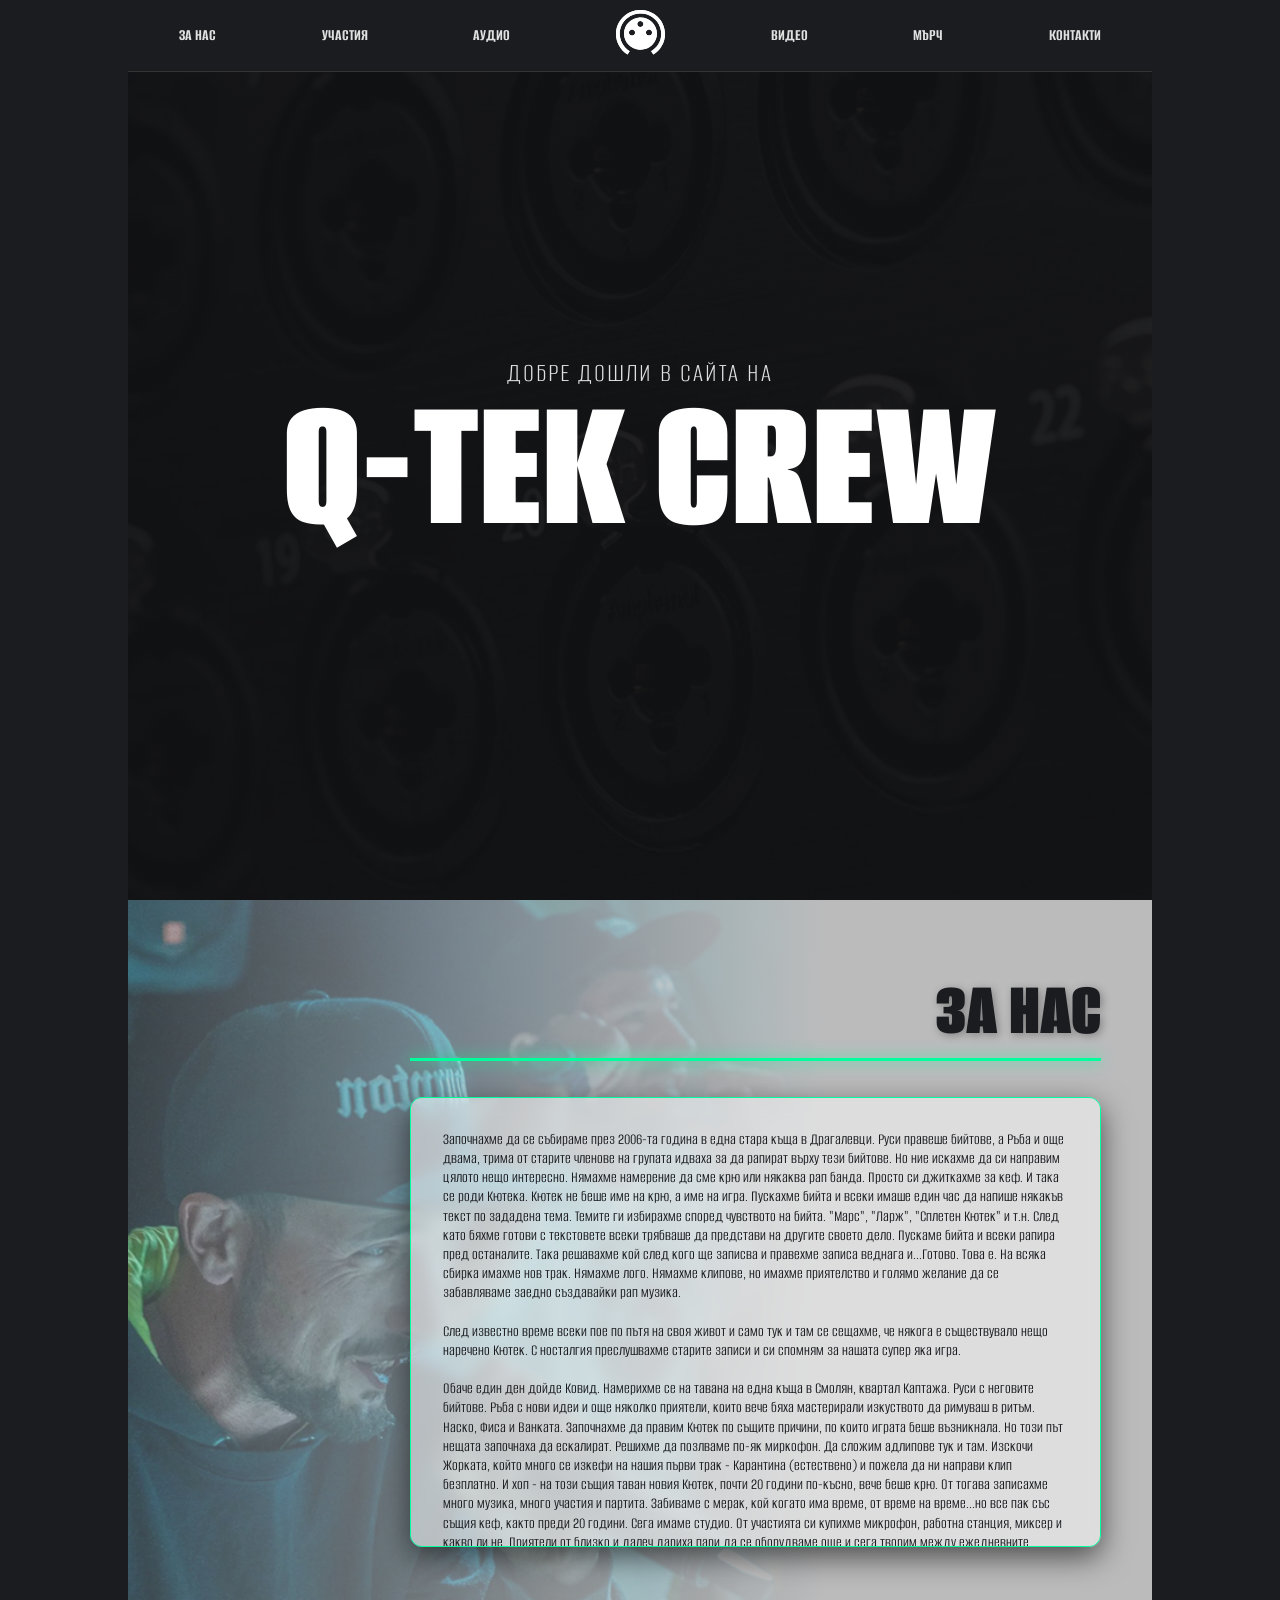
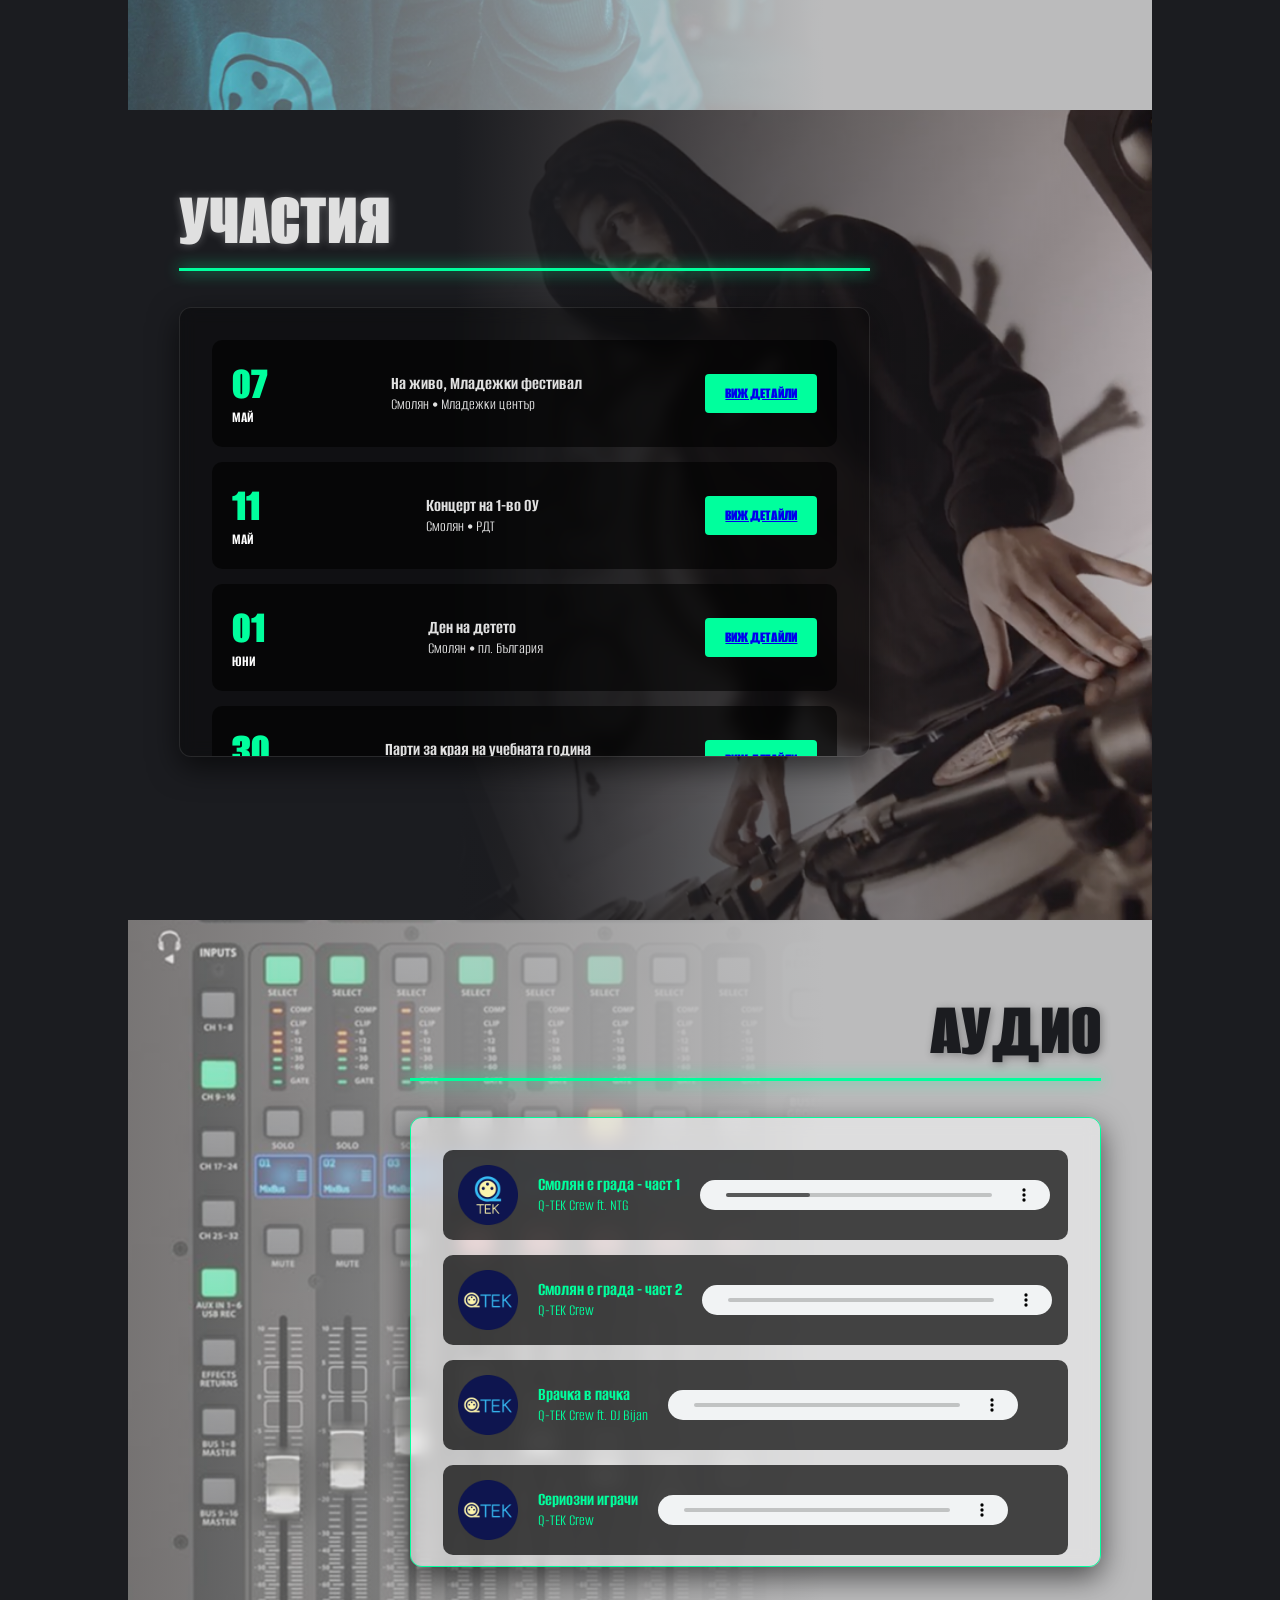
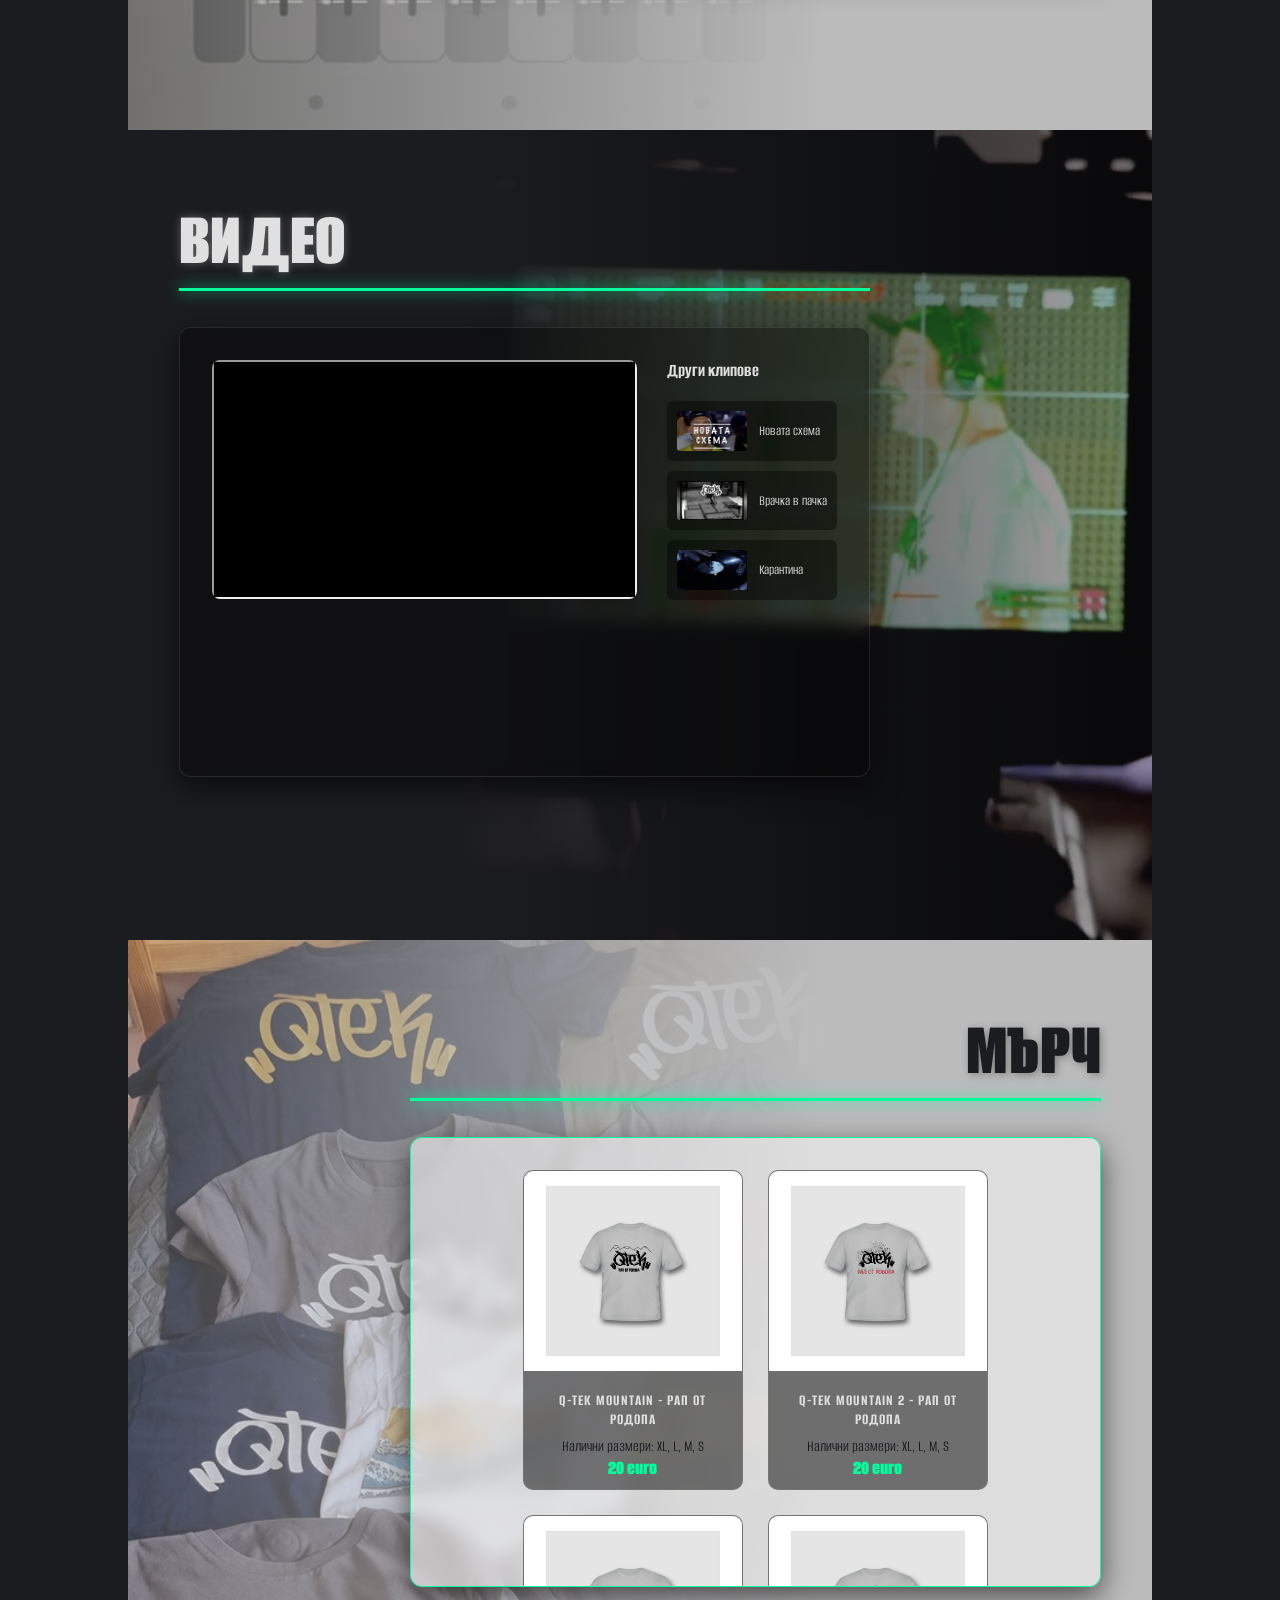
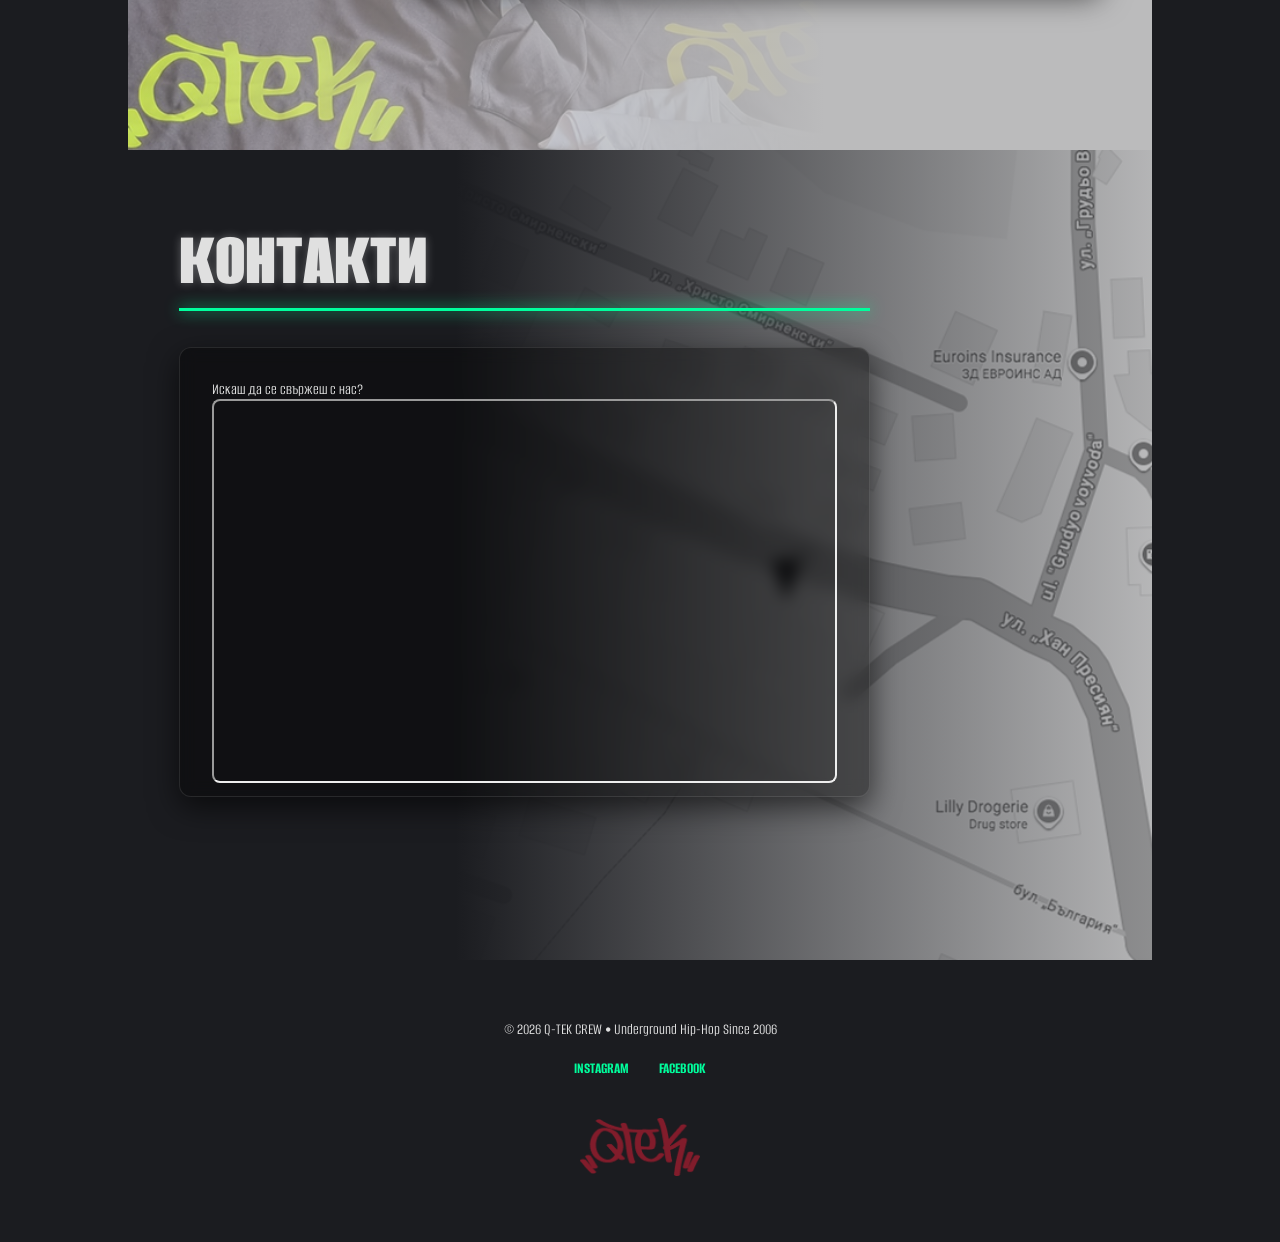
==== commit 821104da: "Update index.html" ====
--- a/index.html
+++ b/index.html
@@ -4,6 +4,15 @@
     <meta charset="UTF-8">
     <meta name="viewport" content="width=device-width, initial-scale=1.0, maximum-scale=1.0, user-scalable=no">
     <title>Q-TEK CREW | Официален сайт</title>
+    <meta name="title" content="Q-TEK CREW | Официален сайт">
+	<meta name="description" content="Underground Hip-Hop от сърцето на Родопите. История, музика, видео и мърч от Q-TEK CREW.">
+
+	<meta property="og:type" content="website">
+	<meta property="og:url" content="https://q-tek.online/">
+	<meta property="og:title" content="Q-TEK CREW | Официален сайт">
+	<meta property="og:description" content="Underground Hip-Hop от сърцето на Родопите. История, музика, видео и мърч от Q-TEK CREW.">
+	<meta property="og:image" content="https://github.com/rusiyosifov-dot/q-tekcrew/blob/main/images/social-share.jpg">
+    
     <link rel="stylesheet" href="style.css">
     <link href="https://fonts.googleapis.com/css2?family=Alumni+Sans:wght@300;400;700;900&display=swap" rel="stylesheet">
     <link rel="icon" type="image/x-icon" href="images/favicon.ico">
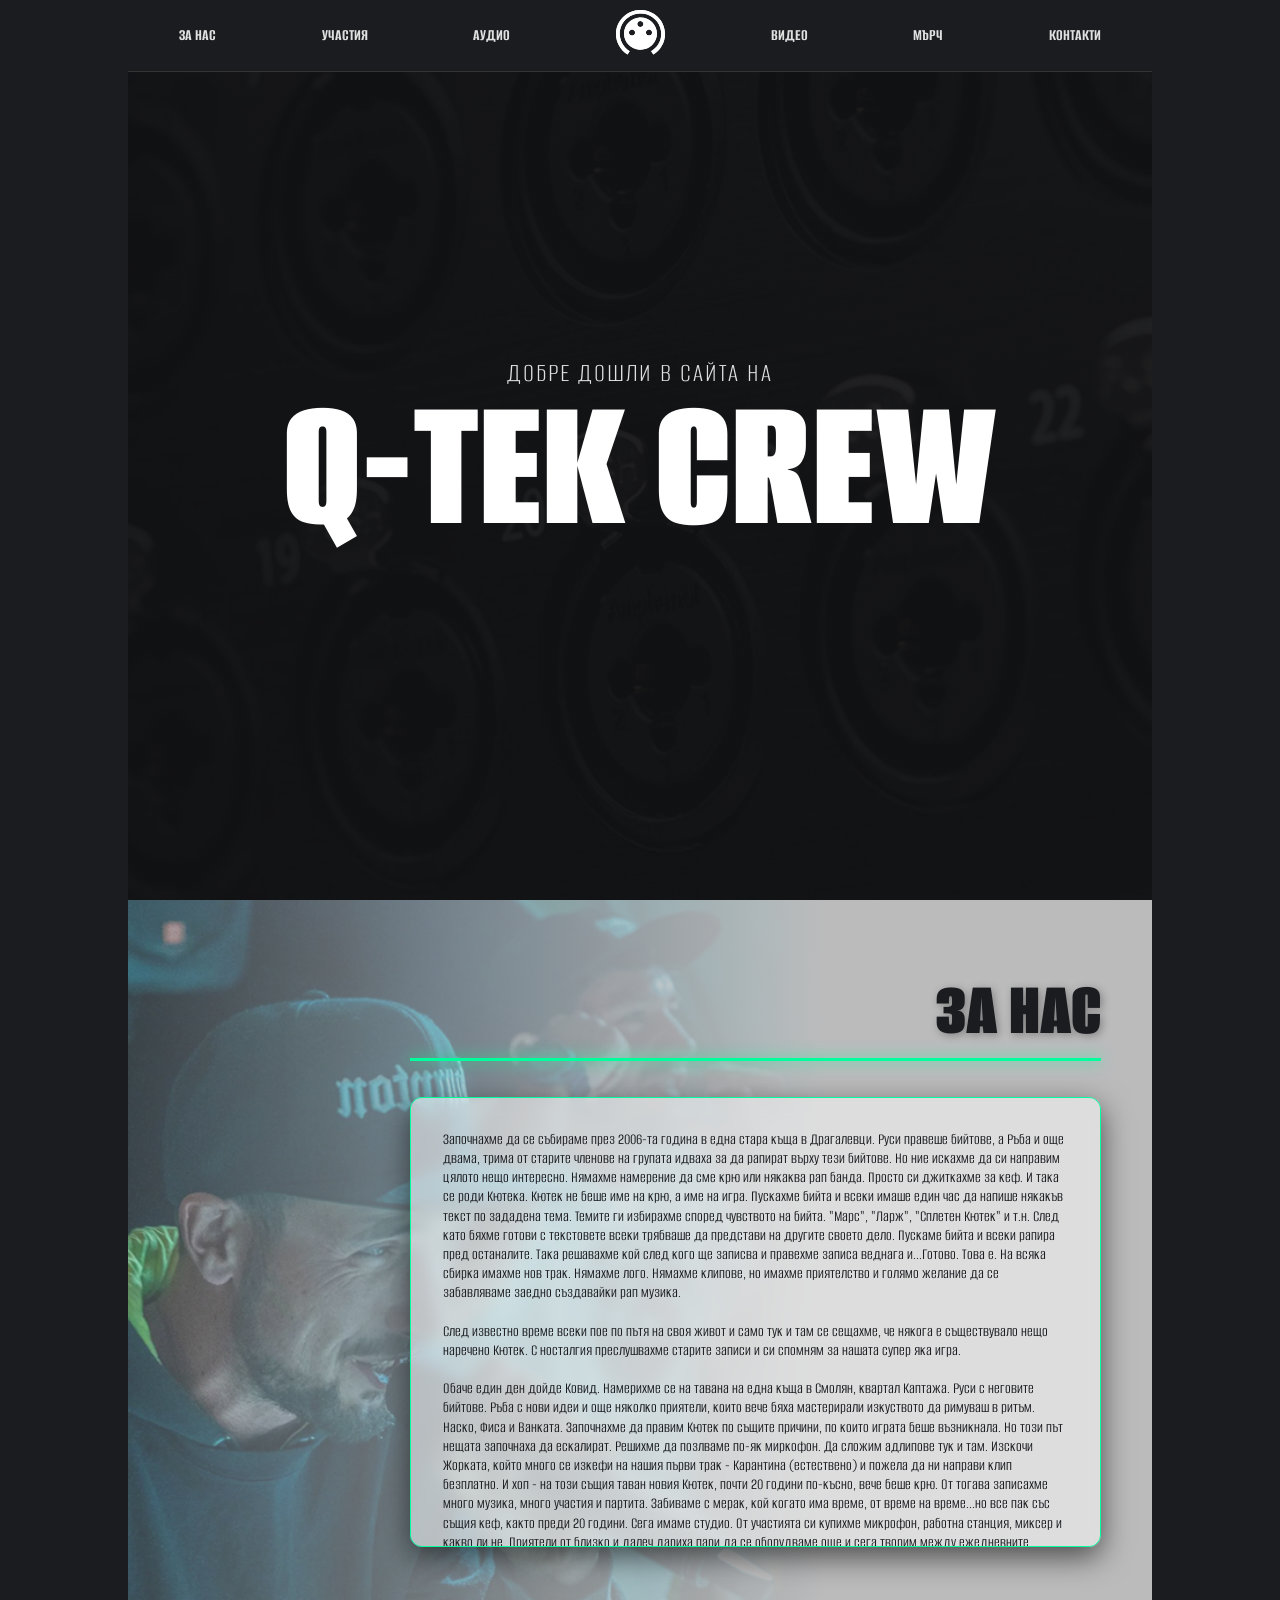
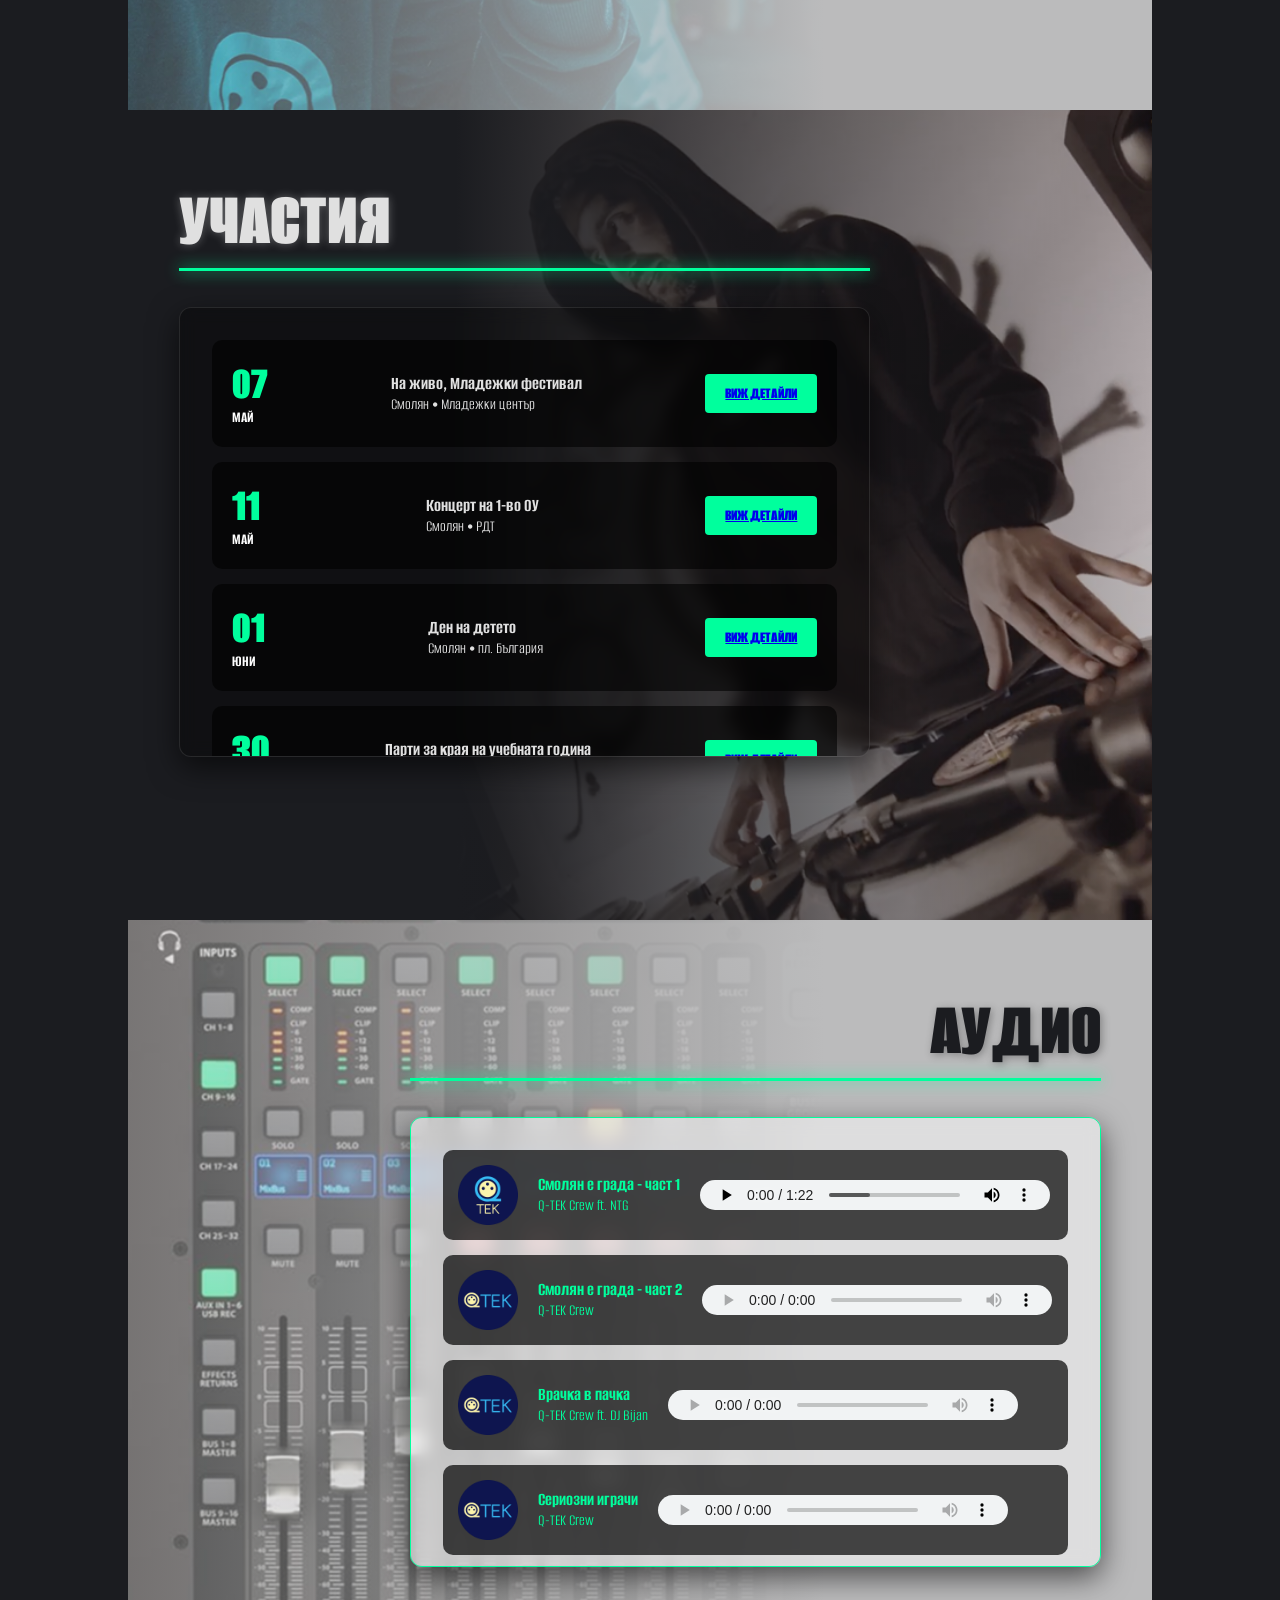
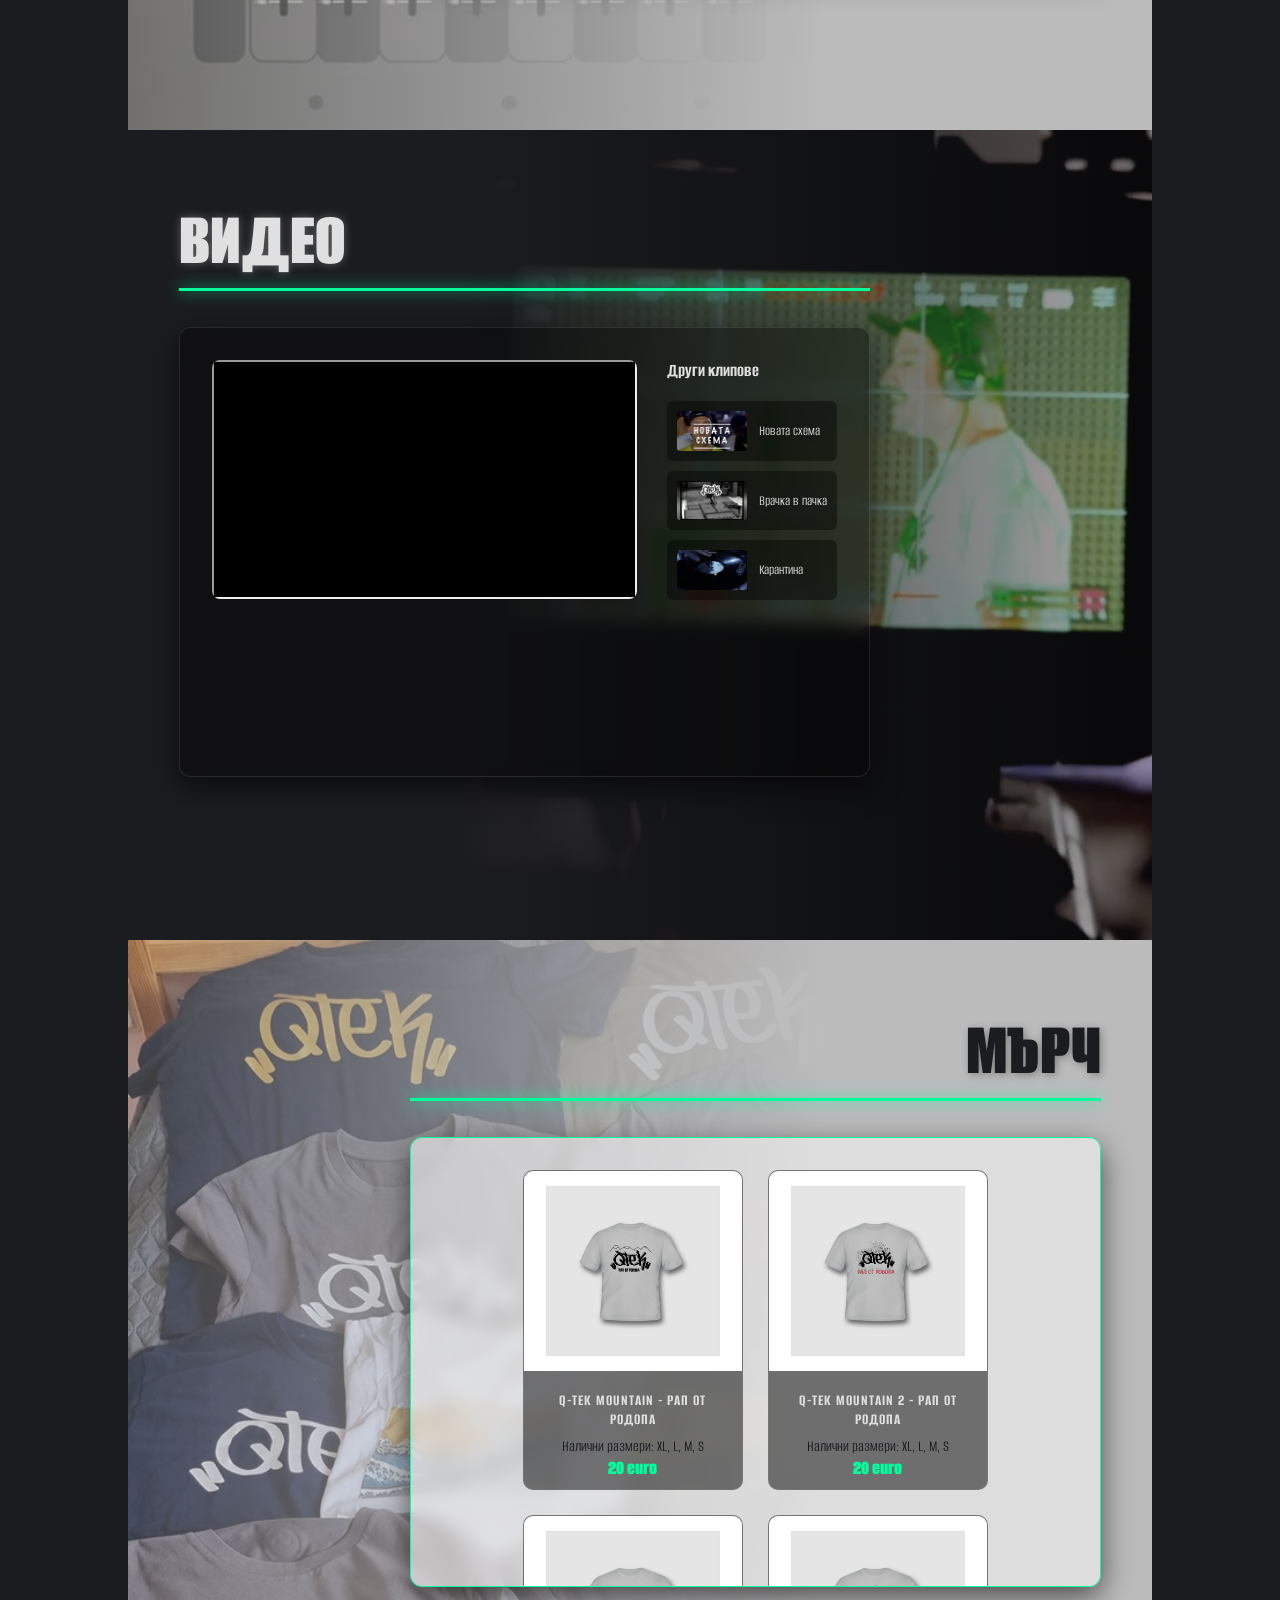
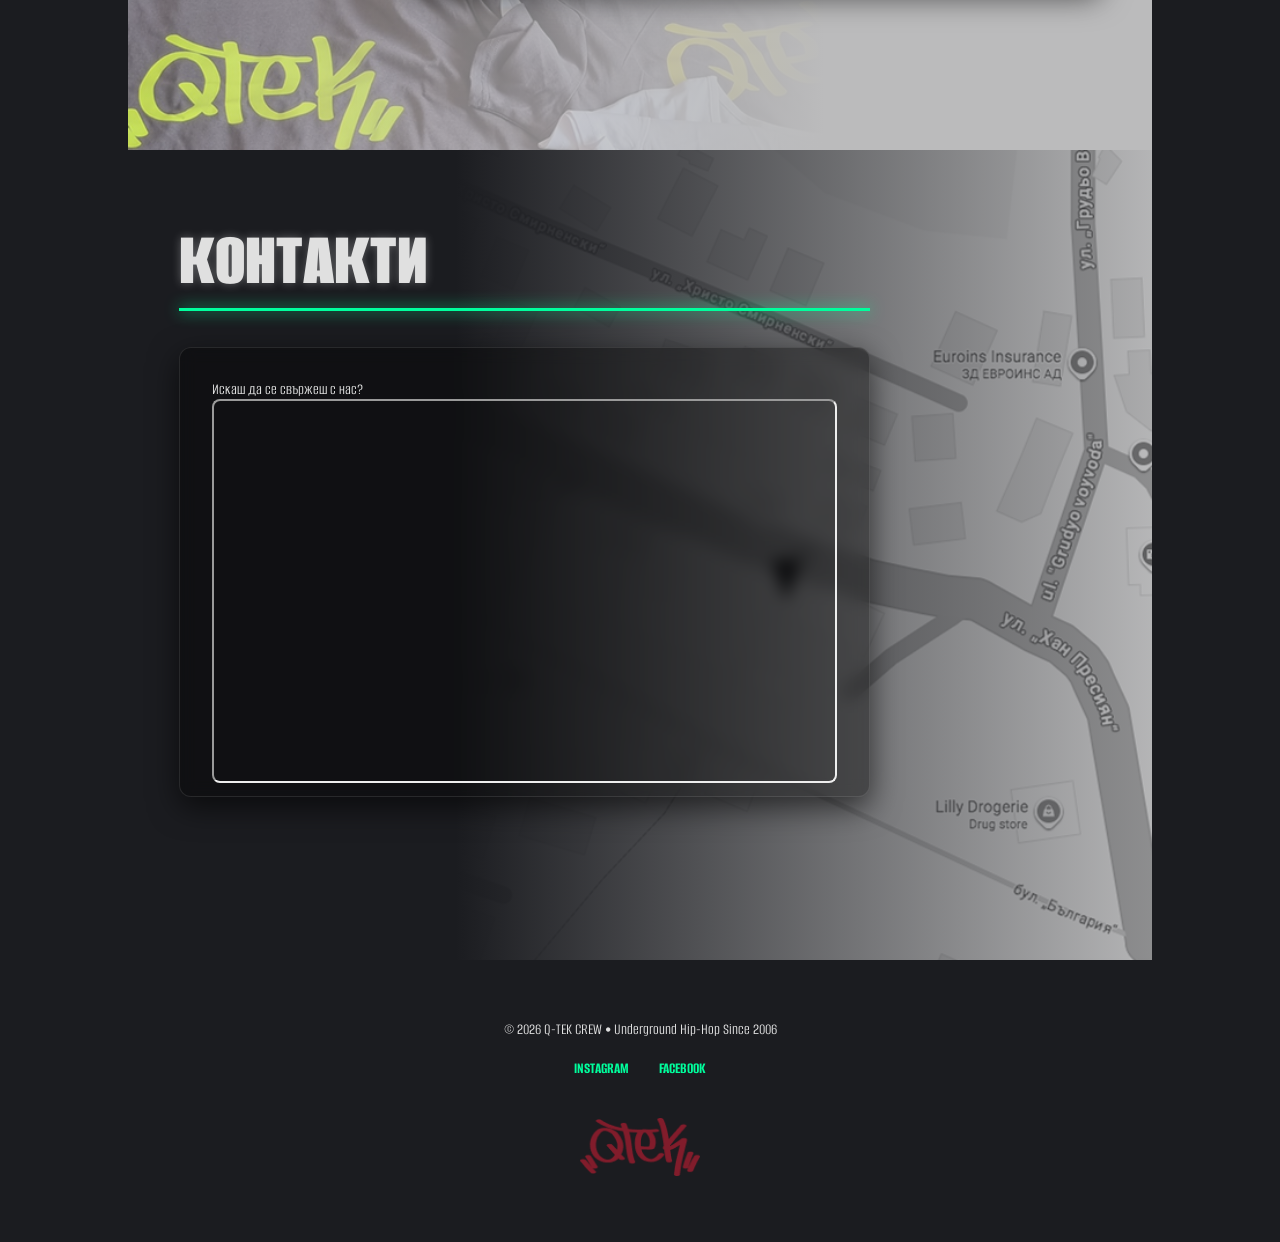
==== commit 7c971a85: "Update index.html" ====
--- a/index.html
+++ b/index.html
@@ -219,15 +219,24 @@
         </section>
 
         <footer>
-            <div class="footer-container">
-                <p>&copy; 2026 Q-TEK CREW • Underground Hip-Hop Since 2006</p>
-                <div class="social-icons">
-                    <a href="https://www.instagram.com/qtekcrew" target="_blank">Instagram</a>
-                    <a href="https://www.facebook.com/Crew.Smolyan" target="_blank">Facebook</a>
-                </div>
-                <img src="images/qtektag.png" alt="Tag" class="footer-tag">
-            </div>
-        </footer>
-
-    </div> </body>
+		    <div class="footer-container">
+		        <table class="footer-table">
+		            <tr>
+		                <td class="footer-cell">
+		                    <p>&copy; 2026 Q-TEK CREW • Underground Hip-Hop Since 2006</p>
+		                    
+		                    <div class="social-icons">
+		                        <a href="https://www.instagram.com/qtekcrew" target="_blank">Instagram</a>
+		                        <a href="https://www.facebook.com/Crew.Smolyan" target="_blank">Facebook</a>
+		                    </div>
+		                    
+		                    <img src="images/qtektag.png" alt="Tag" class="footer-tag">
+		                </td>
+		            </tr>
+		        </table>
+		    </div>
+		</footer>
+
+    </div> 
+</body>
 </html>
--- a/style.css
+++ b/style.css
@@ -259,7 +259,7 @@
     margin-bottom: 8px !important;
     text-transform: uppercase;
     letter-spacing: 1px;
-    color: #E0E0E0 !important; /* Насилствено бяло/светло */
+    color: #E0E0E0 !important; 
 }
 
 .merch-price {
@@ -332,11 +332,41 @@
 .left-section .audio-card .artist { color: var(--primary) !important; }
 
 /* ==================== FOOTER ==================== */
-footer { padding: 60px 0; text-align: center; }
-.social-icons { margin: 20px 0; display: flex; justify-content: center; gap: 30px; }
-.social-icons a { color: var(--primary); text-decoration: none; font-weight: 700; text-transform: uppercase; }
-.footer-tag { width: 120px; opacity: 0.5; margin-top: 20px; }
-
-/* ФОРМА */
+footer { 
+    padding: 60px 0; 
+}
+
+.footer-table {
+    width: 100%;
+    border-collapse: collapse;
+    border: none; 
+}
+
+.footer-cell {
+    text-align: center; 
+    padding: 0;
+    border: none;
+}
+
+.social-icons { 
+    margin: 20px 0; 
+    display: flex; 
+    justify-content: center; 
+    gap: 30px; 
+}
+
+.social-icons a { 
+    color: var(--primary); 
+    text-decoration: none; 
+    font-weight: 700; 
+    text-transform: uppercase; 
+}
+
+.footer-tag { 
+    width: 120px; 
+    opacity: 0.5; 
+    margin-top: 20px; 
+}
+
 .google-form { height: 100%; width: 100%; }
 .google-form iframe { width: 100%; height: 100%; border-radius: 8px; }
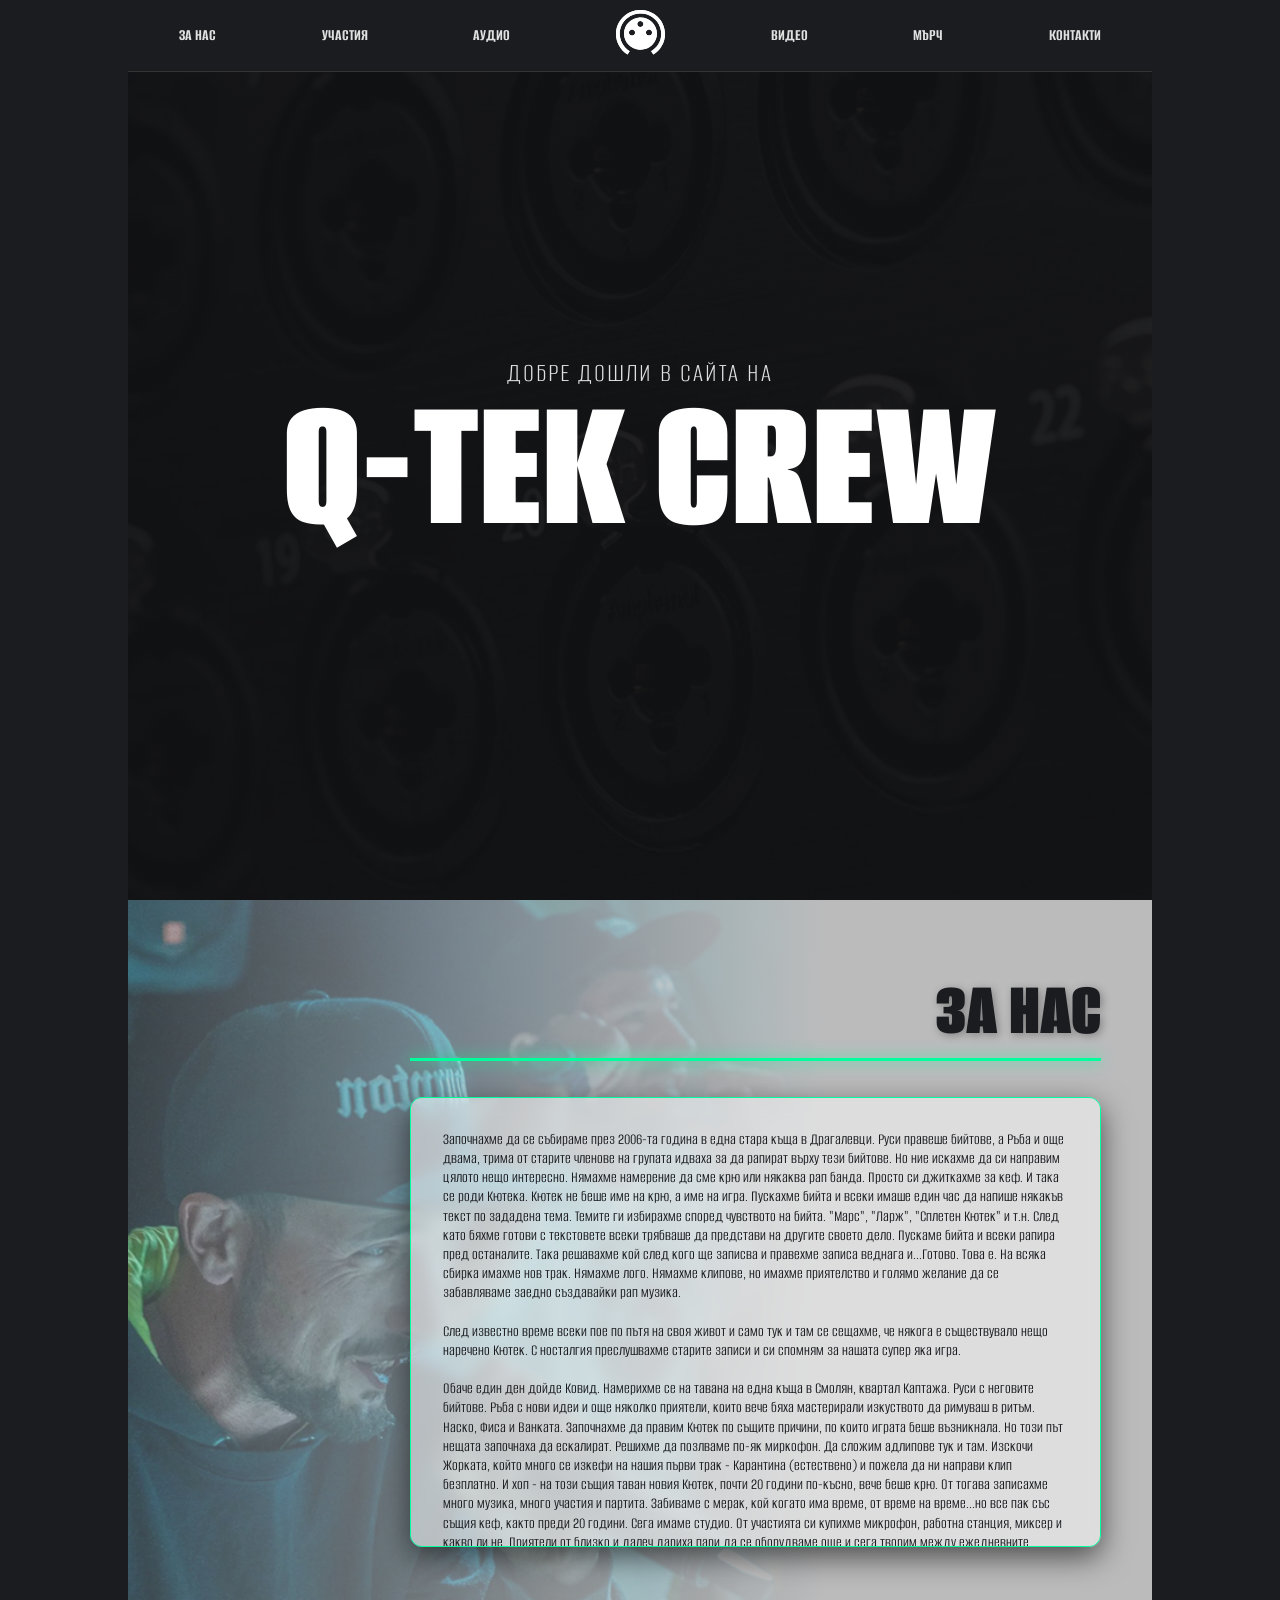
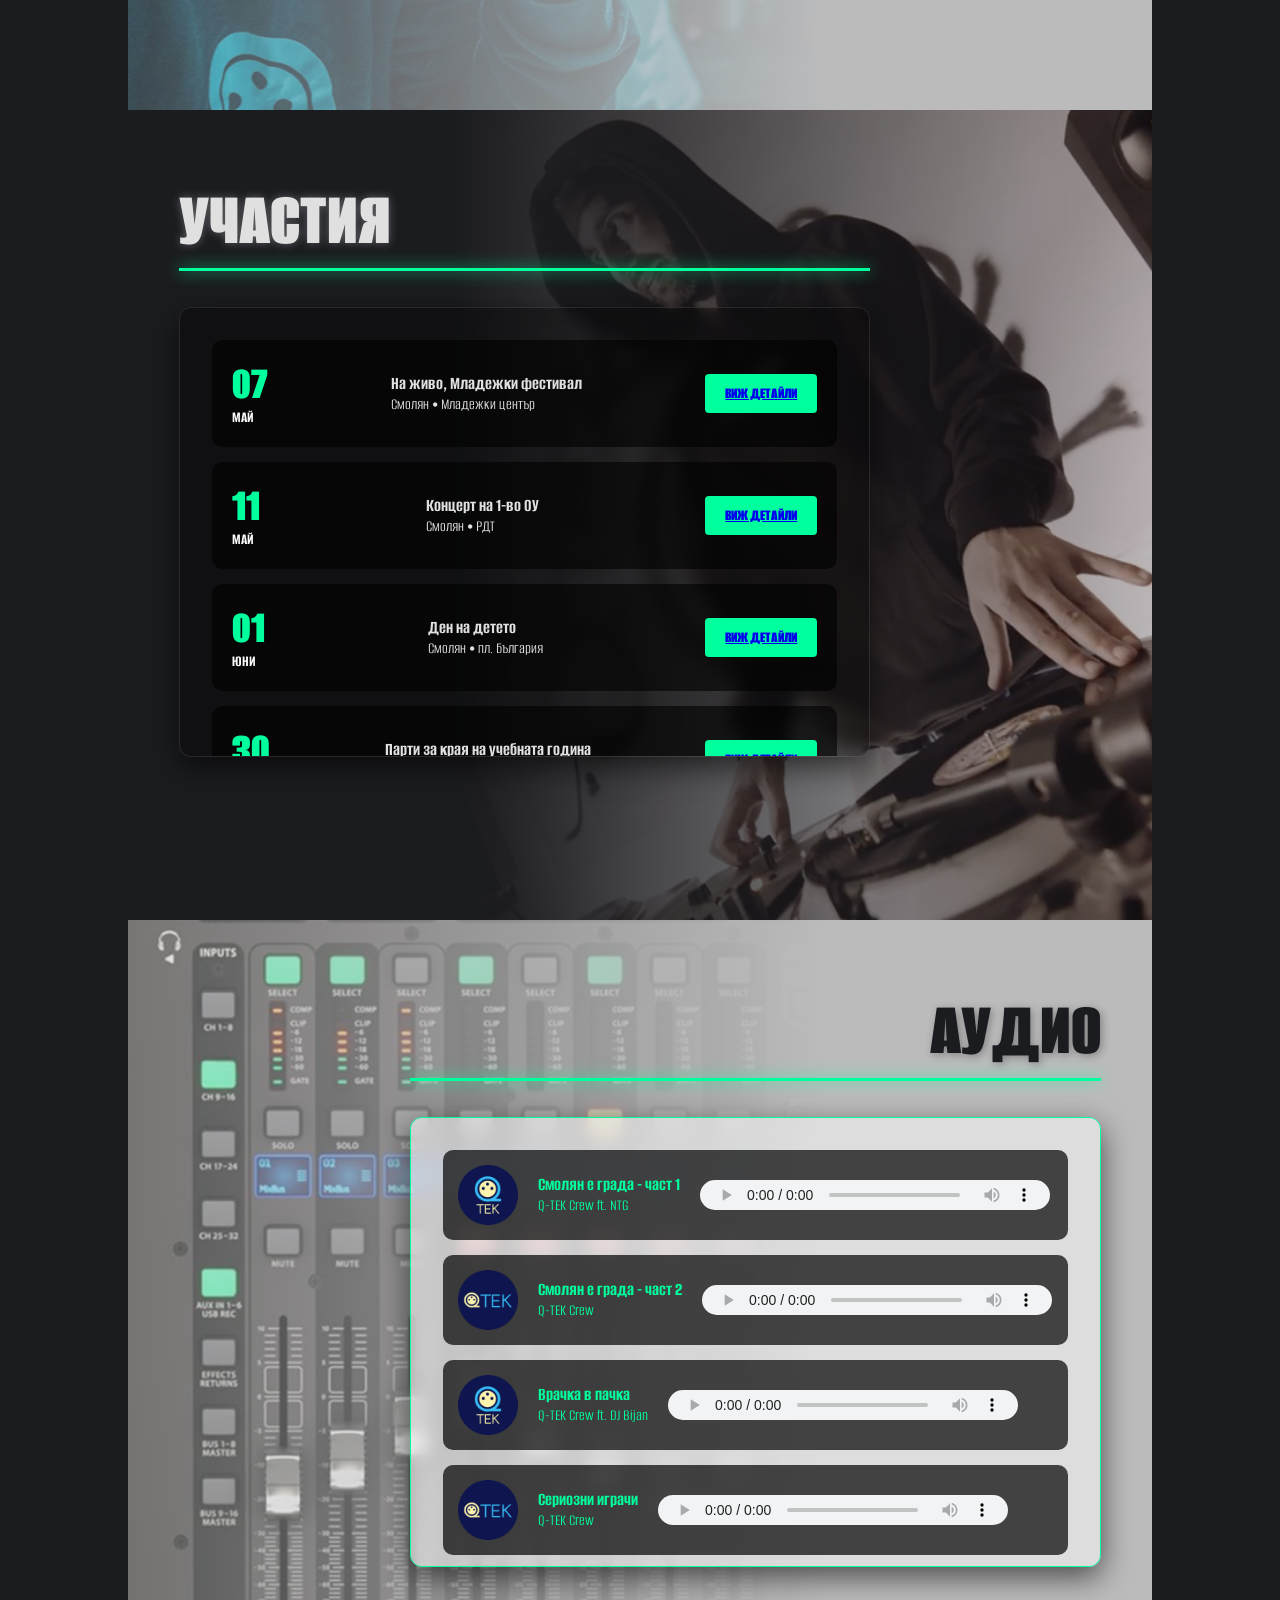
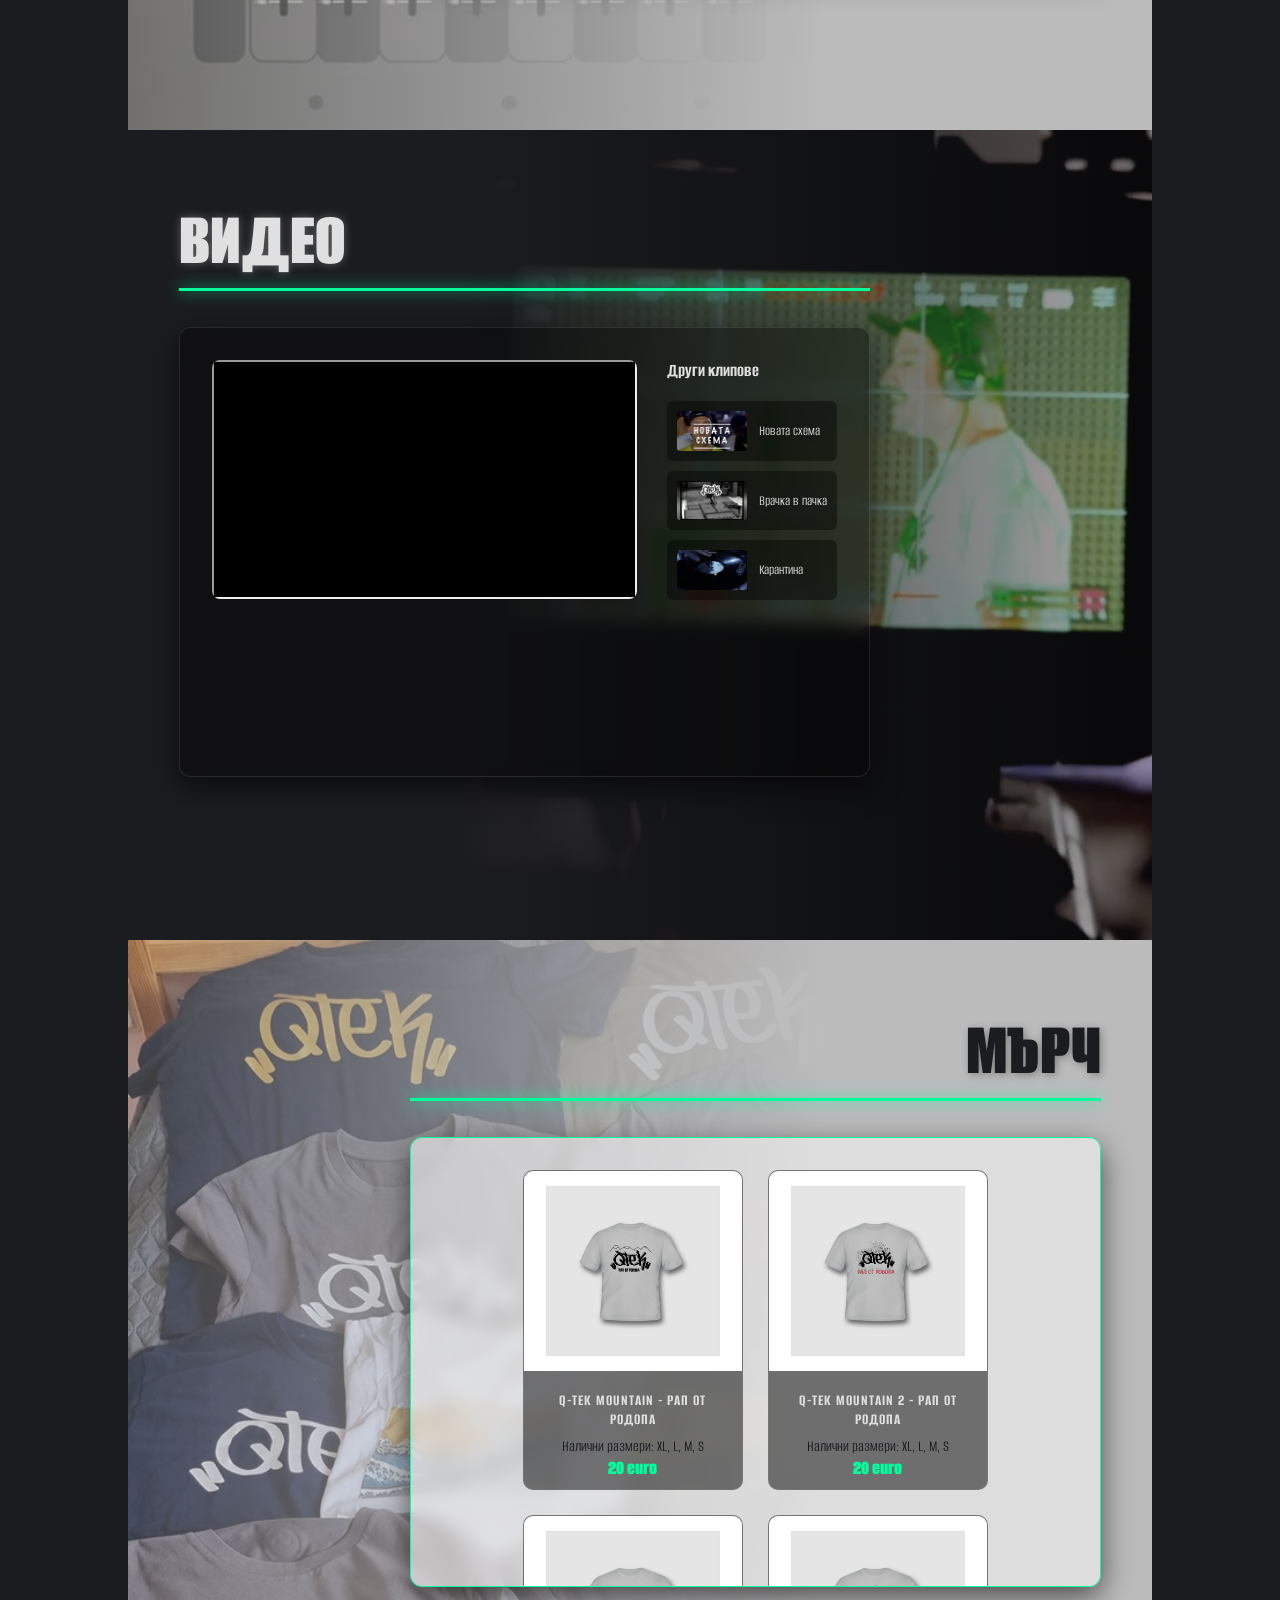
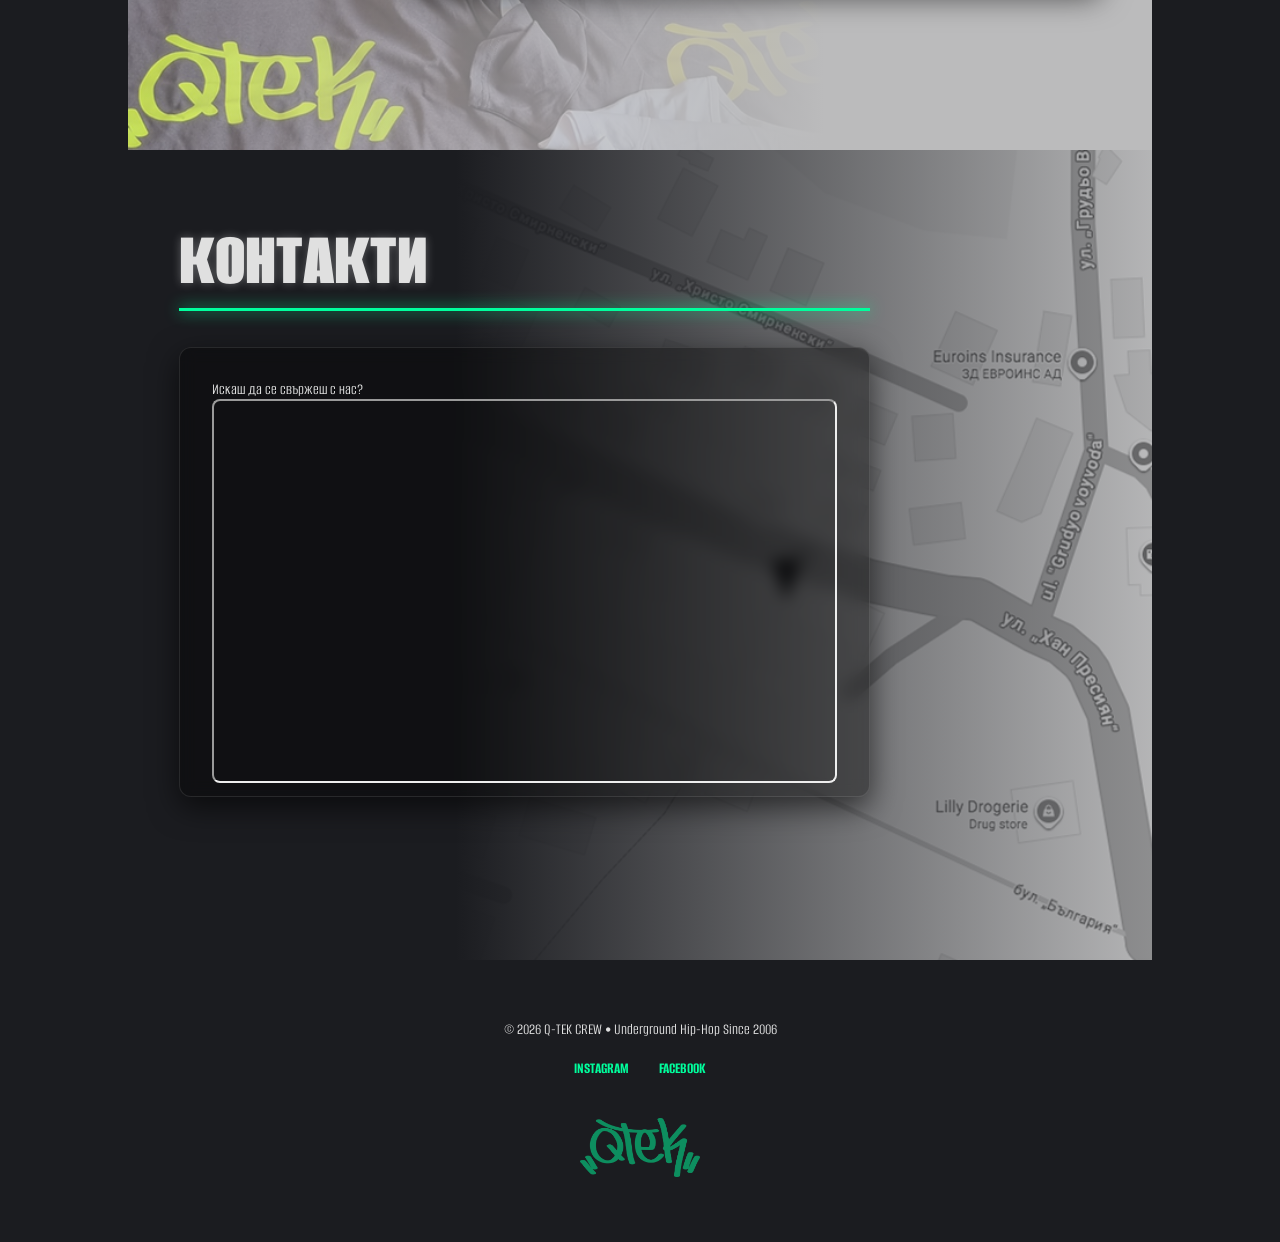
==== commit e1d6951d: "Update index.html" ====
--- a/index.html
+++ b/index.html
@@ -116,7 +116,7 @@
                     <audio controls><source src="music/track2.mp3" type="audio/mpeg"></audio>
                 </div>
                 <div class="audio-card">
-                    <img src="images/audio/cover2.png" alt="Cover">
+                    <img src="images/audio/cover1.png" alt="Cover">
                     <div class="audio-info">
                         <h3>Врачка в пачка</h3>
                         <p class="artist">Q-TEK Crew ft. DJ Bijan</p>
